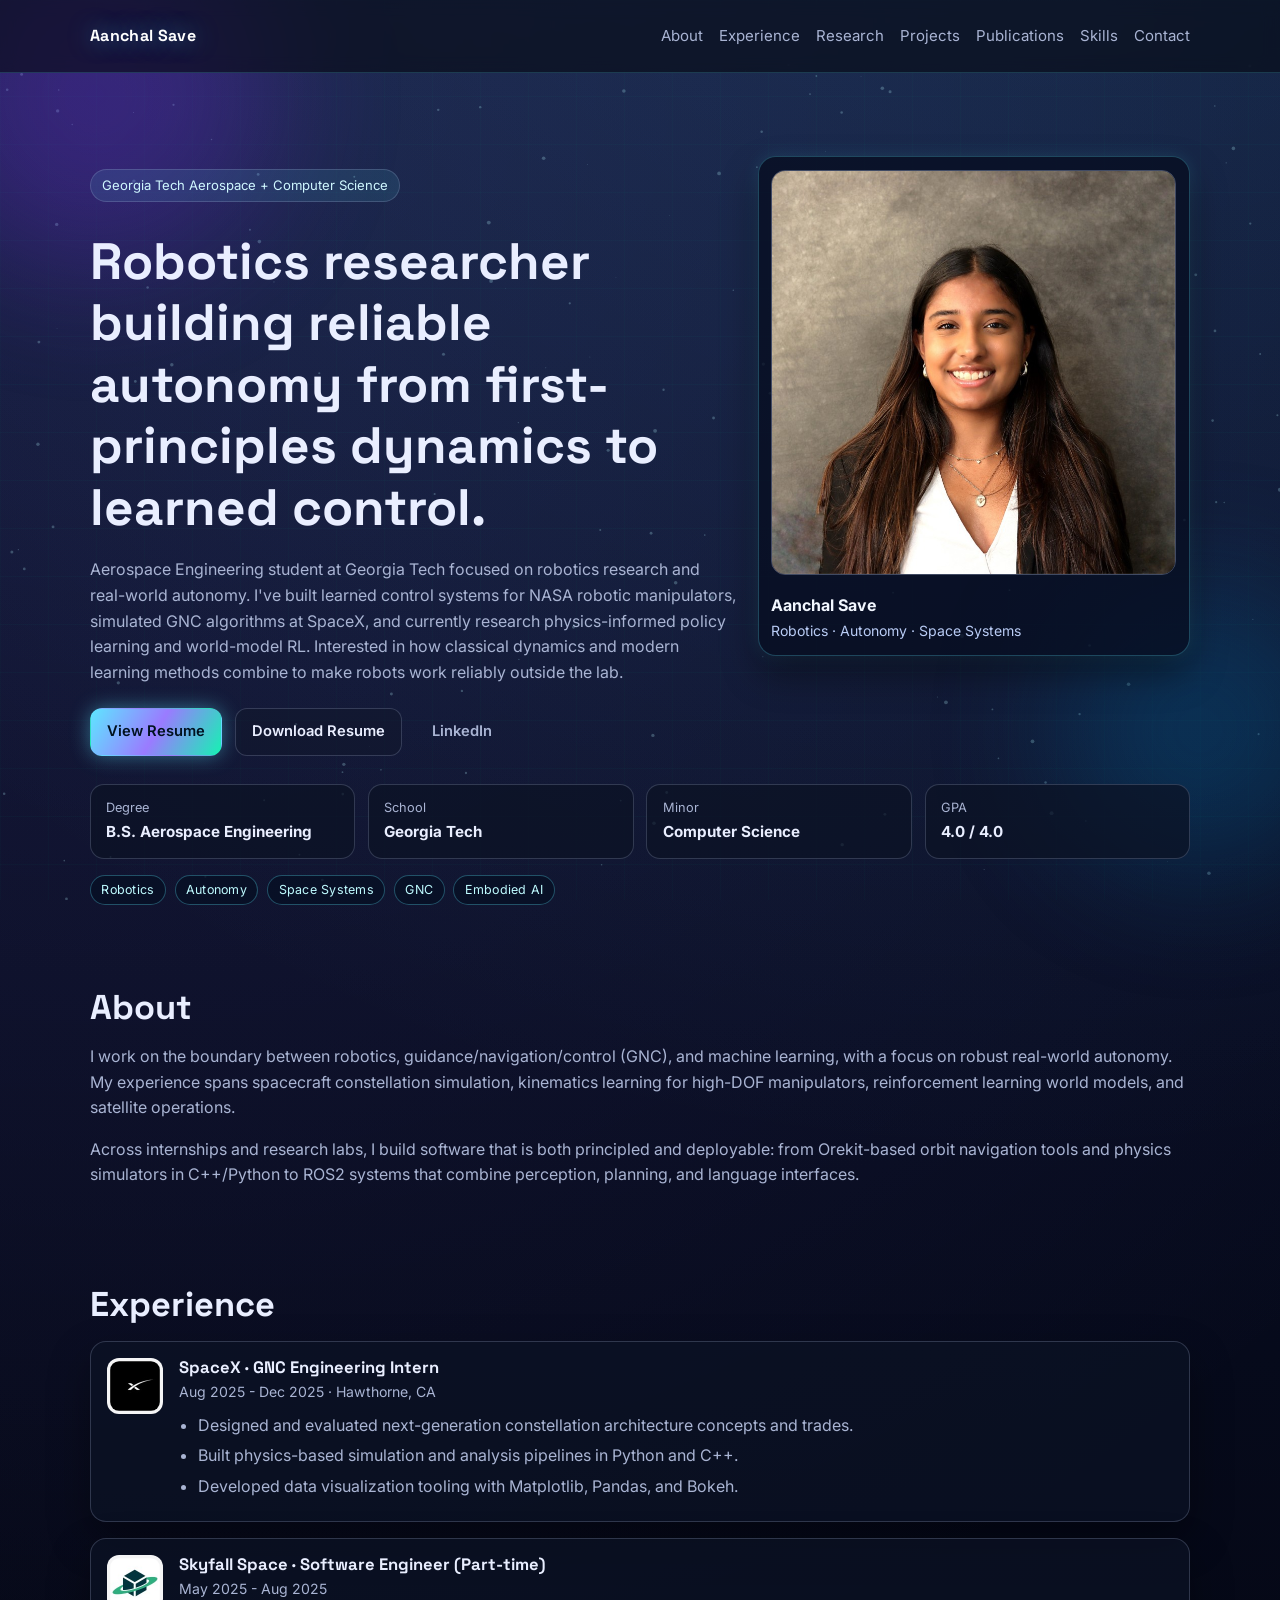
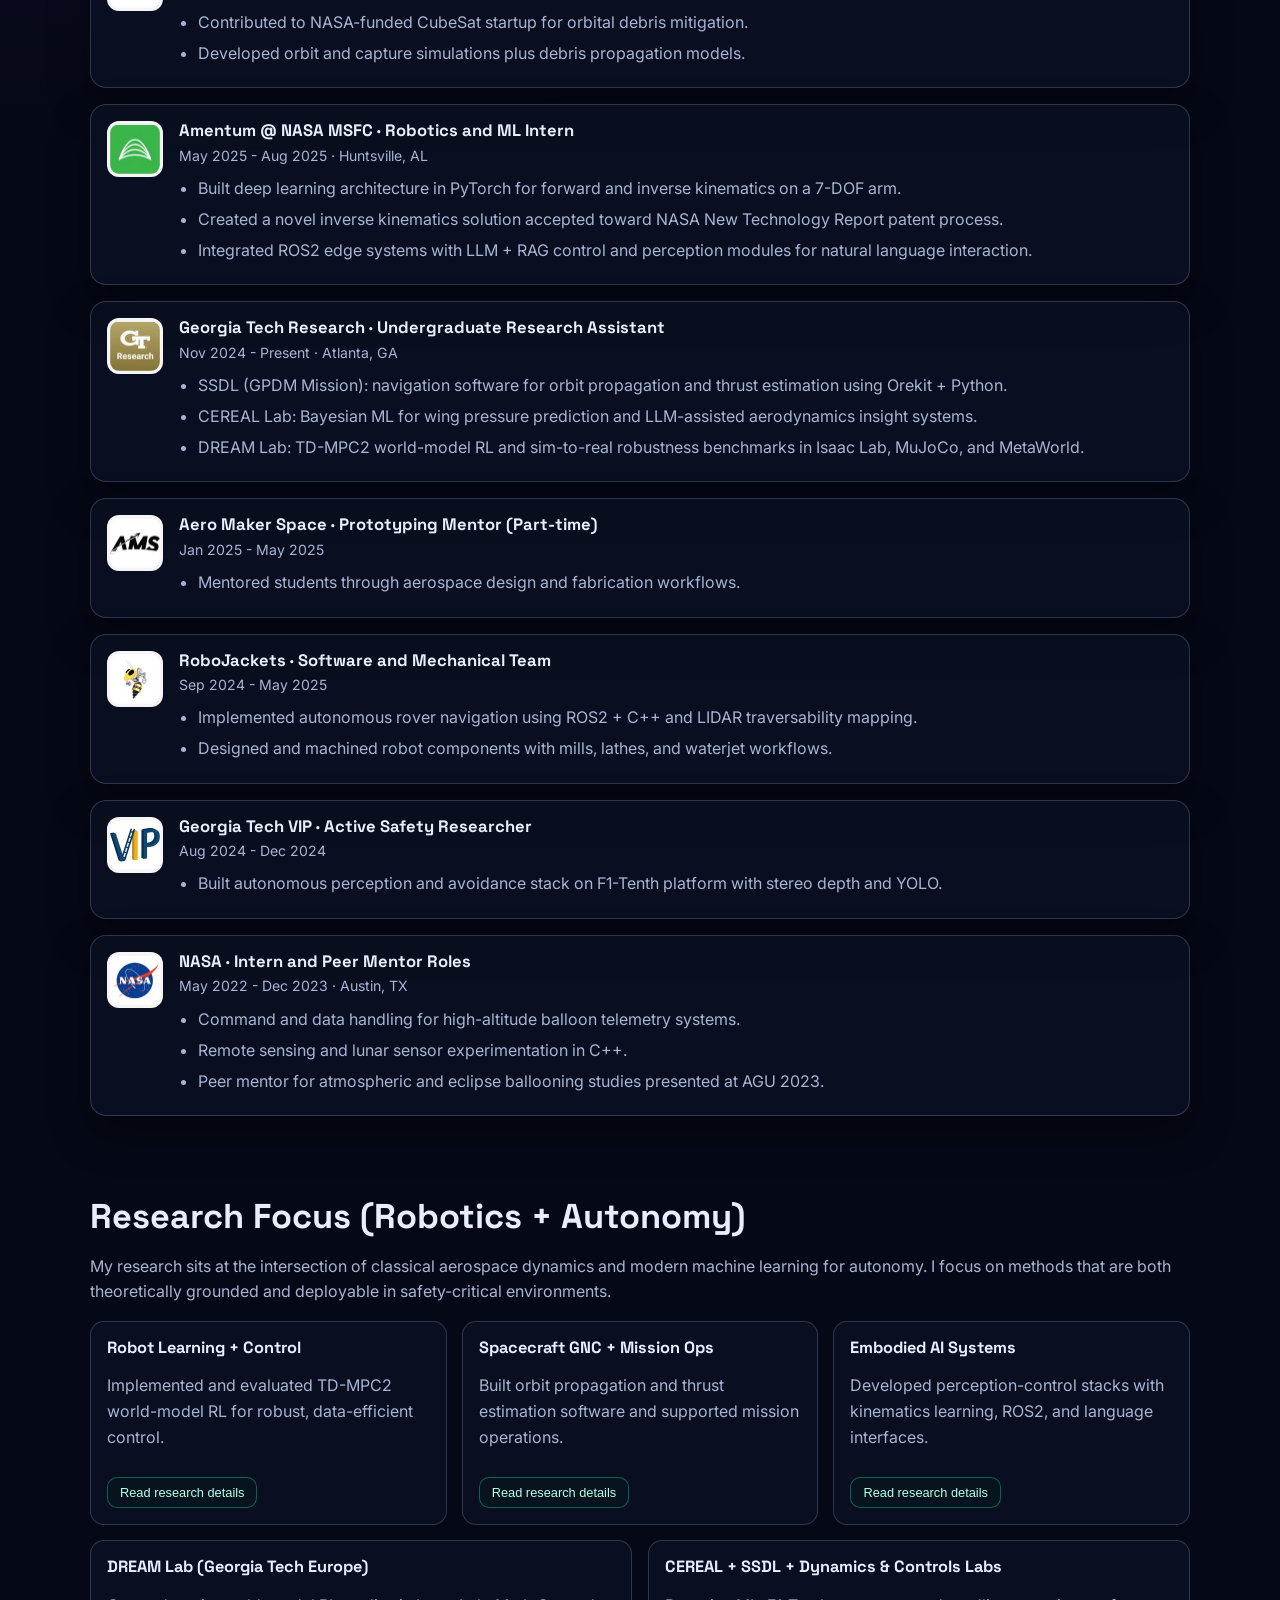
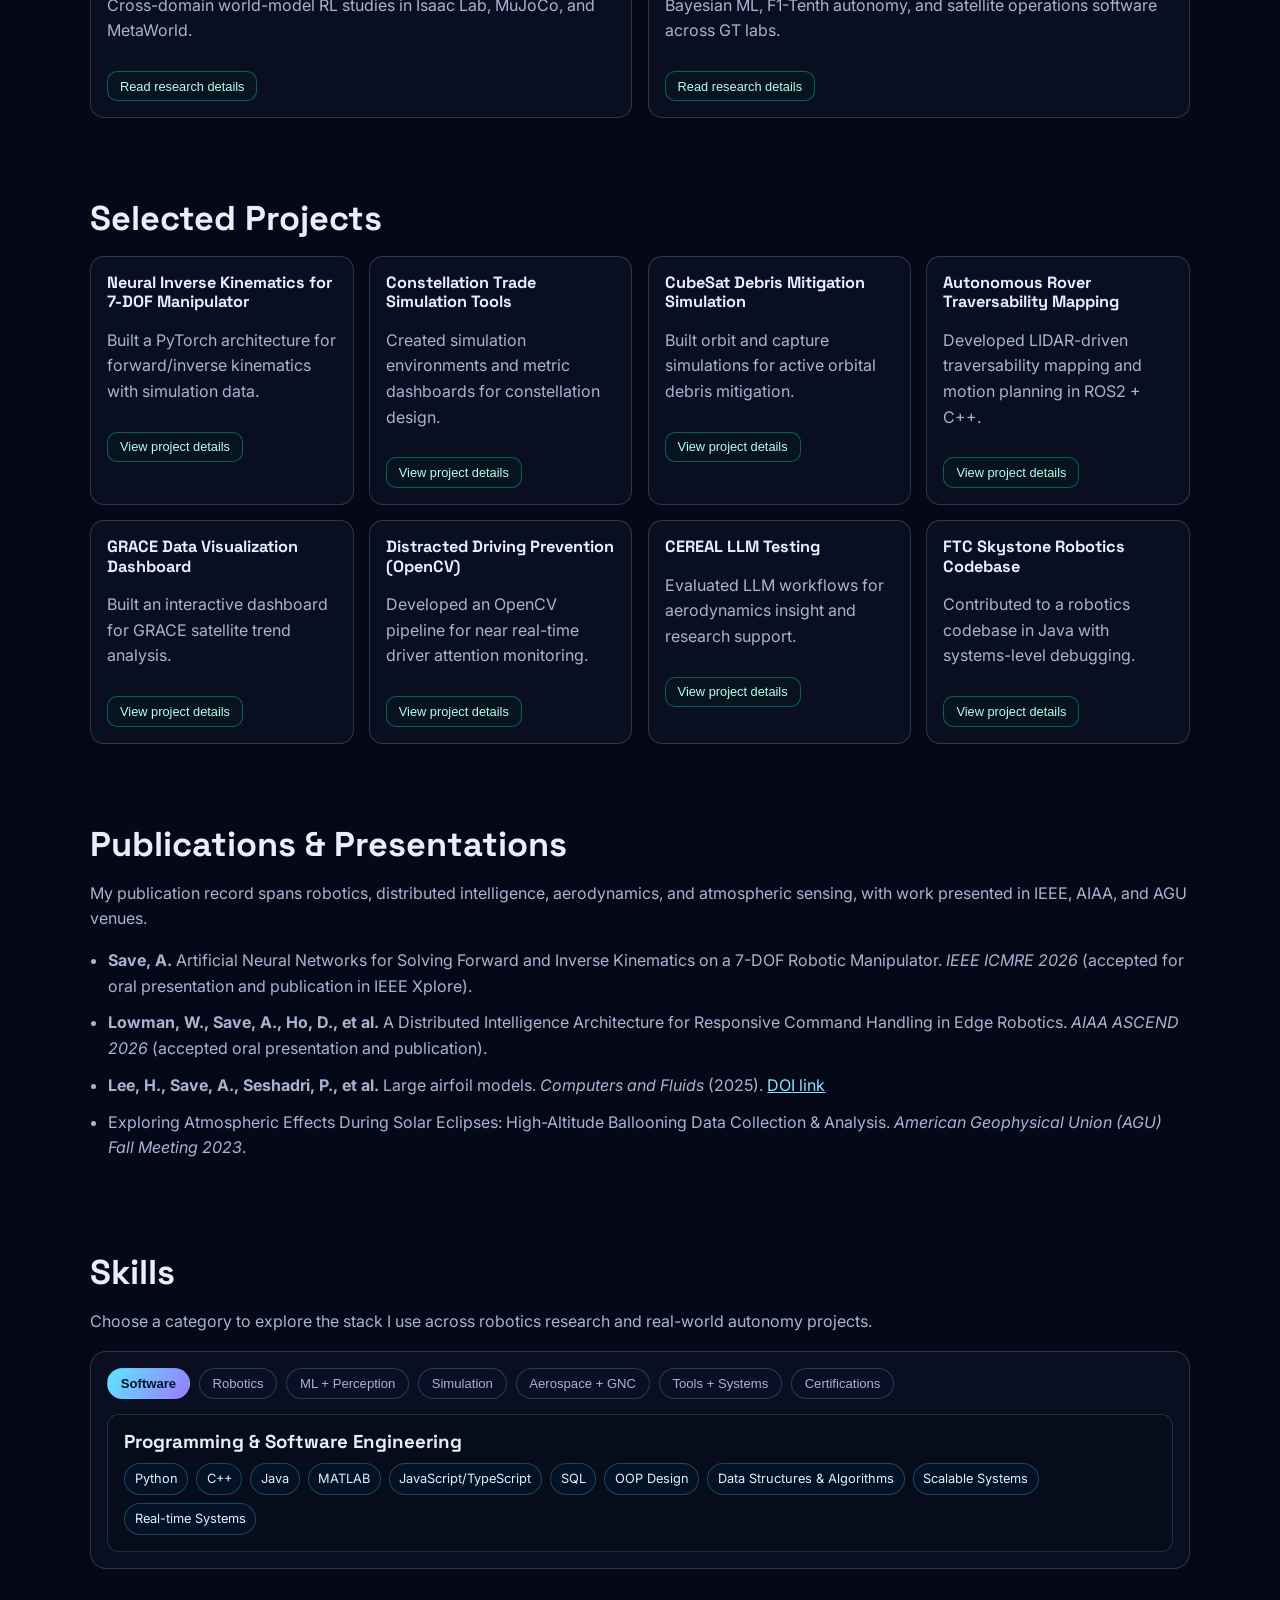
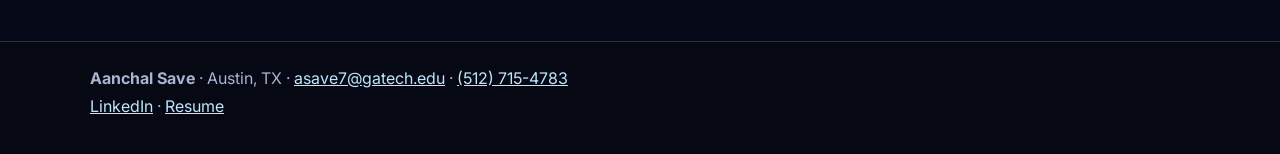
==== index.html @ 154793e7 "Add only Aanchal Website folder contents. Publish only portfolio website assets and source files.  M" ====
<!DOCTYPE html>
<html lang="en">
<head>
  <meta charset="UTF-8" />
  <meta name="viewport" content="width=device-width, initial-scale=1.0" />
  <title>Aanchal Save | Aerospace Engineering & Robot Learning</title>
  <meta
    name="description"
    content="Portfolio website for Aanchal Save, Aerospace Engineering student at Georgia Tech focused on robot learning, GNC, and real-world autonomy."
  />
  <link rel="preconnect" href="https://fonts.googleapis.com" />
  <link rel="preconnect" href="https://fonts.gstatic.com" crossorigin />
  <link
    href="https://fonts.googleapis.com/css2?family=Inter:wght@400;500;600;700;800&family=Space+Grotesk:wght@500;600;700&display=swap"
    rel="stylesheet"
  />
  <link rel="stylesheet" href="styles.css" />
</head>
<body>
  <canvas id="starfield" aria-hidden="true"></canvas>
  <div class="bg-glow bg-glow-1"></div>
  <div class="bg-glow bg-glow-2"></div>

  <header class="site-header" id="top">
    <div class="container nav-wrap">
      <a class="brand" href="#top">Aanchal Save</a>
      <button class="menu-toggle" aria-label="Toggle navigation" aria-expanded="false">Menu</button>
      <nav class="site-nav">
        <a href="#about">About</a>
        <a href="#experience">Experience</a>
        <a href="#research">Research</a>
        <a href="#projects">Projects</a>
        <a href="#publications">Publications</a>
        <a href="#skills">Skills</a>
        <a href="#contact">Contact</a>
      </nav>
    </div>
  </header>

  <main>
    <section class="hero container">
      <div class="hero-layout">
        <div>
          <p class="eyebrow">Georgia Tech Aerospace + Computer Science</p>
          <h1>Robotics researcher building reliable autonomy from first-principles dynamics to learned control.</h1>
          <p class="hero-copy">
            Aerospace Engineering student at Georgia Tech focused on robotics research and real-world autonomy.
            I've built learned control systems for NASA robotic manipulators, simulated
            GNC algorithms at SpaceX, and currently research physics-informed policy learning and world-model RL.
            Interested in how classical dynamics and modern learning methods combine to make robots work reliably outside the lab.
          </p>
          <div class="hero-actions">
            <a class="btn btn-primary" href="./AanchalSaveResume2026.pdf" target="_blank" rel="noopener noreferrer">View Resume</a>
            <a class="btn btn-secondary" href="./AanchalSaveResume2026.pdf" download>Download Resume</a>
            <a class="btn btn-ghost" href="https://www.linkedin.com/in/aanchal-save" target="_blank" rel="noopener noreferrer">LinkedIn</a>
          </div>
        </div>
        <aside class="profile-card">
          <img src="./Profile Photo.jpg" alt="Portrait of Aanchal Save" class="profile-photo" />
          <p class="profile-caption">Aanchal Save</p>
          <p class="profile-sub">Robotics · Autonomy · Space Systems</p>
        </aside>
      </div>
      <div class="quick-facts">
        <article><span>Degree</span><strong>B.S. Aerospace Engineering</strong></article>
        <article><span>School</span><strong>Georgia Tech</strong></article>
        <article><span>Minor</span><strong>Computer Science</strong></article>
        <article><span>GPA</span><strong>4.0 / 4.0</strong></article>
      </div>
      <div class="theme-tags">
        <span>Robotics</span>
        <span>Autonomy</span>
        <span>Space Systems</span>
        <span>GNC</span>
        <span>Embodied AI</span>
      </div>
    </section>

    <section id="about" class="section container">
      <h2>About</h2>
      <p>
        I work on the boundary between robotics, guidance/navigation/control (GNC), and machine learning,
        with a focus on robust real-world autonomy. My experience spans spacecraft constellation simulation,
        kinematics learning for high-DOF manipulators, reinforcement learning world models, and satellite operations.
      </p>
      <p>
        Across internships and research labs, I build software that is both principled and deployable:
        from Orekit-based orbit navigation tools and physics simulators in C++/Python to ROS2 systems that combine
        perception, planning, and language interfaces.
      </p>
    </section>

    <section id="experience" class="section container">
      <h2>Experience</h2>
      <div class="timeline">
        <article class="card">
          <img src="./spacex_logo.jpg" alt="SpaceX logo" />
          <div>
            <h3>SpaceX · GNC Engineering Intern</h3>
            <p class="meta">Aug 2025 - Dec 2025 · Hawthorne, CA</p>
            <ul>
              <li>Designed and evaluated next-generation constellation architecture concepts and trades.</li>
              <li>Built physics-based simulation and analysis pipelines in Python and C++.</li>
              <li>Developed data visualization tooling with Matplotlib, Pandas, and Bokeh.</li>
            </ul>
          </div>
        </article>

        <article class="card">
          <img src="./skyfallspace_logo.jpg" alt="Skyfall Space logo" />
          <div>
            <h3>Skyfall Space · Software Engineer (Part-time)</h3>
            <p class="meta">May 2025 - Aug 2025</p>
            <ul>
              <li>Contributed to NASA-funded CubeSat startup for orbital debris mitigation.</li>
              <li>Developed orbit and capture simulations plus debris propagation models.</li>
            </ul>
          </div>
        </article>

        <article class="card">
          <img src="./amentumcorp_logo.jpg" alt="Amentum logo" />
          <div>
            <h3>Amentum @ NASA MSFC · Robotics and ML Intern</h3>
            <p class="meta">May 2025 - Aug 2025 · Huntsville, AL</p>
            <ul>
              <li>Built deep learning architecture in PyTorch for forward and inverse kinematics on a 7-DOF arm.</li>
              <li>Created a novel inverse kinematics solution accepted toward NASA New Technology Report patent process.</li>
              <li>Integrated ROS2 edge systems with LLM + RAG control and perception modules for natural language interaction.</li>
            </ul>
          </div>
        </article>

        <article class="card">
          <img src="./research_at_georgia_tech_logo.jpg" alt="Georgia Tech Research logo" />
          <div>
            <h3>Georgia Tech Research · Undergraduate Research Assistant</h3>
            <p class="meta">Nov 2024 - Present · Atlanta, GA</p>
            <ul>
              <li>SSDL (GPDM Mission): navigation software for orbit propagation and thrust estimation using Orekit + Python.</li>
              <li>CEREAL Lab: Bayesian ML for wing pressure prediction and LLM-assisted aerodynamics insight systems.</li>
              <li>DREAM Lab: TD-MPC2 world-model RL and sim-to-real robustness benchmarks in Isaac Lab, MuJoCo, and MetaWorld.</li>
            </ul>
          </div>
        </article>

        <article class="card">
          <img src="./aero_maker_space_logo.jpg" alt="Aero Maker Space logo" />
          <div>
            <h3>Aero Maker Space · Prototyping Mentor (Part-time)</h3>
            <p class="meta">Jan 2025 - May 2025</p>
            <ul>
              <li>Mentored students through aerospace design and fabrication workflows.</li>
            </ul>
          </div>
        </article>

        <article class="card">
          <img src="./georgia_tech_robojackets_logo.jpg" alt="RoboJackets logo" />
          <div>
            <h3>RoboJackets · Software and Mechanical Team</h3>
            <p class="meta">Sep 2024 - May 2025</p>
            <ul>
              <li>Implemented autonomous rover navigation using ROS2 + C++ and LIDAR traversability mapping.</li>
              <li>Designed and machined robot components with mills, lathes, and waterjet workflows.</li>
            </ul>
          </div>
        </article>

        <article class="card">
          <img src="./VIP.jpg" alt="Georgia Tech VIP logo" />
          <div>
            <h3>Georgia Tech VIP · Active Safety Researcher</h3>
            <p class="meta">Aug 2024 - Dec 2024</p>
            <ul>
              <li>Built autonomous perception and avoidance stack on F1-Tenth platform with stereo depth and YOLO.</li>
            </ul>
          </div>
        </article>

        <article class="card">
          <img src="./nasa_logo.jpg" alt="NASA logo" />
          <div>
            <h3>NASA · Intern and Peer Mentor Roles</h3>
            <p class="meta">May 2022 - Dec 2023 · Austin, TX</p>
            <ul>
              <li>Command and data handling for high-altitude balloon telemetry systems.</li>
              <li>Remote sensing and lunar sensor experimentation in C++.</li>
              <li>Peer mentor for atmospheric and eclipse ballooning studies presented at AGU 2023.</li>
            </ul>
          </div>
        </article>
      </div>
    </section>

    <section id="research" class="section container">
      <h2>Research Focus (Robotics + Autonomy)</h2>
      <p>
        My research sits at the intersection of classical aerospace dynamics and modern machine learning for autonomy.
        I focus on methods that are both theoretically grounded and deployable in safety-critical environments.
      </p>
      <div class="grid-3">
        <article class="mini-card">
          <h3>Robot Learning + Control</h3>
          <p>
            Implemented and evaluated TD-MPC2 world-model RL for robust, data-efficient control.
          </p>
          <button class="detail-trigger" type="button" data-title="Robot Learning + Control" data-detail="Implemented and evaluated TD-MPC2 world-model reinforcement learning, combining learned latent dynamics with online planning for robust, data-efficient control. Benchmarked performance against PPO and PID-style baselines with focus on stability and sample efficiency.">Read research details</button>
        </article>
        <article class="mini-card">
          <h3>Spacecraft GNC + Mission Ops</h3>
          <p>
            Built orbit propagation and thrust estimation software and supported mission operations.
          </p>
          <button class="detail-trigger" type="button" data-title="Spacecraft GNC + Mission Ops" data-detail="Built navigation software for orbit propagation and thrust estimation using Orekit + Python, and contributed to mission integration, cleanroom testing, and post-launch operations planning with NASA collaboration workflows.">Read research details</button>
        </article>
        <article class="mini-card">
          <h3>Embodied AI Systems</h3>
          <p>
            Developed perception-control stacks with kinematics learning, ROS2, and language interfaces.
          </p>
          <button class="detail-trigger" type="button" data-title="Embodied AI Systems" data-detail="Developed perception + control pipelines spanning kinematics learning, YOLO-based perception, ROS2 integration, and language-enabled robotic interfaces for both manipulation and autonomous navigation tasks.">Read research details</button>
        </article>
      </div>
      <div class="grid-2" style="margin-top: 0.95rem;">
        <article class="mini-card">
          <h3>DREAM Lab (Georgia Tech Europe)</h3>
          <p>
            Cross-domain world-model RL studies in Isaac Lab, MuJoCo, and MetaWorld.
          </p>
          <button class="detail-trigger" type="button" data-title="DREAM Lab (Georgia Tech Europe)" data-detail="Led cross-domain world-model RL experiments in Nvidia Isaac Lab, MuJoCo, and MetaWorld to evaluate scaling behavior and sim-to-real robustness for next-generation model-based autonomy in robotics navigation benchmarks.">Read research details</button>
        </article>
        <article class="mini-card">
          <h3>CEREAL + SSDL + Dynamics & Controls Labs</h3>
          <p>
            Bayesian ML, F1-Tenth autonomy, and satellite operations software across GT labs.
          </p>
          <button class="detail-trigger" type="button" data-title="CEREAL + SSDL + Dynamics & Controls Labs" data-detail="Developed Bayesian ML frameworks for airfoil pressure prediction, LLM/RAG-assisted aerodynamics insight tools, F1-Tenth autonomous perception and avoidance with ROS2 + vision, and satellite operations software for GPDM mission workflows.">Read research details</button>
        </article>
      </div>
    </section>

    <section id="projects" class="section container">
      <h2>Selected Projects</h2>
      <div class="grid-2">
        <article class="mini-card">
          <h3>Neural Inverse Kinematics for 7-DOF Manipulator</h3>
          <p>Built a PyTorch architecture for forward/inverse kinematics with simulation data.</p>
          <button class="detail-trigger" type="button" data-title="Neural Inverse Kinematics for 7-DOF Manipulator" data-detail="Developed a first-of-its-kind PyTorch architecture for forward and inverse kinematics using Gazebo + Simulink simulation data, enabling a more efficient replacement for traditional inverse kinematics approaches in robotic arm control.">View project details</button>
        </article>
        <article class="mini-card">
          <h3>Constellation Trade Simulation Tools</h3>
          <p>Created simulation environments and metric dashboards for constellation design.</p>
          <button class="detail-trigger" type="button" data-title="Constellation Trade Simulation Tools" data-detail="Built C++ and Python simulation environments and metric dashboards to evaluate architecture trades and support constellation design decisions for GNC workflows.">View project details</button>
        </article>
        <article class="mini-card">
          <h3>CubeSat Debris Mitigation Simulation</h3>
          <p>Built orbit and capture simulations for active orbital debris mitigation.</p>
          <button class="detail-trigger" type="button" data-title="CubeSat Debris Mitigation Simulation" data-detail="Developed orbit and capture simulations and debris propagation modeling for a NASA-funded CubeSat startup focused on orbital debris elimination.">View project details</button>
        </article>
        <article class="mini-card">
          <h3>Autonomous Rover Traversability Mapping</h3>
          <p>Developed LIDAR-driven traversability mapping and motion planning in ROS2 + C++.</p>
          <button class="detail-trigger" type="button" data-title="Autonomous Rover Traversability Mapping" data-detail="Implemented autonomous rover navigation using ROS2 + C++, generating traversability maps from LIDAR data for real-time motion planning in competition environments.">View project details</button>
        </article>
        <article class="mini-card">
          <h3>GRACE Data Visualization Dashboard</h3>
          <p>
            Built an interactive dashboard for GRACE satellite trend analysis.
          </p>
          <button class="detail-trigger" type="button" data-title="GRACE Data Visualization Dashboard" data-detail="Built an interactive dashboard to visualize GRACE satellite data and trends, improving exploratory analysis and making geophysical signal interpretation faster and more intuitive.">View project details</button>
        </article>
        <article class="mini-card">
          <h3>Distracted Driving Prevention (OpenCV)</h3>
          <p>Developed an OpenCV pipeline for near real-time driver attention monitoring.</p>
          <button class="detail-trigger" type="button" data-title="Distracted Driving Prevention (OpenCV)" data-detail="Developed a computer-vision-driven application for monitoring driver attention and identifying distraction indicators in near real-time using OpenCV-based perception methods.">View project details</button>
        </article>
        <article class="mini-card">
          <h3>CEREAL LLM Testing</h3>
          <p>Evaluated LLM workflows for aerodynamics insight and research support.</p>
          <button class="detail-trigger" type="button" data-title="CEREAL LLM Testing" data-detail="Prototyped and evaluated LLM-based workflows for aerodynamics and research support tasks, focusing on reliability, technical insight extraction, and domain-grounded responses.">View project details</button>
        </article>
        <article class="mini-card">
          <h3>FTC Skystone Robotics Codebase</h3>
          <p>Contributed to a robotics codebase in Java with systems-level debugging.</p>
          <button class="detail-trigger" type="button" data-title="FTC Skystone Robotics Codebase" data-detail="Contributed to a competitive robotics software stack in Java, applying practical control logic, systems integration, and hardware-software debugging in competition contexts.">View project details</button>
        </article>
      </div>
    </section>

    <section id="publications" class="section container">
      <h2>Publications & Presentations</h2>
      <p>
        My publication record spans robotics, distributed intelligence, aerodynamics, and atmospheric sensing, with work presented
        in IEEE, AIAA, and AGU venues.
      </p>
      <ul class="pub-list">
        <li>
          <strong>Save, A.</strong> Artificial Neural Networks for Solving Forward and Inverse Kinematics on a 7-DOF Robotic Manipulator.
          <em>IEEE ICMRE 2026</em> (accepted for oral presentation and publication in IEEE Xplore).
        </li>
        <li>
          <strong>Lowman, W., Save, A., Ho, D., et al.</strong> A Distributed Intelligence Architecture for Responsive Command Handling in Edge Robotics.
          <em>AIAA ASCEND 2026</em> (accepted oral presentation and publication).
        </li>
        <li>
          <strong>Lee, H., Save, A., Seshadri, P., et al.</strong> Large airfoil models.
          <em>Computers and Fluids</em> (2025). <a href="https://doi.org/10.1016/j.compfluid.2025.106662" target="_blank" rel="noopener noreferrer">DOI link</a>
        </li>
        <li>
          Exploring Atmospheric Effects During Solar Eclipses: High-Altitude Ballooning Data Collection & Analysis.
          <em>American Geophysical Union (AGU) Fall Meeting 2023</em>.
        </li>
      </ul>
    </section>

    <section id="skills" class="section container">
      <h2>Skills</h2>
      <p>Choose a category to explore the stack I use across robotics research and real-world autonomy projects.</p>
      <div class="skills-explorer">
        <div class="skills-tabs" role="tablist" aria-label="Skill categories">
          <button class="skill-tab active" type="button" role="tab" aria-selected="true" data-skill-tab="software">Software</button>
          <button class="skill-tab" type="button" role="tab" aria-selected="false" data-skill-tab="robotics">Robotics</button>
          <button class="skill-tab" type="button" role="tab" aria-selected="false" data-skill-tab="ml">ML + Perception</button>
          <button class="skill-tab" type="button" role="tab" aria-selected="false" data-skill-tab="simulation">Simulation</button>
          <button class="skill-tab" type="button" role="tab" aria-selected="false" data-skill-tab="gnc">Aerospace + GNC</button>
          <button class="skill-tab" type="button" role="tab" aria-selected="false" data-skill-tab="systems">Tools + Systems</button>
          <button class="skill-tab" type="button" role="tab" aria-selected="false" data-skill-tab="certs">Certifications</button>
        </div>

        <article class="skill-panel active" role="tabpanel" data-skill-panel="software">
          <h3>Programming & Software Engineering</h3>
          <div class="chip-wrap">
            <span class="chip">Python</span><span class="chip">C++</span><span class="chip">Java</span>
            <span class="chip">MATLAB</span><span class="chip">JavaScript/TypeScript</span><span class="chip">SQL</span>
            <span class="chip">OOP Design</span><span class="chip">Data Structures & Algorithms</span>
            <span class="chip">Scalable Systems</span><span class="chip">Real-time Systems</span>
          </div>
        </article>

        <article class="skill-panel" role="tabpanel" data-skill-panel="robotics" hidden>
          <h3>Robotics, Autonomy & Control</h3>
          <div class="chip-wrap">
            <span class="chip">System Modeling</span><span class="chip">Dynamics & Kinematics</span><span class="chip">PID</span>
            <span class="chip">MPC</span><span class="chip">MPPI</span><span class="chip">Kalman Filter</span>
            <span class="chip">EKF</span><span class="chip">Path Planning</span><span class="chip">Autonomous Systems</span>
          </div>
        </article>

        <article class="skill-panel" role="tabpanel" data-skill-panel="ml" hidden>
          <h3>Machine Learning, AI & Perception</h3>
          <div class="chip-wrap">
            <span class="chip">Neural Networks</span><span class="chip">Supervised Learning</span><span class="chip">Reinforcement Learning</span>
            <span class="chip">Computer Vision</span><span class="chip">Sensor Fusion</span>
            <span class="chip">Learning-based Modeling</span><span class="chip">Decision-making</span>
          </div>
        </article>

        <article class="skill-panel" role="tabpanel" data-skill-panel="simulation" hidden>
          <h3>Simulation & Robotics Platforms</h3>
          <div class="chip-wrap">
            <span class="chip">Gazebo</span><span class="chip">Simulink</span><span class="chip">MuJoCo</span>
            <span class="chip">Isaac Sim</span><span class="chip">Isaac Lab</span><span class="chip">OpenCV</span><span class="chip">PCL</span>
          </div>
        </article>

        <article class="skill-panel" role="tabpanel" data-skill-panel="gnc" hidden>
          <h3>Aerospace & GNC</h3>
          <div class="chip-wrap">
            <span class="chip">Attitude Determination & Control</span><span class="chip">Orbital Mechanics</span>
            <span class="chip">Spacecraft Systems</span><span class="chip">Trajectory Modeling</span>
          </div>
        </article>

        <article class="skill-panel" role="tabpanel" data-skill-panel="systems" hidden>
          <h3>Tools & Systems</h3>
          <div class="chip-wrap">
            <span class="chip">ROS2</span><span class="chip">Git</span><span class="chip">Linux/Unix</span>
            <span class="chip">Data Pipelines</span><span class="chip">System Integration</span>
          </div>
        </article>

        <article class="skill-panel" role="tabpanel" data-skill-panel="certs" hidden>
          <h3>Certifications</h3>
          <div class="chip-wrap">
            <span class="chip">Certified SolidWorks Associate</span><span class="chip">Java IT Specialist</span>
            <span class="chip">Autodesk Inventor</span><span class="chip">Microsoft Office Specialist</span>
          </div>
        </article>
      </div>
    </section>
  </main>

  <footer id="contact" class="site-footer">
    <div class="container footer-wrap">
      <p>
        <strong>Aanchal Save</strong> · Austin, TX ·
        <a href="mailto:asave7@gatech.edu">asave7@gatech.edu</a> ·
        <a href="tel:+15127154783">(512) 715-4783</a>
      </p>
      <p>
        <a href="https://www.linkedin.com/in/aanchal-save" target="_blank" rel="noopener noreferrer">LinkedIn</a>
        ·
        <a href="./AanchalSaveResume2026.pdf" target="_blank" rel="noopener noreferrer">Resume</a>
      </p>
    </div>
  </footer>

  <div class="detail-modal" id="detailModal" hidden>
    <div class="detail-overlay" data-close-modal></div>
    <article class="detail-dialog" role="dialog" aria-modal="true" aria-labelledby="detailTitle">
      <button class="detail-close" type="button" data-close-modal aria-label="Close detail popup">Close</button>
      <h3 id="detailTitle"></h3>
      <p id="detailBody"></p>
    </article>
  </div>

  <script src="script.js"></script>
</body>
</html>
---- styles.css ----
:root {
  --bg: #050816;
  --bg-soft: #10172a;
  --card: rgba(12, 19, 36, 0.72);
  --text: #e9eeff;
  --muted: #a9b4d3;
  --brand: #5ee6ff;
  --brand-2: #9a7bff;
  --brand-3: #16f2b3;
  --line: rgba(169, 180, 211, 0.24);
  --shadow: 0 18px 40px rgba(0, 0, 0, 0.35);
}

* {
  box-sizing: border-box;
}

html {
  scroll-behavior: smooth;
}

body {
  margin: 0;
  font-family: Inter, system-ui, -apple-system, Segoe UI, Roboto, sans-serif;
  color: var(--text);
  background:
    radial-gradient(circle at 80% -10%, rgba(94, 230, 255, 0.13), transparent 30%),
    radial-gradient(circle at 10% 0%, rgba(154, 123, 255, 0.12), transparent 35%),
    linear-gradient(180deg, #0a1230 0%, var(--bg) 34%);
  line-height: 1.6;
  overflow-x: hidden;
}

body::before {
  content: "";
  position: fixed;
  inset: 0;
  pointer-events: none;
  z-index: -1;
  opacity: 0.14;
  background-image:
    linear-gradient(rgba(22, 242, 179, 0.2) 1px, transparent 1px),
    linear-gradient(90deg, rgba(22, 242, 179, 0.15) 1px, transparent 1px);
  background-size: 48px 48px;
}

.container {
  width: min(1100px, 92vw);
  margin: 0 auto;
}

#starfield {
  position: fixed;
  inset: 0;
  z-index: -2;
  width: 100%;
  height: 100%;
  opacity: 0.28;
}

.bg-glow {
  position: fixed;
  pointer-events: none;
  border-radius: 999px;
  filter: blur(70px);
  opacity: 0.32;
  z-index: -1;
}

.bg-glow-1 {
  width: 350px;
  height: 350px;
  background: #6d28d9;
  top: -80px;
  left: -80px;
}

.bg-glow-2 {
  width: 280px;
  height: 280px;
  background: #0369a1;
  bottom: 30px;
  right: -60px;
}

.site-header {
  position: sticky;
  top: 0;
  z-index: 20;
  backdrop-filter: blur(8px);
  background: rgba(8, 11, 20, 0.62);
  border-bottom: 1px solid rgba(94, 230, 255, 0.18);
}

.nav-wrap {
  display: flex;
  justify-content: space-between;
  align-items: center;
  min-height: 72px;
  gap: 1rem;
}

.brand {
  color: #fff;
  text-decoration: none;
  font-family: "Space Grotesk", Inter, sans-serif;
  font-weight: 700;
  letter-spacing: 0.02em;
  text-shadow: 0 0 22px rgba(94, 230, 255, 0.5);
}

.site-nav {
  display: flex;
  gap: 1rem;
  flex-wrap: wrap;
}

.site-nav a {
  color: var(--muted);
  text-decoration: none;
  font-size: 0.94rem;
}

.site-nav a:hover {
  color: #fff;
  text-shadow: 0 0 12px rgba(94, 230, 255, 0.7);
}

.menu-toggle {
  display: none;
  background: transparent;
  border: 1px solid var(--line);
  color: var(--text);
  border-radius: 10px;
  padding: 0.45rem 0.75rem;
}

.hero {
  padding: 5.2rem 0 2.6rem;
}

.hero-layout {
  display: grid;
  grid-template-columns: 1.2fr 0.8fr;
  gap: 1.2rem;
  align-items: start;
}

.eyebrow {
  display: inline-flex;
  border: 1px solid var(--line);
  background: rgba(94, 230, 255, 0.1);
  color: #d0f8ff;
  padding: 0.3rem 0.7rem;
  border-radius: 999px;
  font-size: 0.82rem;
}

h1, h2, h3 {
  font-family: "Space Grotesk", Inter, sans-serif;
  line-height: 1.2;
  margin: 0;
}

h1 {
  font-size: clamp(2rem, 4vw, 3.2rem);
  margin-top: 1rem;
  max-width: 18ch;
}

.hero-copy {
  margin-top: 1.2rem;
  max-width: 72ch;
  color: var(--muted);
}

.profile-card {
  background: rgba(7, 14, 33, 0.78);
  border: 1px solid rgba(94, 230, 255, 0.25);
  border-radius: 18px;
  padding: 0.8rem;
  box-shadow: 0 18px 36px rgba(0, 0, 0, 0.4), 0 0 18px rgba(94, 230, 255, 0.14);
}

.profile-photo {
  width: 100%;
  aspect-ratio: 1 / 1;
  object-fit: cover;
  border-radius: 14px;
  border: 1px solid rgba(169, 180, 211, 0.35);
}

.profile-caption {
  margin: 0.65rem 0 0.1rem;
  font-weight: 700;
  color: #f2f7ff;
}

.profile-sub {
  margin: 0;
  font-size: 0.88rem;
  color: #b9ccf5;
}

.hero-actions {
  margin-top: 1.4rem;
  display: flex;
  gap: 0.8rem;
  flex-wrap: wrap;
}

.btn {
  text-decoration: none;
  border-radius: 12px;
  padding: 0.72rem 1rem;
  font-weight: 600;
  font-size: 0.92rem;
  border: 1px solid transparent;
}

.btn-primary {
  background: linear-gradient(120deg, var(--brand), var(--brand-2), var(--brand-3));
  color: #001220;
  box-shadow: 0 0 20px rgba(94, 230, 255, 0.42);
}

.btn-secondary {
  border-color: var(--line);
  color: var(--text);
  background: rgba(16, 23, 42, 0.5);
}

.btn-ghost {
  color: var(--muted);
  border-color: transparent;
}

.btn:hover {
  transform: translateY(-2px);
  transition: transform 180ms ease;
}

.quick-facts {
  margin-top: 1.7rem;
  display: grid;
  gap: 0.8rem;
  grid-template-columns: repeat(auto-fit, minmax(170px, 1fr));
}

.quick-facts article {
  background: var(--card);
  border: 1px solid var(--line);
  border-radius: 14px;
  padding: 0.85rem 0.95rem;
}

.theme-tags {
  margin-top: 1rem;
  display: flex;
  flex-wrap: wrap;
  gap: 0.55rem;
}

.theme-tags span {
  display: inline-flex;
  border: 1px solid rgba(94, 230, 255, 0.3);
  background: rgba(6, 16, 36, 0.74);
  color: #bffbff;
  border-radius: 999px;
  padding: 0.26rem 0.65rem;
  font-size: 0.78rem;
  letter-spacing: 0.02em;
}

.quick-facts span {
  font-size: 0.8rem;
  color: var(--muted);
  display: block;
}

.quick-facts strong {
  font-size: 0.95rem;
}

.section {
  padding: 2.5rem 0;
}

.section h2 {
  margin-bottom: 1rem;
  font-size: clamp(1.55rem, 3vw, 2.15rem);
}

.section p {
  color: var(--muted);
}

.timeline {
  display: grid;
  gap: 1rem;
}

.card {
  display: grid;
  gap: 1rem;
  grid-template-columns: 56px 1fr;
  background: var(--card);
  border: 1px solid var(--line);
  border-radius: 16px;
  padding: 1rem;
  box-shadow: var(--shadow);
  transform-style: preserve-3d;
  transition: transform 220ms ease, border-color 220ms ease, box-shadow 220ms ease;
}

.card img {
  width: 56px;
  height: 56px;
  object-fit: contain;
  border-radius: 12px;
  background: rgba(255, 255, 255, 0.96);
  padding: 0.2rem;
}

.card h3 {
  font-size: 1.04rem;
}

.card:hover,
.mini-card:hover,
.skills-wrap article:hover,
.skills-explorer:hover {
  border-color: rgba(94, 230, 255, 0.5);
  box-shadow: 0 16px 34px rgba(6, 17, 36, 0.8), 0 0 20px rgba(94, 230, 255, 0.14);
}

.meta {
  margin: 0.2rem 0 0.55rem;
  color: #c1cae5;
  font-size: 0.88rem;
}

.card ul {
  margin: 0;
  padding-left: 1.2rem;
}

.card li {
  color: var(--muted);
  margin-bottom: 0.33rem;
}

.grid-2,
.grid-3,
.skills-wrap {
  display: grid;
  gap: 0.95rem;
}

.grid-2 {
  grid-template-columns: repeat(auto-fit, minmax(260px, 1fr));
}

.grid-3 {
  grid-template-columns: repeat(auto-fit, minmax(220px, 1fr));
}

.skills-wrap {
  grid-template-columns: repeat(auto-fit, minmax(210px, 1fr));
}

.skills-explorer {
  margin-top: 1rem;
  background: var(--card);
  border: 1px solid var(--line);
  border-radius: 16px;
  padding: 1rem;
}

.skills-tabs {
  display: flex;
  gap: 0.55rem;
  flex-wrap: wrap;
}

.skill-tab {
  background: rgba(10, 18, 42, 0.85);
  color: var(--muted);
  border: 1px solid var(--line);
  border-radius: 999px;
  padding: 0.45rem 0.8rem;
  font-size: 0.82rem;
  cursor: pointer;
}

.skill-tab:hover {
  color: #e9f8ff;
  border-color: rgba(94, 230, 255, 0.42);
}

.skill-tab.active {
  color: #051526;
  background: linear-gradient(120deg, var(--brand), var(--brand-2));
  border-color: transparent;
  font-weight: 700;
}

.skill-panel {
  margin-top: 0.9rem;
  background: rgba(8, 14, 28, 0.7);
  border: 1px solid rgba(169, 180, 211, 0.2);
  border-radius: 12px;
  padding: 1rem;
}

.chip-wrap {
  display: flex;
  flex-wrap: wrap;
  gap: 0.5rem;
  margin-top: 0.65rem;
}

.chip {
  display: inline-flex;
  align-items: center;
  border-radius: 999px;
  border: 1px solid rgba(94, 230, 255, 0.25);
  color: #d3f6ff;
  background: rgba(6, 22, 45, 0.65);
  padding: 0.3rem 0.6rem;
  font-size: 0.8rem;
}

.detail-trigger {
  margin-top: 0.7rem;
  border: 1px solid rgba(22, 242, 179, 0.35);
  background: rgba(7, 27, 31, 0.5);
  color: #b7ffe8;
  border-radius: 10px;
  padding: 0.42rem 0.75rem;
  font-size: 0.8rem;
  cursor: pointer;
}

.detail-trigger:hover {
  background: rgba(22, 242, 179, 0.18);
}

.detail-modal[hidden] {
  display: none;
}

.detail-modal {
  position: fixed;
  inset: 0;
  z-index: 60;
}

.detail-overlay {
  position: absolute;
  inset: 0;
  background: rgba(2, 8, 19, 0.7);
  backdrop-filter: blur(2px);
}

.detail-dialog {
  position: relative;
  width: min(700px, 92vw);
  margin: 10vh auto 0;
  background: #0c152c;
  border: 1px solid rgba(94, 230, 255, 0.35);
  border-radius: 16px;
  padding: 1.1rem;
  box-shadow: 0 22px 40px rgba(0, 0, 0, 0.5), 0 0 18px rgba(22, 242, 179, 0.2);
}

.detail-close {
  float: right;
  border: 1px solid rgba(169, 180, 211, 0.35);
  background: rgba(16, 23, 42, 0.8);
  color: #d2defa;
  border-radius: 8px;
  padding: 0.33rem 0.6rem;
  cursor: pointer;
}

#detailBody {
  color: var(--muted);
  margin-top: 0.65rem;
}

.mini-card,
.skills-wrap article {
  background: var(--card);
  border: 1px solid var(--line);
  border-radius: 14px;
  padding: 1rem;
  transition: transform 220ms ease, border-color 220ms ease, box-shadow 220ms ease;
}

.mini-card h3,
.skills-wrap h3 {
  font-size: 1.02rem;
  margin-bottom: 0.45rem;
}

.pub-list {
  margin: 0;
  padding-left: 1.15rem;
}

.pub-list li {
  margin-bottom: 0.7rem;
  color: var(--muted);
}

.pub-list a {
  color: #8be5ff;
}

.site-footer {
  margin-top: 2rem;
  border-top: 1px solid var(--line);
  background: rgba(8, 11, 20, 0.7);
}

.footer-wrap {
  padding: 1.25rem 0 1.9rem;
}

.footer-wrap p {
  margin: 0.2rem 0;
  color: var(--muted);
}

.footer-wrap a {
  color: #bde7ff;
}

.reveal {
  opacity: 0;
  transform: translateY(18px);
  transition: opacity 520ms ease, transform 520ms ease;
}

.visible {
  opacity: 1;
  transform: translateY(0);
}

@media (max-width: 800px) {
  .menu-toggle {
    display: inline-flex;
  }

  .site-nav {
    display: none;
    width: 100%;
    padding-bottom: 0.8rem;
  }

  .site-nav.open {
    display: flex;
  }

  .nav-wrap {
    flex-wrap: wrap;
    padding-top: 0.6rem;
  }

  .card {
    grid-template-columns: 1fr;
  }

  .hero-layout {
    grid-template-columns: 1fr;
  }
}
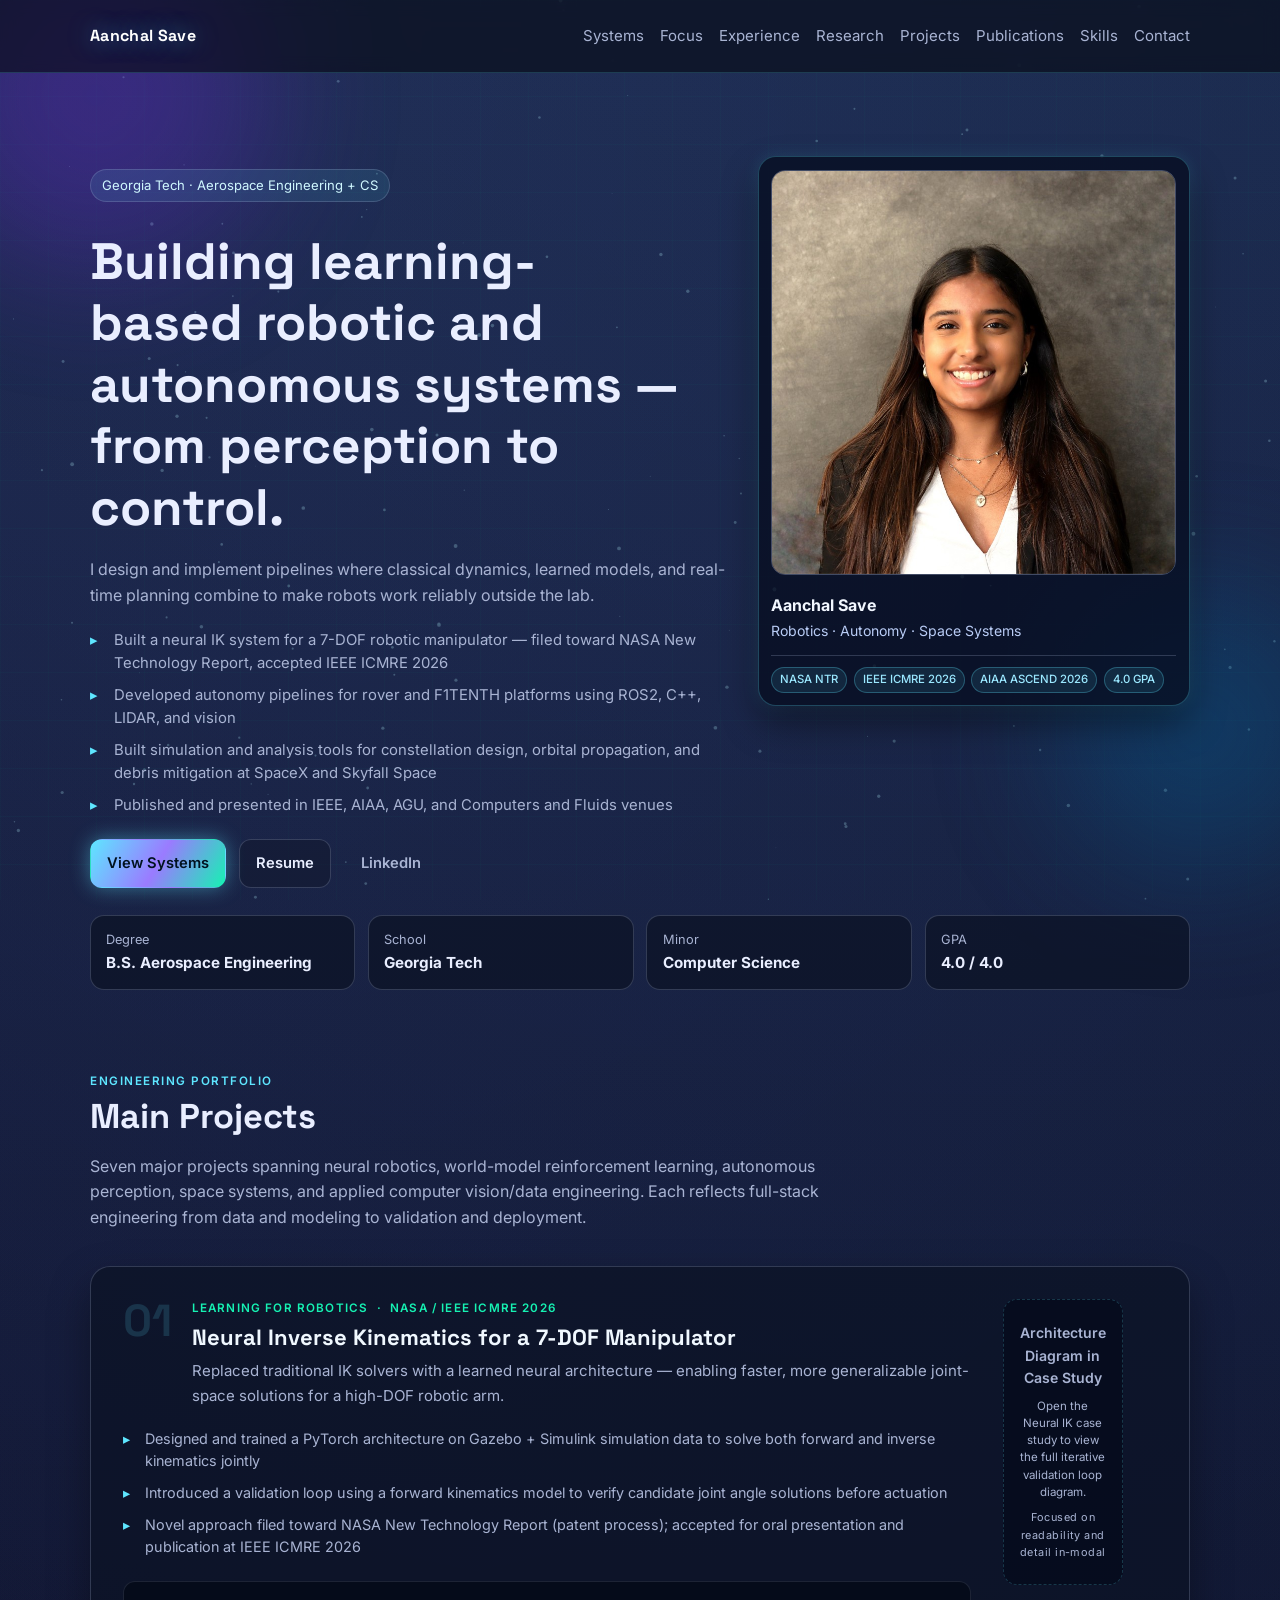
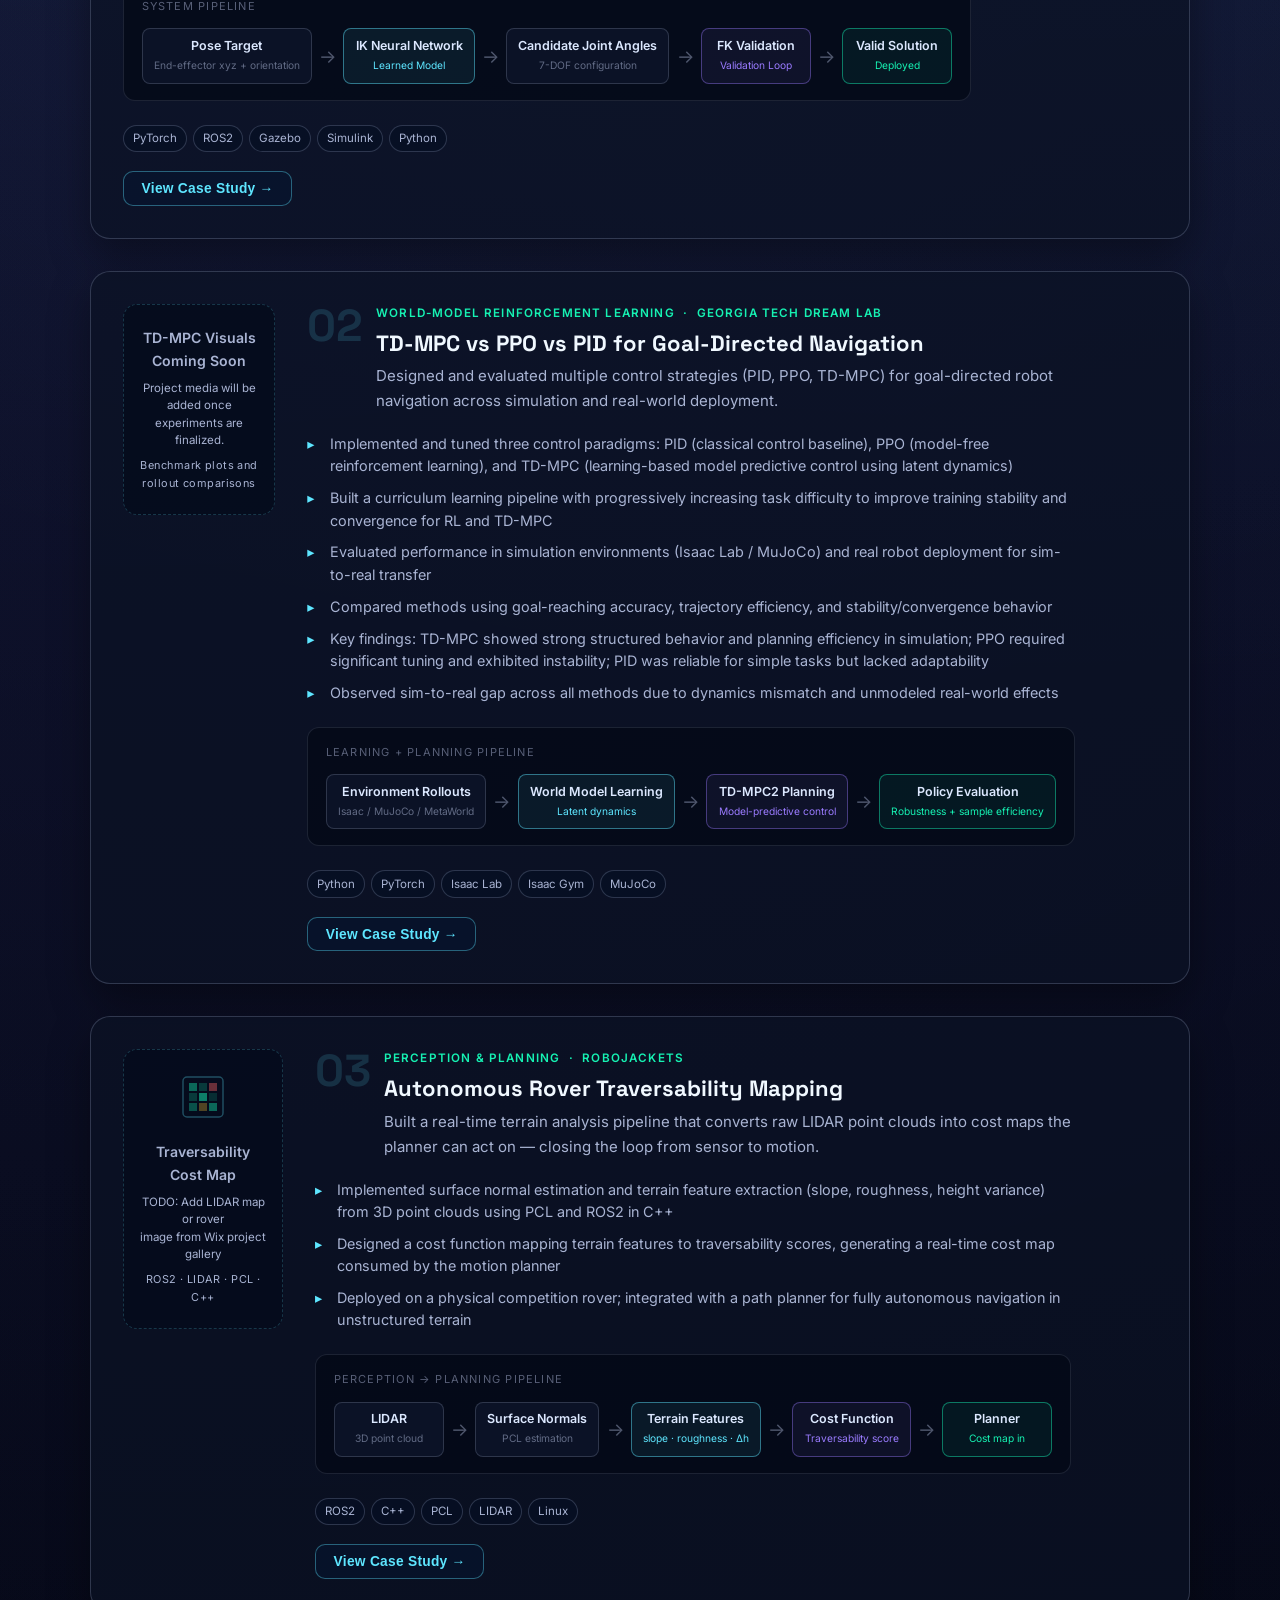
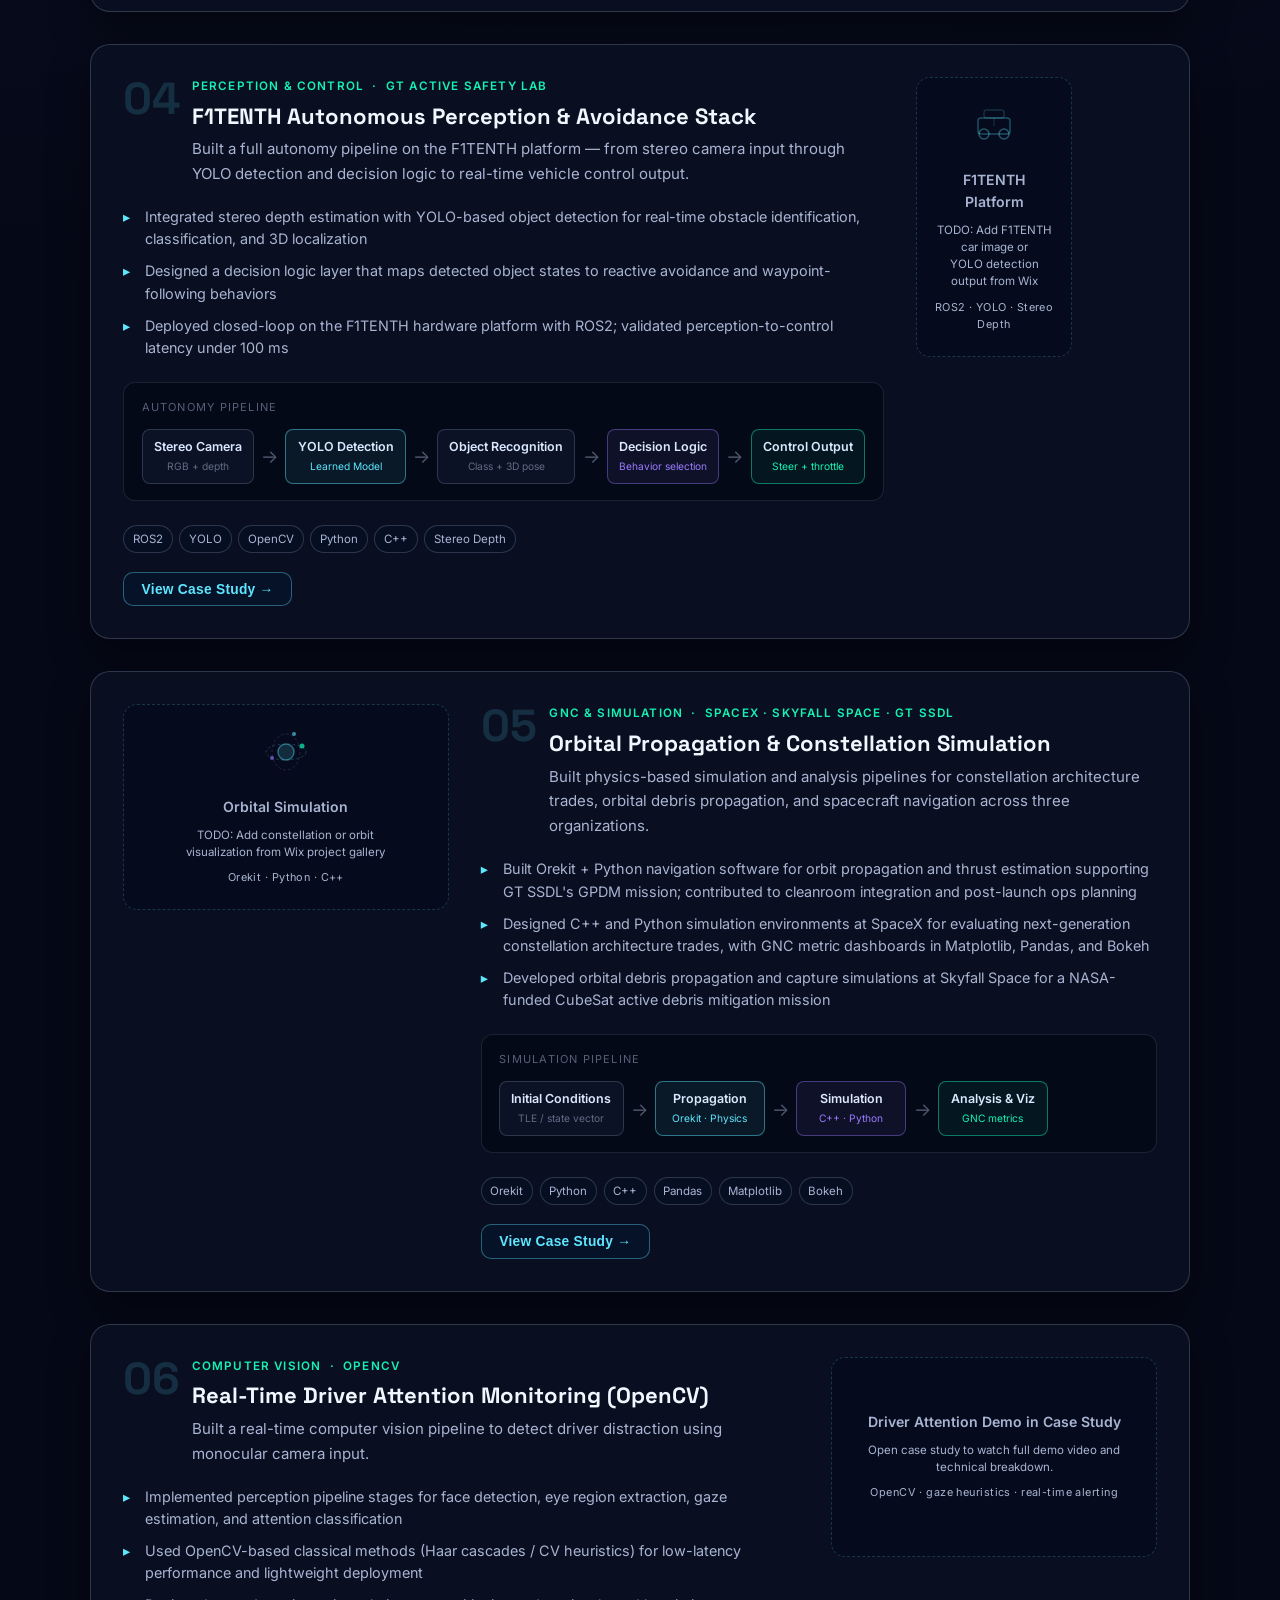
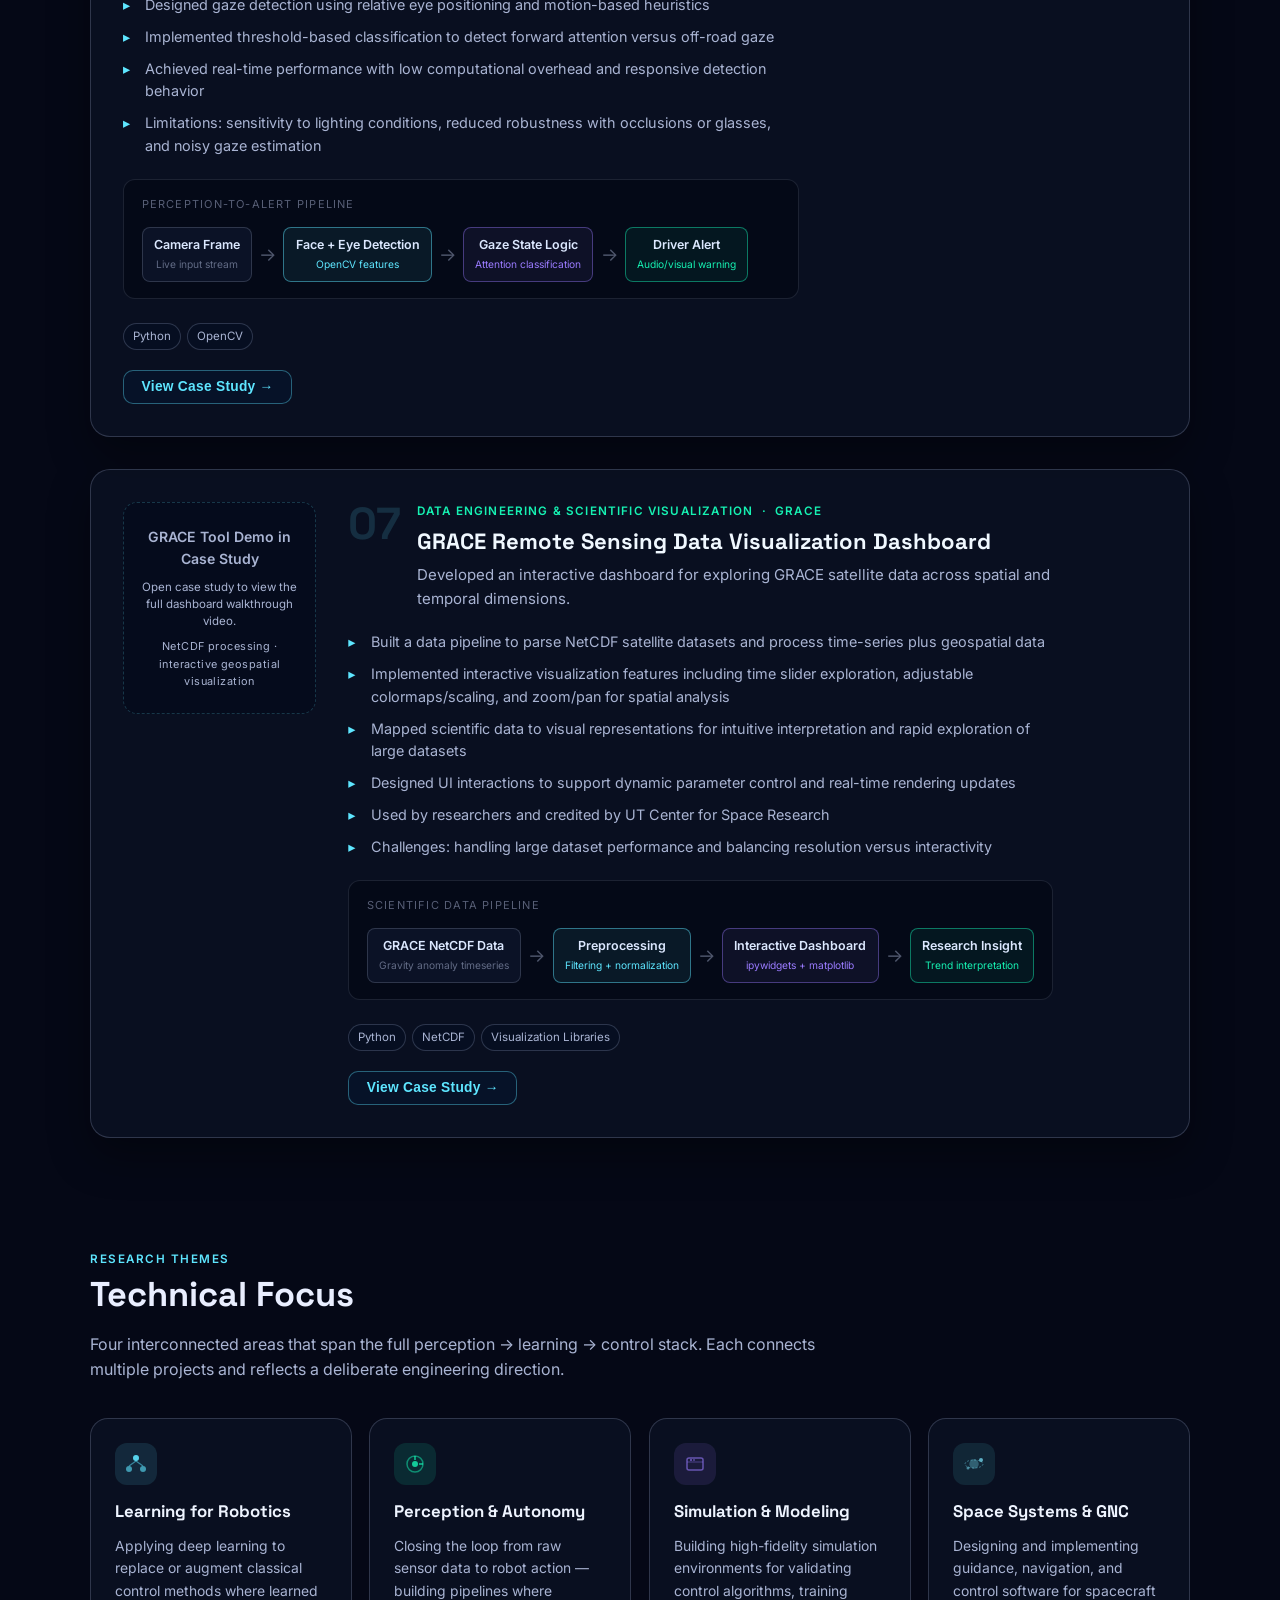
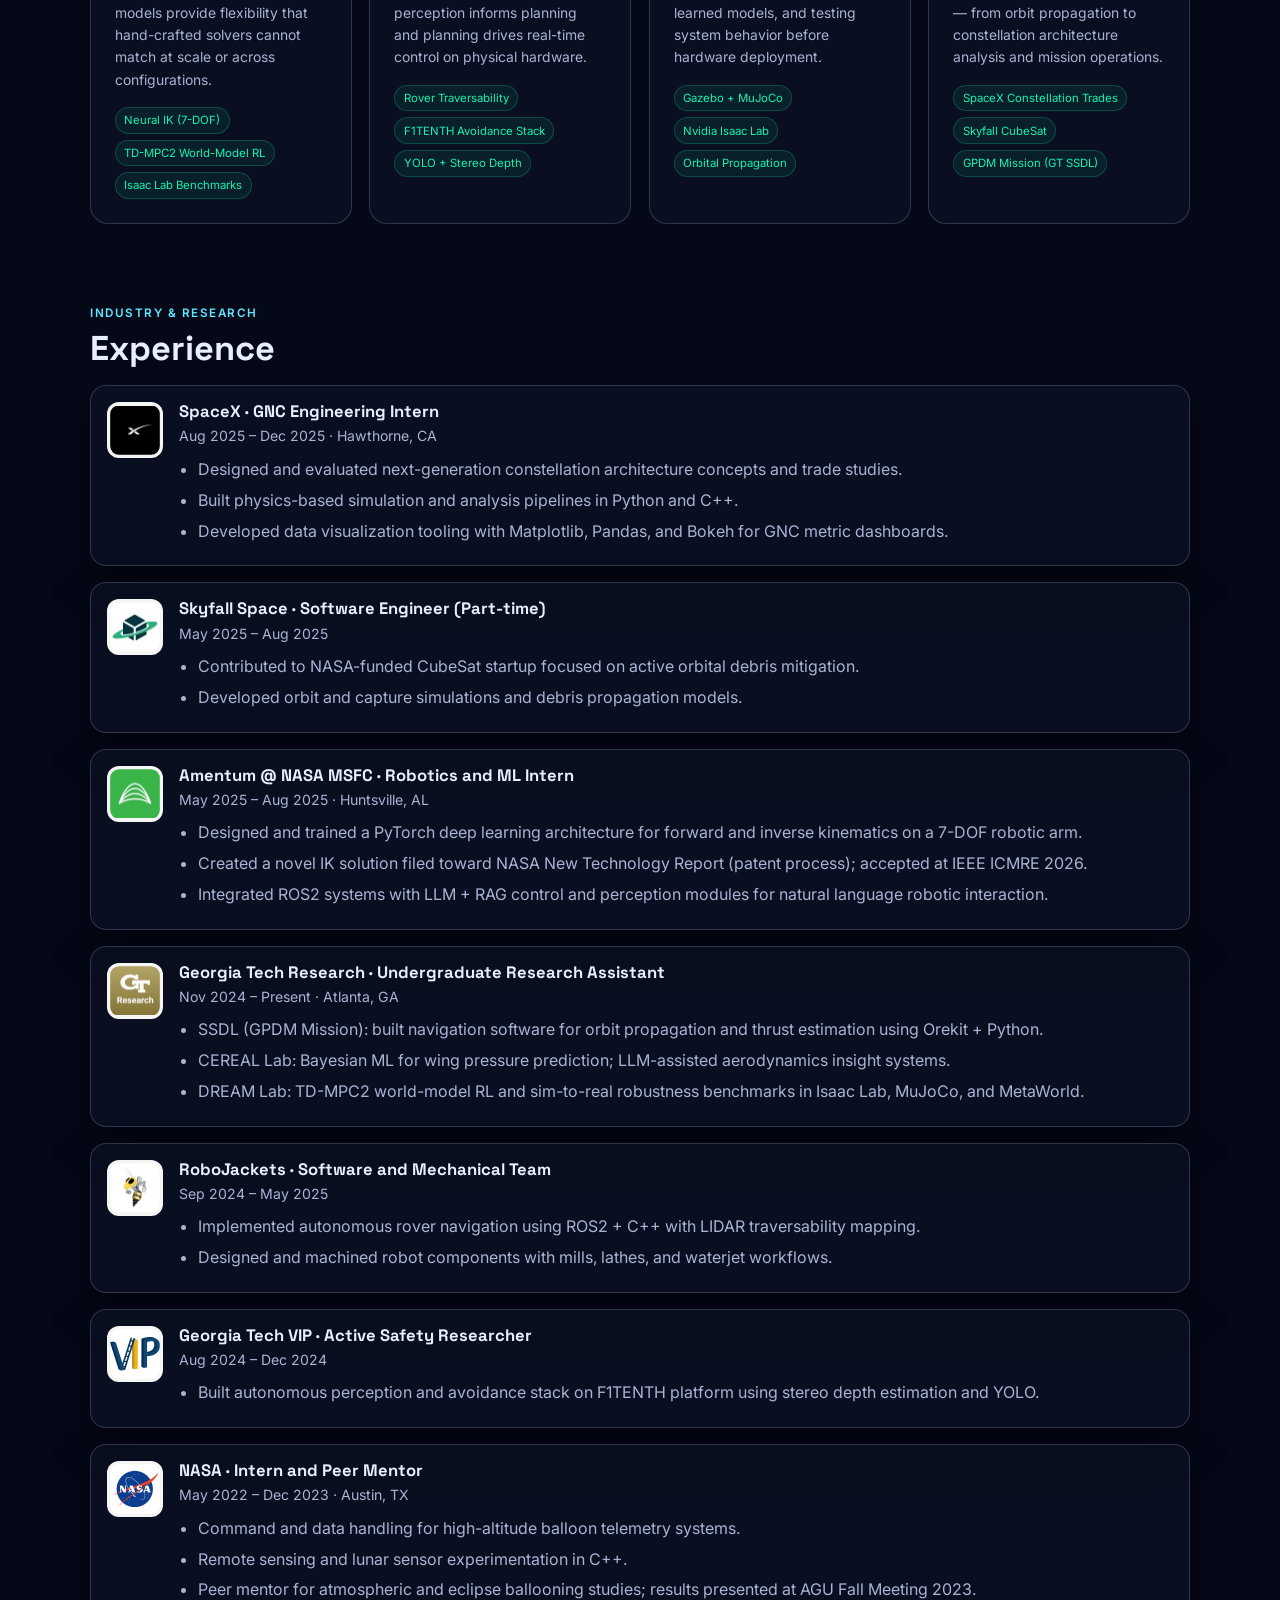
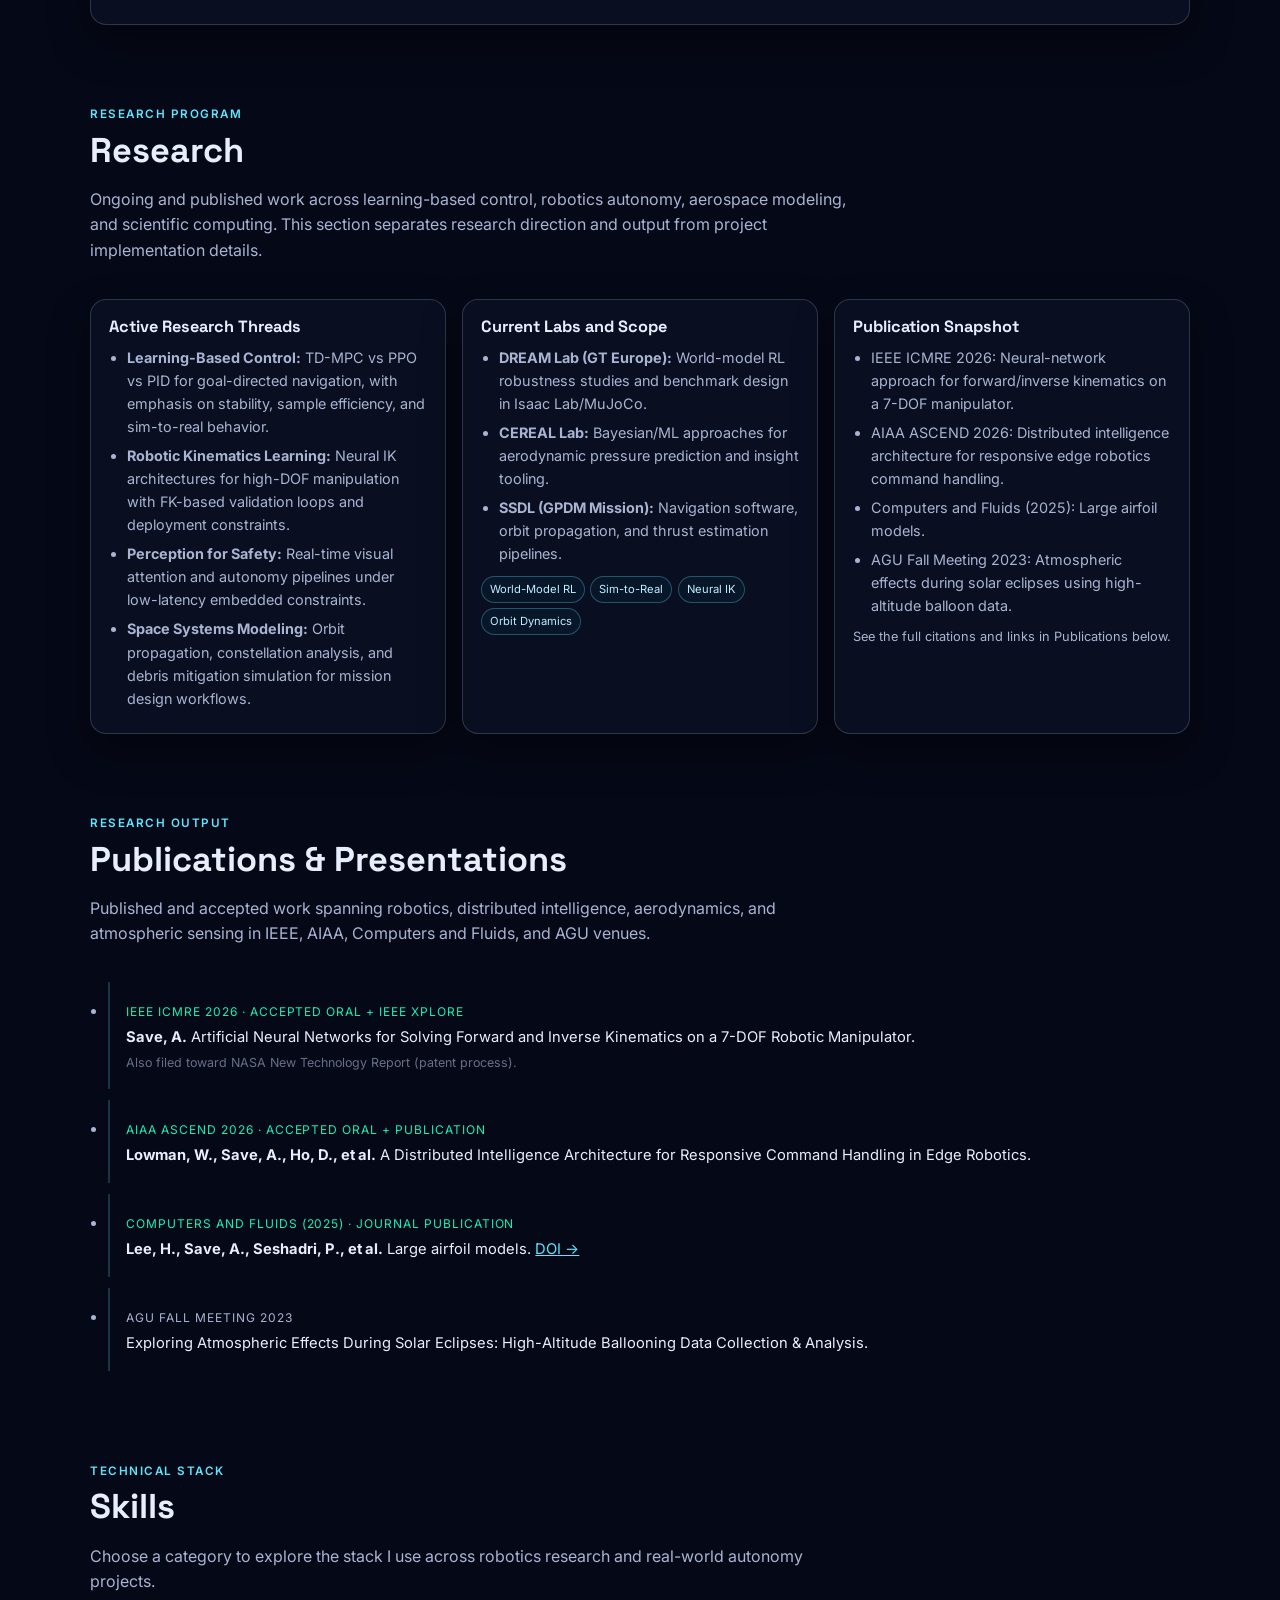
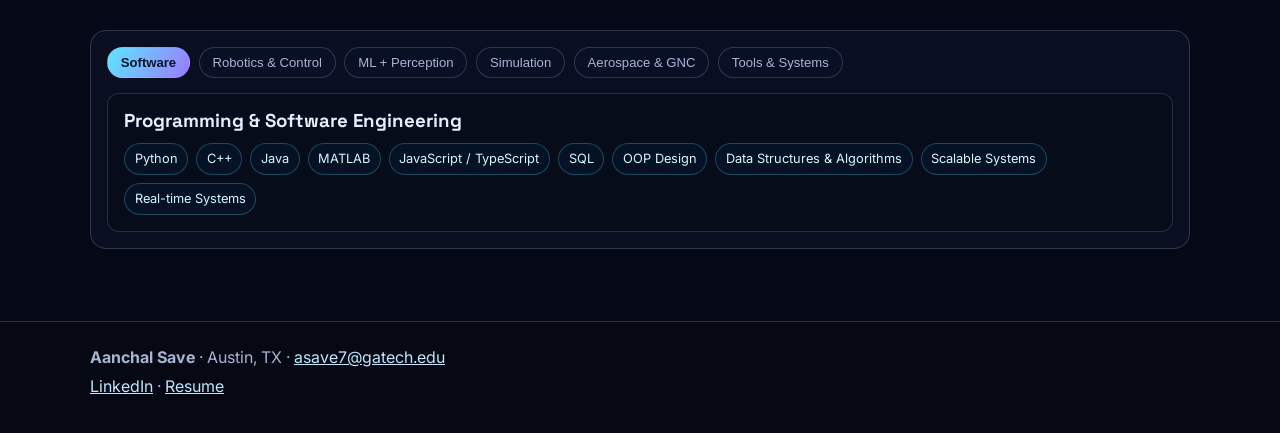
==== commit 5c5dcb12: "new site edits and video additions" ====
--- a/index.html
+++ b/index.html
@@ -3,10 +3,10 @@
 <head>
   <meta charset="UTF-8" />
   <meta name="viewport" content="width=device-width, initial-scale=1.0" />
-  <title>Aanchal Save | Aerospace Engineering & Robot Learning</title>
+  <title>Aanchal Save | Robotics &amp; Autonomous Systems Engineer</title>
   <meta
     name="description"
-    content="Portfolio website for Aanchal Save, Aerospace Engineering student at Georgia Tech focused on robot learning, GNC, and real-world autonomy."
+    content="Aanchal Save — building learning-based robotic and autonomous systems from perception to control. Neural IK, rover autonomy, F1TENTH, orbital simulation. NASA, SpaceX, Georgia Tech."
   />
   <link rel="preconnect" href="https://fonts.googleapis.com" />
   <link rel="preconnect" href="https://fonts.gstatic.com" crossorigin />
@@ -21,15 +21,17 @@
   <div class="bg-glow bg-glow-1"></div>
   <div class="bg-glow bg-glow-2"></div>
 
+  <!-- NAVIGATION -->
   <header class="site-header" id="top">
     <div class="container nav-wrap">
       <a class="brand" href="#top">Aanchal Save</a>
       <button class="menu-toggle" aria-label="Toggle navigation" aria-expanded="false">Menu</button>
       <nav class="site-nav">
-        <a href="#about">About</a>
+        <a href="#systems">Systems</a>
+        <a href="#focus">Focus</a>
         <a href="#experience">Experience</a>
         <a href="#research">Research</a>
-        <a href="#projects">Projects</a>
+        <a href="#systems">Projects</a>
         <a href="#publications">Publications</a>
         <a href="#skills">Skills</a>
         <a href="#contact">Contact</a>
@@ -38,27 +40,39 @@
   </header>
 
   <main>
+
+    <!-- ===================== 1. HERO ===================== -->
     <section class="hero container">
       <div class="hero-layout">
         <div>
-          <p class="eyebrow">Georgia Tech Aerospace + Computer Science</p>
-          <h1>Robotics researcher building reliable autonomy from first-principles dynamics to learned control.</h1>
+          <p class="eyebrow">Georgia Tech &middot; Aerospace Engineering + CS</p>
+          <h1>Building learning-based robotic and autonomous systems &mdash; from perception to control.</h1>
           <p class="hero-copy">
-            Aerospace Engineering student at Georgia Tech focused on robotics research and real-world autonomy.
-            I've built learned control systems for NASA robotic manipulators, simulated
-            GNC algorithms at SpaceX, and currently research physics-informed policy learning and world-model RL.
-            Interested in how classical dynamics and modern learning methods combine to make robots work reliably outside the lab.
+            I design and implement pipelines where classical dynamics, learned models, and real-time planning
+            combine to make robots work reliably outside the lab.
           </p>
+          <ul class="hero-bullets">
+            <li>Built a neural IK system for a 7-DOF robotic manipulator &mdash; filed toward NASA New Technology Report, accepted IEEE ICMRE 2026</li>
+            <li>Developed autonomy pipelines for rover and F1TENTH platforms using ROS2, C++, LIDAR, and vision</li>
+            <li>Built simulation and analysis tools for constellation design, orbital propagation, and debris mitigation at SpaceX and Skyfall Space</li>
+            <li>Published and presented in IEEE, AIAA, AGU, and Computers and Fluids venues</li>
+          </ul>
           <div class="hero-actions">
-            <a class="btn btn-primary" href="./AanchalSaveResume2026.pdf" target="_blank" rel="noopener noreferrer">View Resume</a>
-            <a class="btn btn-secondary" href="./AanchalSaveResume2026.pdf" download>Download Resume</a>
+            <a class="btn btn-primary" href="#systems">View Systems</a>
+            <a class="btn btn-secondary" href="./AanchalSaveResume2026.pdf" target="_blank" rel="noopener noreferrer">Resume</a>
             <a class="btn btn-ghost" href="https://www.linkedin.com/in/aanchal-save" target="_blank" rel="noopener noreferrer">LinkedIn</a>
           </div>
         </div>
         <aside class="profile-card">
           <img src="./Profile Photo.jpg" alt="Portrait of Aanchal Save" class="profile-photo" />
           <p class="profile-caption">Aanchal Save</p>
-          <p class="profile-sub">Robotics · Autonomy · Space Systems</p>
+          <p class="profile-sub">Robotics &middot; Autonomy &middot; Space Systems</p>
+          <div class="profile-badges">
+            <span>NASA NTR</span>
+            <span>IEEE ICMRE 2026</span>
+            <span>AIAA ASCEND 2026</span>
+            <span>4.0 GPA</span>
+          </div>
         </aside>
       </div>
       <div class="quick-facts">
@@ -67,41 +81,549 @@
         <article><span>Minor</span><strong>Computer Science</strong></article>
         <article><span>GPA</span><strong>4.0 / 4.0</strong></article>
       </div>
-      <div class="theme-tags">
-        <span>Robotics</span>
-        <span>Autonomy</span>
-        <span>Space Systems</span>
-        <span>GNC</span>
-        <span>Embodied AI</span>
-      </div>
     </section>
 
-    <section id="about" class="section container">
-      <h2>About</h2>
-      <p>
-        I work on the boundary between robotics, guidance/navigation/control (GNC), and machine learning,
-        with a focus on robust real-world autonomy. My experience spans spacecraft constellation simulation,
-        kinematics learning for high-DOF manipulators, reinforcement learning world models, and satellite operations.
+    <!-- ===================== 2. FEATURED SYSTEMS ===================== -->
+    <section id="systems" class="section container">
+      <div class="section-label">Engineering Portfolio</div>
+      <h2>Main Projects</h2>
+      <p class="section-intro">
+        Seven major projects spanning neural robotics, world-model reinforcement learning, autonomous perception, space systems,
+        and applied computer vision/data engineering. Each reflects full-stack engineering from data and modeling to validation and deployment.
       </p>
-      <p>
-        Across internships and research labs, I build software that is both principled and deployable:
-        from Orekit-based orbit navigation tools and physics simulators in C++/Python to ROS2 systems that combine
-        perception, planning, and language interfaces.
+
+      <!-- SYSTEM 1: Neural IK -->
+      <div class="system-card" id="system-neural-ik">
+        <div class="system-card-body">
+          <div class="system-card-header">
+            <div class="system-number">01</div>
+            <div>
+              <div class="system-tag">Learning for Robotics &nbsp;&middot;&nbsp; NASA / IEEE ICMRE 2026</div>
+              <h3>Neural Inverse Kinematics for a 7-DOF Manipulator</h3>
+              <p class="system-hook">
+                Replaced traditional IK solvers with a learned neural architecture &mdash; enabling faster,
+                more generalizable joint-space solutions for a high-DOF robotic arm.
+              </p>
+            </div>
+          </div>
+          <ul class="system-bullets">
+            <li>Designed and trained a PyTorch architecture on Gazebo + Simulink simulation data to solve both forward and inverse kinematics jointly</li>
+            <li>Introduced a validation loop using a forward kinematics model to verify candidate joint angle solutions before actuation</li>
+            <li>Novel approach filed toward NASA New Technology Report (patent process); accepted for oral presentation and publication at IEEE ICMRE 2026</li>
+          </ul>
+          <div class="pipeline-wrap">
+            <div class="pipeline-label">System Pipeline</div>
+            <div class="pipeline-diagram">
+              <div class="pipeline-step">
+                <span class="step-main">Pose Target</span>
+                <span class="step-sub">End-effector xyz + orientation</span>
+              </div>
+              <div class="pipeline-arrow">&rarr;</div>
+              <div class="pipeline-step highlight">
+                <span class="step-main">IK Neural Network</span>
+                <span class="step-sub step-tag-brand">Learned Model</span>
+              </div>
+              <div class="pipeline-arrow">&rarr;</div>
+              <div class="pipeline-step">
+                <span class="step-main">Candidate Joint Angles</span>
+                <span class="step-sub">7-DOF configuration</span>
+              </div>
+              <div class="pipeline-arrow">&rarr;</div>
+              <div class="pipeline-step secondary">
+                <span class="step-main">FK Validation</span>
+                <span class="step-sub step-tag-purple">Validation Loop</span>
+              </div>
+              <div class="pipeline-arrow">&rarr;</div>
+              <div class="pipeline-step success">
+                <span class="step-main">Valid Solution</span>
+                <span class="step-sub step-tag-green">Deployed</span>
+              </div>
+            </div>
+          </div>
+          <div class="system-stack">
+            <span>PyTorch</span><span>ROS2</span><span>Gazebo</span><span>Simulink</span><span>Python</span>
+          </div>
+          <button class="case-trigger" type="button" data-case-id="case-neural-ik">View Case Study &rarr;</button>
+        </div>
+        <div class="system-card-visual">
+          <div class="img-placeholder">
+            <p class="placeholder-title">Architecture Diagram in Case Study</p>
+            <p class="placeholder-note">Open the Neural IK case study to view the full iterative validation loop diagram.</p>
+            <p class="placeholder-meta">Focused on readability and detail in-modal</p>
+          </div>
+        </div>
+      </div>
+
+      <!-- SYSTEM 2: TD-MPC2 -->
+      <div class="system-card system-card-flip" id="system-tdmpc2">
+        <div class="system-card-visual">
+          <div class="img-placeholder">
+            <p class="placeholder-title">TD-MPC Visuals Coming Soon</p>
+            <p class="placeholder-note">Project media will be added once experiments are finalized.</p>
+            <p class="placeholder-meta">Benchmark plots and rollout comparisons</p>
+          </div>
+        </div>
+        <div class="system-card-body">
+          <div class="system-card-header">
+            <div class="system-number">02</div>
+            <div>
+              <div class="system-tag">World-Model Reinforcement Learning &nbsp;&middot;&nbsp; Georgia Tech DREAM Lab</div>
+              <h3>TD-MPC vs PPO vs PID for Goal-Directed Navigation</h3>
+              <p class="system-hook">
+                Designed and evaluated multiple control strategies (PID, PPO, TD-MPC) for goal-directed robot navigation across simulation and real-world deployment.
+              </p>
+            </div>
+          </div>
+          <ul class="system-bullets">
+            <li>Implemented and tuned three control paradigms: PID (classical control baseline), PPO (model-free reinforcement learning), and TD-MPC (learning-based model predictive control using latent dynamics)</li>
+            <li>Built a curriculum learning pipeline with progressively increasing task difficulty to improve training stability and convergence for RL and TD-MPC</li>
+            <li>Evaluated performance in simulation environments (Isaac Lab / MuJoCo) and real robot deployment for sim-to-real transfer</li>
+            <li>Compared methods using goal-reaching accuracy, trajectory efficiency, and stability/convergence behavior</li>
+            <li>Key findings: TD-MPC showed strong structured behavior and planning efficiency in simulation; PPO required significant tuning and exhibited instability; PID was reliable for simple tasks but lacked adaptability</li>
+            <li>Observed sim-to-real gap across all methods due to dynamics mismatch and unmodeled real-world effects</li>
+          </ul>
+          <div class="pipeline-wrap">
+            <div class="pipeline-label">Learning + Planning Pipeline</div>
+            <div class="pipeline-diagram">
+              <div class="pipeline-step">
+                <span class="step-main">Environment Rollouts</span>
+                <span class="step-sub">Isaac / MuJoCo / MetaWorld</span>
+              </div>
+              <div class="pipeline-arrow">&rarr;</div>
+              <div class="pipeline-step highlight">
+                <span class="step-main">World Model Learning</span>
+                <span class="step-sub step-tag-brand">Latent dynamics</span>
+              </div>
+              <div class="pipeline-arrow">&rarr;</div>
+              <div class="pipeline-step secondary">
+                <span class="step-main">TD-MPC2 Planning</span>
+                <span class="step-sub step-tag-purple">Model-predictive control</span>
+              </div>
+              <div class="pipeline-arrow">&rarr;</div>
+              <div class="pipeline-step success">
+                <span class="step-main">Policy Evaluation</span>
+                <span class="step-sub step-tag-green">Robustness + sample efficiency</span>
+              </div>
+            </div>
+          </div>
+          <div class="system-stack">
+            <span>Python</span><span>PyTorch</span><span>Isaac Lab</span><span>Isaac Gym</span><span>MuJoCo</span>
+          </div>
+          <button class="case-trigger" type="button" data-case-id="case-tdmpc">View Case Study &rarr;</button>
+        </div>
+      </div>
+
+      <!-- SYSTEM 3: Rover Traversability -->
+      <div class="system-card system-card-flip" id="system-rover">
+        <div class="system-card-visual">
+          <!-- TODO: Replace with rover traversability map visualization from Wix site -->
+          <div class="img-placeholder">
+            <div class="placeholder-icon">
+              <svg width="48" height="48" viewBox="0 0 48 48" fill="none" xmlns="http://www.w3.org/2000/svg">
+                <rect x="4" y="4" width="40" height="40" rx="4" stroke="rgba(94,230,255,0.3)" stroke-width="1.5"/>
+                <rect x="10" y="10" width="8" height="8" fill="rgba(22,242,179,0.4)"/>
+                <rect x="20" y="10" width="8" height="8" fill="rgba(22,242,179,0.2)"/>
+                <rect x="30" y="10" width="8" height="8" fill="rgba(255,100,100,0.4)"/>
+                <rect x="10" y="20" width="8" height="8" fill="rgba(22,242,179,0.2)"/>
+                <rect x="20" y="20" width="8" height="8" fill="rgba(22,242,179,0.5)"/>
+                <rect x="30" y="20" width="8" height="8" fill="rgba(22,242,179,0.15)"/>
+                <rect x="10" y="30" width="8" height="8" fill="rgba(22,242,179,0.3)"/>
+                <rect x="20" y="30" width="8" height="8" fill="rgba(255,200,50,0.3)"/>
+                <rect x="30" y="30" width="8" height="8" fill="rgba(22,242,179,0.4)"/>
+              </svg>
+            </div>
+            <p class="placeholder-title">Traversability Cost Map</p>
+            <p class="placeholder-note">TODO: Add LIDAR map or rover<br/>image from Wix project gallery</p>
+            <p class="placeholder-meta">ROS2 &middot; LIDAR &middot; PCL &middot; C++</p>
+          </div>
+        </div>
+        <div class="system-card-body">
+          <div class="system-card-header">
+            <div class="system-number">03</div>
+            <div>
+              <div class="system-tag">Perception &amp; Planning &nbsp;&middot;&nbsp; RoboJackets</div>
+              <h3>Autonomous Rover Traversability Mapping</h3>
+              <p class="system-hook">
+                Built a real-time terrain analysis pipeline that converts raw LIDAR point clouds into
+                cost maps the planner can act on &mdash; closing the loop from sensor to motion.
+              </p>
+            </div>
+          </div>
+          <ul class="system-bullets">
+            <li>Implemented surface normal estimation and terrain feature extraction (slope, roughness, height variance) from 3D point clouds using PCL and ROS2 in C++</li>
+            <li>Designed a cost function mapping terrain features to traversability scores, generating a real-time cost map consumed by the motion planner</li>
+            <li>Deployed on a physical competition rover; integrated with a path planner for fully autonomous navigation in unstructured terrain</li>
+          </ul>
+          <div class="pipeline-wrap">
+            <div class="pipeline-label">Perception &rarr; Planning Pipeline</div>
+            <div class="pipeline-diagram">
+              <div class="pipeline-step">
+                <span class="step-main">LIDAR</span>
+                <span class="step-sub">3D point cloud</span>
+              </div>
+              <div class="pipeline-arrow">&rarr;</div>
+              <div class="pipeline-step">
+                <span class="step-main">Surface Normals</span>
+                <span class="step-sub">PCL estimation</span>
+              </div>
+              <div class="pipeline-arrow">&rarr;</div>
+              <div class="pipeline-step highlight">
+                <span class="step-main">Terrain Features</span>
+                <span class="step-sub step-tag-brand">slope &middot; roughness &middot; &Delta;h</span>
+              </div>
+              <div class="pipeline-arrow">&rarr;</div>
+              <div class="pipeline-step secondary">
+                <span class="step-main">Cost Function</span>
+                <span class="step-sub step-tag-purple">Traversability score</span>
+              </div>
+              <div class="pipeline-arrow">&rarr;</div>
+              <div class="pipeline-step success">
+                <span class="step-main">Planner</span>
+                <span class="step-sub step-tag-green">Cost map in</span>
+              </div>
+            </div>
+          </div>
+          <div class="system-stack">
+            <span>ROS2</span><span>C++</span><span>PCL</span><span>LIDAR</span><span>Linux</span>
+          </div>
+          <button class="case-trigger" type="button" data-case-id="case-rover">View Case Study &rarr;</button>
+        </div>
+      </div>
+
+      <!-- SYSTEM 4: F1TENTH -->
+      <div class="system-card" id="system-f1tenth">
+        <div class="system-card-body">
+          <div class="system-card-header">
+            <div class="system-number">04</div>
+            <div>
+              <div class="system-tag">Perception &amp; Control &nbsp;&middot;&nbsp; GT Active Safety Lab</div>
+              <h3>F1TENTH Autonomous Perception &amp; Avoidance Stack</h3>
+              <p class="system-hook">
+                Built a full autonomy pipeline on the F1TENTH platform &mdash; from stereo camera input
+                through YOLO detection and decision logic to real-time vehicle control output.
+              </p>
+            </div>
+          </div>
+          <ul class="system-bullets">
+            <li>Integrated stereo depth estimation with YOLO-based object detection for real-time obstacle identification, classification, and 3D localization</li>
+            <li>Designed a decision logic layer that maps detected object states to reactive avoidance and waypoint-following behaviors</li>
+            <li>Deployed closed-loop on the F1TENTH hardware platform with ROS2; validated perception-to-control latency under 100 ms</li>
+          </ul>
+          <div class="pipeline-wrap">
+            <div class="pipeline-label">Autonomy Pipeline</div>
+            <div class="pipeline-diagram">
+              <div class="pipeline-step">
+                <span class="step-main">Stereo Camera</span>
+                <span class="step-sub">RGB + depth</span>
+              </div>
+              <div class="pipeline-arrow">&rarr;</div>
+              <div class="pipeline-step highlight">
+                <span class="step-main">YOLO Detection</span>
+                <span class="step-sub step-tag-brand">Learned Model</span>
+              </div>
+              <div class="pipeline-arrow">&rarr;</div>
+              <div class="pipeline-step">
+                <span class="step-main">Object Recognition</span>
+                <span class="step-sub">Class + 3D pose</span>
+              </div>
+              <div class="pipeline-arrow">&rarr;</div>
+              <div class="pipeline-step secondary">
+                <span class="step-main">Decision Logic</span>
+                <span class="step-sub step-tag-purple">Behavior selection</span>
+              </div>
+              <div class="pipeline-arrow">&rarr;</div>
+              <div class="pipeline-step success">
+                <span class="step-main">Control Output</span>
+                <span class="step-sub step-tag-green">Steer + throttle</span>
+              </div>
+            </div>
+          </div>
+          <div class="system-stack">
+            <span>ROS2</span><span>YOLO</span><span>OpenCV</span><span>Python</span><span>C++</span><span>Stereo Depth</span>
+          </div>
+          <button class="case-trigger" type="button" data-case-id="case-f1tenth">View Case Study &rarr;</button>
+        </div>
+        <div class="system-card-visual">
+          <!-- TODO: Replace with F1TENTH platform image or detection output screenshot from Wix site -->
+          <div class="img-placeholder">
+            <div class="placeholder-icon">
+              <svg width="48" height="48" viewBox="0 0 48 48" fill="none" xmlns="http://www.w3.org/2000/svg">
+                <rect x="8" y="18" width="32" height="16" rx="3" stroke="rgba(94,230,255,0.3)" stroke-width="1.5"/>
+                <circle cx="14" cy="34" r="5" stroke="rgba(94,230,255,0.35)" stroke-width="1.5"/>
+                <circle cx="34" cy="34" r="5" stroke="rgba(94,230,255,0.35)" stroke-width="1.5"/>
+                <rect x="14" y="10" width="20" height="8" rx="2" stroke="rgba(94,230,255,0.25)" stroke-width="1"/>
+                <line x1="24" y1="18" x2="24" y2="26" stroke="rgba(94,230,255,0.2)" stroke-width="1"/>
+              </svg>
+            </div>
+            <p class="placeholder-title">F1TENTH Platform</p>
+            <p class="placeholder-note">TODO: Add F1TENTH car image or<br/>YOLO detection output from Wix</p>
+            <p class="placeholder-meta">ROS2 &middot; YOLO &middot; Stereo Depth</p>
+          </div>
+        </div>
+      </div>
+
+      <!-- SYSTEM 5: Orbital -->
+      <div class="system-card system-card-flip" id="system-orbital">
+        <div class="system-card-visual">
+          <!-- TODO: Replace with orbital simulation or constellation visualization from Wix site -->
+          <div class="img-placeholder">
+            <div class="placeholder-icon">
+              <svg width="48" height="48" viewBox="0 0 48 48" fill="none" xmlns="http://www.w3.org/2000/svg">
+                <circle cx="24" cy="24" r="8" fill="rgba(94,230,255,0.15)" stroke="rgba(94,230,255,0.4)" stroke-width="1.5"/>
+                <ellipse cx="24" cy="24" rx="20" ry="8" stroke="rgba(94,230,255,0.2)" stroke-width="1" stroke-dasharray="3 2"/>
+                <ellipse cx="24" cy="24" rx="14" ry="18" stroke="rgba(154,123,255,0.2)" stroke-width="1" stroke-dasharray="3 2"/>
+                <circle cx="40" cy="18" r="2.5" fill="rgba(22,242,179,0.7)"/>
+                <circle cx="32" cy="6" r="2" fill="rgba(94,230,255,0.6)"/>
+                <circle cx="10" cy="30" r="2" fill="rgba(154,123,255,0.6)"/>
+              </svg>
+            </div>
+            <p class="placeholder-title">Orbital Simulation</p>
+            <p class="placeholder-note">TODO: Add constellation or orbit<br/>visualization from Wix project gallery</p>
+            <p class="placeholder-meta">Orekit &middot; Python &middot; C++</p>
+          </div>
+        </div>
+        <div class="system-card-body">
+          <div class="system-card-header">
+            <div class="system-number">05</div>
+            <div>
+              <div class="system-tag">GNC &amp; Simulation &nbsp;&middot;&nbsp; SpaceX &middot; Skyfall Space &middot; GT SSDL</div>
+              <h3>Orbital Propagation &amp; Constellation Simulation</h3>
+              <p class="system-hook">
+                Built physics-based simulation and analysis pipelines for constellation architecture trades,
+                orbital debris propagation, and spacecraft navigation across three organizations.
+              </p>
+            </div>
+          </div>
+          <ul class="system-bullets">
+            <li>Built Orekit + Python navigation software for orbit propagation and thrust estimation supporting GT SSDL's GPDM mission; contributed to cleanroom integration and post-launch ops planning</li>
+            <li>Designed C++ and Python simulation environments at SpaceX for evaluating next-generation constellation architecture trades, with GNC metric dashboards in Matplotlib, Pandas, and Bokeh</li>
+            <li>Developed orbital debris propagation and capture simulations at Skyfall Space for a NASA-funded CubeSat active debris mitigation mission</li>
+          </ul>
+          <div class="pipeline-wrap">
+            <div class="pipeline-label">Simulation Pipeline</div>
+            <div class="pipeline-diagram">
+              <div class="pipeline-step">
+                <span class="step-main">Initial Conditions</span>
+                <span class="step-sub">TLE / state vector</span>
+              </div>
+              <div class="pipeline-arrow">&rarr;</div>
+              <div class="pipeline-step highlight">
+                <span class="step-main">Propagation</span>
+                <span class="step-sub step-tag-brand">Orekit &middot; Physics</span>
+              </div>
+              <div class="pipeline-arrow">&rarr;</div>
+              <div class="pipeline-step secondary">
+                <span class="step-main">Simulation</span>
+                <span class="step-sub step-tag-purple">C++ &middot; Python</span>
+              </div>
+              <div class="pipeline-arrow">&rarr;</div>
+              <div class="pipeline-step success">
+                <span class="step-main">Analysis &amp; Viz</span>
+                <span class="step-sub step-tag-green">GNC metrics</span>
+              </div>
+            </div>
+          </div>
+          <div class="system-stack">
+            <span>Orekit</span><span>Python</span><span>C++</span><span>Pandas</span><span>Matplotlib</span><span>Bokeh</span>
+          </div>
+          <button class="case-trigger" type="button" data-case-id="case-orbital">View Case Study &rarr;</button>
+        </div>
+      </div>
+
+      <!-- SYSTEM 6: Eye Tracker -->
+      <div class="system-card" id="system-eye-tracker">
+        <div class="system-card-body">
+          <div class="system-card-header">
+            <div class="system-number">06</div>
+            <div>
+              <div class="system-tag">Computer Vision &nbsp;&middot;&nbsp; OpenCV</div>
+              <h3>Real-Time Driver Attention Monitoring (OpenCV)</h3>
+              <p class="system-hook">
+                Built a real-time computer vision pipeline to detect driver distraction using monocular camera input.
+              </p>
+            </div>
+          </div>
+          <ul class="system-bullets">
+            <li>Implemented perception pipeline stages for face detection, eye region extraction, gaze estimation, and attention classification</li>
+            <li>Used OpenCV-based classical methods (Haar cascades / CV heuristics) for low-latency performance and lightweight deployment</li>
+            <li>Designed gaze detection using relative eye positioning and motion-based heuristics</li>
+            <li>Implemented threshold-based classification to detect forward attention versus off-road gaze</li>
+            <li>Achieved real-time performance with low computational overhead and responsive detection behavior</li>
+            <li>Limitations: sensitivity to lighting conditions, reduced robustness with occlusions or glasses, and noisy gaze estimation</li>
+          </ul>
+          <div class="pipeline-wrap">
+            <div class="pipeline-label">Perception-to-Alert Pipeline</div>
+            <div class="pipeline-diagram">
+              <div class="pipeline-step">
+                <span class="step-main">Camera Frame</span>
+                <span class="step-sub">Live input stream</span>
+              </div>
+              <div class="pipeline-arrow">&rarr;</div>
+              <div class="pipeline-step highlight">
+                <span class="step-main">Face + Eye Detection</span>
+                <span class="step-sub step-tag-brand">OpenCV features</span>
+              </div>
+              <div class="pipeline-arrow">&rarr;</div>
+              <div class="pipeline-step secondary">
+                <span class="step-main">Gaze State Logic</span>
+                <span class="step-sub step-tag-purple">Attention classification</span>
+              </div>
+              <div class="pipeline-arrow">&rarr;</div>
+              <div class="pipeline-step success">
+                <span class="step-main">Driver Alert</span>
+                <span class="step-sub step-tag-green">Audio/visual warning</span>
+              </div>
+            </div>
+          </div>
+          <div class="system-stack">
+            <span>Python</span><span>OpenCV</span>
+          </div>
+          <button class="case-trigger" type="button" data-case-id="case-eye-tracker">View Case Study &rarr;</button>
+        </div>
+        <div class="system-card-visual">
+          <div class="img-placeholder">
+            <p class="placeholder-title">Driver Attention Demo in Case Study</p>
+            <p class="placeholder-note">Open case study to watch full demo video and technical breakdown.</p>
+            <p class="placeholder-meta">OpenCV &middot; gaze heuristics &middot; real-time alerting</p>
+          </div>
+        </div>
+      </div>
+
+      <!-- SYSTEM 7: GRACE -->
+      <div class="system-card system-card-flip" id="system-grace">
+        <div class="system-card-visual">
+          <div class="img-placeholder">
+            <p class="placeholder-title">GRACE Tool Demo in Case Study</p>
+            <p class="placeholder-note">Open case study to view the full dashboard walkthrough video.</p>
+            <p class="placeholder-meta">NetCDF processing &middot; interactive geospatial visualization</p>
+          </div>
+        </div>
+        <div class="system-card-body">
+          <div class="system-card-header">
+            <div class="system-number">07</div>
+            <div>
+              <div class="system-tag">Data Engineering &amp; Scientific Visualization &nbsp;&middot;&nbsp; GRACE</div>
+              <h3>GRACE Remote Sensing Data Visualization Dashboard</h3>
+              <p class="system-hook">
+                Developed an interactive dashboard for exploring GRACE satellite data across spatial and temporal dimensions.
+              </p>
+            </div>
+          </div>
+          <ul class="system-bullets">
+            <li>Built a data pipeline to parse NetCDF satellite datasets and process time-series plus geospatial data</li>
+            <li>Implemented interactive visualization features including time slider exploration, adjustable colormaps/scaling, and zoom/pan for spatial analysis</li>
+            <li>Mapped scientific data to visual representations for intuitive interpretation and rapid exploration of large datasets</li>
+            <li>Designed UI interactions to support dynamic parameter control and real-time rendering updates</li>
+            <li>Used by researchers and credited by UT Center for Space Research</li>
+            <li>Challenges: handling large dataset performance and balancing resolution versus interactivity</li>
+          </ul>
+          <div class="pipeline-wrap">
+            <div class="pipeline-label">Scientific Data Pipeline</div>
+            <div class="pipeline-diagram">
+              <div class="pipeline-step">
+                <span class="step-main">GRACE NetCDF Data</span>
+                <span class="step-sub">Gravity anomaly timeseries</span>
+              </div>
+              <div class="pipeline-arrow">&rarr;</div>
+              <div class="pipeline-step highlight">
+                <span class="step-main">Preprocessing</span>
+                <span class="step-sub step-tag-brand">Filtering + normalization</span>
+              </div>
+              <div class="pipeline-arrow">&rarr;</div>
+              <div class="pipeline-step secondary">
+                <span class="step-main">Interactive Dashboard</span>
+                <span class="step-sub step-tag-purple">ipywidgets + matplotlib</span>
+              </div>
+              <div class="pipeline-arrow">&rarr;</div>
+              <div class="pipeline-step success">
+                <span class="step-main">Research Insight</span>
+                <span class="step-sub step-tag-green">Trend interpretation</span>
+              </div>
+            </div>
+          </div>
+          <div class="system-stack">
+            <span>Python</span><span>NetCDF</span><span>Visualization Libraries</span>
+          </div>
+          <button class="case-trigger" type="button" data-case-id="case-grace">View Case Study &rarr;</button>
+        </div>
+      </div>
+    </section>
+
+    <!-- ===================== 3. TECHNICAL FOCUS ===================== -->
+    <section id="focus" class="section container">
+      <div class="section-label">Research Themes</div>
+      <h2>Technical Focus</h2>
+      <p class="section-intro">
+        Four interconnected areas that span the full perception &rarr; learning &rarr; control stack.
+        Each connects multiple projects and reflects a deliberate engineering direction.
       </p>
+      <div class="focus-grid">
+        <div class="focus-card">
+          <div class="focus-icon-wrap focus-icon-blue">
+            <svg width="22" height="22" viewBox="0 0 22 22" fill="none"><circle cx="11" cy="5" r="3" fill="currentColor" opacity="0.9"/><circle cx="4" cy="16" r="3" fill="currentColor" opacity="0.6"/><circle cx="18" cy="16" r="3" fill="currentColor" opacity="0.6"/><line x1="11" y1="8" x2="4" y2="13" stroke="currentColor" stroke-width="1.2" opacity="0.5"/><line x1="11" y1="8" x2="18" y2="13" stroke="currentColor" stroke-width="1.2" opacity="0.5"/></svg>
+          </div>
+          <h3>Learning for Robotics</h3>
+          <p>Applying deep learning to replace or augment classical control methods where learned models provide flexibility that hand-crafted solvers cannot match at scale or across configurations.</p>
+          <div class="focus-projects">
+            <span>Neural IK (7-DOF)</span>
+            <span>TD-MPC2 World-Model RL</span>
+            <span>Isaac Lab Benchmarks</span>
+          </div>
+        </div>
+        <div class="focus-card">
+          <div class="focus-icon-wrap focus-icon-green">
+            <svg width="22" height="22" viewBox="0 0 22 22" fill="none"><circle cx="11" cy="11" r="8" stroke="currentColor" stroke-width="1.5" opacity="0.5"/><circle cx="11" cy="11" r="3" fill="currentColor" opacity="0.8"/><line x1="11" y1="3" x2="11" y2="7" stroke="currentColor" stroke-width="1.2"/><line x1="19" y1="11" x2="15" y2="11" stroke="currentColor" stroke-width="1.2"/></svg>
+          </div>
+          <h3>Perception &amp; Autonomy</h3>
+          <p>Closing the loop from raw sensor data to robot action &mdash; building pipelines where perception informs planning and planning drives real-time control on physical hardware.</p>
+          <div class="focus-projects">
+            <span>Rover Traversability</span>
+            <span>F1TENTH Avoidance Stack</span>
+            <span>YOLO + Stereo Depth</span>
+          </div>
+        </div>
+        <div class="focus-card">
+          <div class="focus-icon-wrap focus-icon-purple">
+            <svg width="22" height="22" viewBox="0 0 22 22" fill="none"><rect x="3" y="5" width="16" height="12" rx="2" stroke="currentColor" stroke-width="1.5" opacity="0.6"/><line x1="3" y1="9" x2="19" y2="9" stroke="currentColor" stroke-width="1" opacity="0.4"/><circle cx="7" cy="7" r="1" fill="currentColor" opacity="0.7"/><circle cx="10" cy="7" r="1" fill="currentColor" opacity="0.5"/></svg>
+          </div>
+          <h3>Simulation &amp; Modeling</h3>
+          <p>Building high-fidelity simulation environments for validating control algorithms, training learned models, and testing system behavior before hardware deployment.</p>
+          <div class="focus-projects">
+            <span>Gazebo + MuJoCo</span>
+            <span>Nvidia Isaac Lab</span>
+            <span>Orbital Propagation</span>
+          </div>
+        </div>
+        <div class="focus-card">
+          <div class="focus-icon-wrap focus-icon-cyan">
+            <svg width="22" height="22" viewBox="0 0 22 22" fill="none"><circle cx="11" cy="11" r="4" fill="currentColor" opacity="0.3" stroke="currentColor" stroke-width="1.5"/><ellipse cx="11" cy="11" rx="9" ry="4" stroke="currentColor" stroke-width="1" opacity="0.4" stroke-dasharray="2 1.5"/><circle cx="18" cy="7" r="2" fill="currentColor" opacity="0.7"/><circle cx="5" cy="15" r="1.5" fill="currentColor" opacity="0.5"/></svg>
+          </div>
+          <h3>Space Systems &amp; GNC</h3>
+          <p>Designing and implementing guidance, navigation, and control software for spacecraft &mdash; from orbit propagation to constellation architecture analysis and mission operations.</p>
+          <div class="focus-projects">
+            <span>SpaceX Constellation Trades</span>
+            <span>Skyfall CubeSat</span>
+            <span>GPDM Mission (GT SSDL)</span>
+          </div>
+        </div>
+      </div>
     </section>
 
+    <!-- ===================== EXPERIENCE ===================== -->
     <section id="experience" class="section container">
+      <div class="section-label">Industry &amp; Research</div>
       <h2>Experience</h2>
       <div class="timeline">
+
         <article class="card">
           <img src="./spacex_logo.jpg" alt="SpaceX logo" />
           <div>
-            <h3>SpaceX · GNC Engineering Intern</h3>
-            <p class="meta">Aug 2025 - Dec 2025 · Hawthorne, CA</p>
+            <h3>SpaceX &middot; GNC Engineering Intern</h3>
+            <p class="meta">Aug 2025 &ndash; Dec 2025 &middot; Hawthorne, CA</p>
             <ul>
-              <li>Designed and evaluated next-generation constellation architecture concepts and trades.</li>
+              <li>Designed and evaluated next-generation constellation architecture concepts and trade studies.</li>
               <li>Built physics-based simulation and analysis pipelines in Python and C++.</li>
-              <li>Developed data visualization tooling with Matplotlib, Pandas, and Bokeh.</li>
+              <li>Developed data visualization tooling with Matplotlib, Pandas, and Bokeh for GNC metric dashboards.</li>
             </ul>
           </div>
         </article>
@@ -109,11 +631,11 @@
         <article class="card">
           <img src="./skyfallspace_logo.jpg" alt="Skyfall Space logo" />
           <div>
-            <h3>Skyfall Space · Software Engineer (Part-time)</h3>
-            <p class="meta">May 2025 - Aug 2025</p>
+            <h3>Skyfall Space &middot; Software Engineer (Part-time)</h3>
+            <p class="meta">May 2025 &ndash; Aug 2025</p>
             <ul>
-              <li>Contributed to NASA-funded CubeSat startup for orbital debris mitigation.</li>
-              <li>Developed orbit and capture simulations plus debris propagation models.</li>
+              <li>Contributed to NASA-funded CubeSat startup focused on active orbital debris mitigation.</li>
+              <li>Developed orbit and capture simulations and debris propagation models.</li>
             </ul>
           </div>
         </article>
@@ -121,12 +643,12 @@
         <article class="card">
           <img src="./amentumcorp_logo.jpg" alt="Amentum logo" />
           <div>
-            <h3>Amentum @ NASA MSFC · Robotics and ML Intern</h3>
-            <p class="meta">May 2025 - Aug 2025 · Huntsville, AL</p>
+            <h3>Amentum @ NASA MSFC &middot; Robotics and ML Intern</h3>
+            <p class="meta">May 2025 &ndash; Aug 2025 &middot; Huntsville, AL</p>
             <ul>
-              <li>Built deep learning architecture in PyTorch for forward and inverse kinematics on a 7-DOF arm.</li>
-              <li>Created a novel inverse kinematics solution accepted toward NASA New Technology Report patent process.</li>
-              <li>Integrated ROS2 edge systems with LLM + RAG control and perception modules for natural language interaction.</li>
+              <li>Designed and trained a PyTorch deep learning architecture for forward and inverse kinematics on a 7-DOF robotic arm.</li>
+              <li>Created a novel IK solution filed toward NASA New Technology Report (patent process); accepted at IEEE ICMRE 2026.</li>
+              <li>Integrated ROS2 systems with LLM + RAG control and perception modules for natural language robotic interaction.</li>
             </ul>
           </div>
         </article>
@@ -134,23 +656,12 @@
         <article class="card">
           <img src="./research_at_georgia_tech_logo.jpg" alt="Georgia Tech Research logo" />
           <div>
-            <h3>Georgia Tech Research · Undergraduate Research Assistant</h3>
-            <p class="meta">Nov 2024 - Present · Atlanta, GA</p>
+            <h3>Georgia Tech Research &middot; Undergraduate Research Assistant</h3>
+            <p class="meta">Nov 2024 &ndash; Present &middot; Atlanta, GA</p>
             <ul>
-              <li>SSDL (GPDM Mission): navigation software for orbit propagation and thrust estimation using Orekit + Python.</li>
-              <li>CEREAL Lab: Bayesian ML for wing pressure prediction and LLM-assisted aerodynamics insight systems.</li>
+              <li>SSDL (GPDM Mission): built navigation software for orbit propagation and thrust estimation using Orekit + Python.</li>
+              <li>CEREAL Lab: Bayesian ML for wing pressure prediction; LLM-assisted aerodynamics insight systems.</li>
               <li>DREAM Lab: TD-MPC2 world-model RL and sim-to-real robustness benchmarks in Isaac Lab, MuJoCo, and MetaWorld.</li>
-            </ul>
-          </div>
-        </article>
-
-        <article class="card">
-          <img src="./aero_maker_space_logo.jpg" alt="Aero Maker Space logo" />
-          <div>
-            <h3>Aero Maker Space · Prototyping Mentor (Part-time)</h3>
-            <p class="meta">Jan 2025 - May 2025</p>
-            <ul>
-              <li>Mentored students through aerospace design and fabrication workflows.</li>
             </ul>
           </div>
         </article>
@@ -158,10 +669,10 @@
         <article class="card">
           <img src="./georgia_tech_robojackets_logo.jpg" alt="RoboJackets logo" />
           <div>
-            <h3>RoboJackets · Software and Mechanical Team</h3>
-            <p class="meta">Sep 2024 - May 2025</p>
+            <h3>RoboJackets &middot; Software and Mechanical Team</h3>
+            <p class="meta">Sep 2024 &ndash; May 2025</p>
             <ul>
-              <li>Implemented autonomous rover navigation using ROS2 + C++ and LIDAR traversability mapping.</li>
+              <li>Implemented autonomous rover navigation using ROS2 + C++ with LIDAR traversability mapping.</li>
               <li>Designed and machined robot components with mills, lathes, and waterjet workflows.</li>
             </ul>
           </div>
@@ -170,10 +681,10 @@
         <article class="card">
           <img src="./VIP.jpg" alt="Georgia Tech VIP logo" />
           <div>
-            <h3>Georgia Tech VIP · Active Safety Researcher</h3>
-            <p class="meta">Aug 2024 - Dec 2024</p>
+            <h3>Georgia Tech VIP &middot; Active Safety Researcher</h3>
+            <p class="meta">Aug 2024 &ndash; Dec 2024</p>
             <ul>
-              <li>Built autonomous perception and avoidance stack on F1-Tenth platform with stereo depth and YOLO.</li>
+              <li>Built autonomous perception and avoidance stack on F1TENTH platform using stereo depth estimation and YOLO.</li>
             </ul>
           </div>
         </article>
@@ -181,238 +692,577 @@
         <article class="card">
           <img src="./nasa_logo.jpg" alt="NASA logo" />
           <div>
-            <h3>NASA · Intern and Peer Mentor Roles</h3>
-            <p class="meta">May 2022 - Dec 2023 · Austin, TX</p>
+            <h3>NASA &middot; Intern and Peer Mentor</h3>
+            <p class="meta">May 2022 &ndash; Dec 2023 &middot; Austin, TX</p>
             <ul>
               <li>Command and data handling for high-altitude balloon telemetry systems.</li>
               <li>Remote sensing and lunar sensor experimentation in C++.</li>
-              <li>Peer mentor for atmospheric and eclipse ballooning studies presented at AGU 2023.</li>
+              <li>Peer mentor for atmospheric and eclipse ballooning studies; results presented at AGU Fall Meeting 2023.</li>
             </ul>
           </div>
         </article>
+
       </div>
     </section>
 
+    <!-- ===================== RESEARCH ===================== -->
     <section id="research" class="section container">
-      <h2>Research Focus (Robotics + Autonomy)</h2>
-      <p>
-        My research sits at the intersection of classical aerospace dynamics and modern machine learning for autonomy.
-        I focus on methods that are both theoretically grounded and deployable in safety-critical environments.
+      <div class="section-label">Research Program</div>
+      <h2>Research</h2>
+      <p class="section-intro">
+        Ongoing and published work across learning-based control, robotics autonomy, aerospace modeling, and scientific computing.
+        This section separates research direction and output from project implementation details.
       </p>
-      <div class="grid-3">
-        <article class="mini-card">
-          <h3>Robot Learning + Control</h3>
-          <p>
-            Implemented and evaluated TD-MPC2 world-model RL for robust, data-efficient control.
-          </p>
-          <button class="detail-trigger" type="button" data-title="Robot Learning + Control" data-detail="Implemented and evaluated TD-MPC2 world-model reinforcement learning, combining learned latent dynamics with online planning for robust, data-efficient control. Benchmarked performance against PPO and PID-style baselines with focus on stability and sample efficiency.">Read research details</button>
-        </article>
-        <article class="mini-card">
-          <h3>Spacecraft GNC + Mission Ops</h3>
-          <p>
-            Built orbit propagation and thrust estimation software and supported mission operations.
-          </p>
-          <button class="detail-trigger" type="button" data-title="Spacecraft GNC + Mission Ops" data-detail="Built navigation software for orbit propagation and thrust estimation using Orekit + Python, and contributed to mission integration, cleanroom testing, and post-launch operations planning with NASA collaboration workflows.">Read research details</button>
-        </article>
-        <article class="mini-card">
-          <h3>Embodied AI Systems</h3>
-          <p>
-            Developed perception-control stacks with kinematics learning, ROS2, and language interfaces.
-          </p>
-          <button class="detail-trigger" type="button" data-title="Embodied AI Systems" data-detail="Developed perception + control pipelines spanning kinematics learning, YOLO-based perception, ROS2 integration, and language-enabled robotic interfaces for both manipulation and autonomous navigation tasks.">Read research details</button>
-        </article>
-      </div>
-      <div class="grid-2" style="margin-top: 0.95rem;">
-        <article class="mini-card">
-          <h3>DREAM Lab (Georgia Tech Europe)</h3>
-          <p>
-            Cross-domain world-model RL studies in Isaac Lab, MuJoCo, and MetaWorld.
-          </p>
-          <button class="detail-trigger" type="button" data-title="DREAM Lab (Georgia Tech Europe)" data-detail="Led cross-domain world-model RL experiments in Nvidia Isaac Lab, MuJoCo, and MetaWorld to evaluate scaling behavior and sim-to-real robustness for next-generation model-based autonomy in robotics navigation benchmarks.">Read research details</button>
-        </article>
-        <article class="mini-card">
-          <h3>CEREAL + SSDL + Dynamics & Controls Labs</h3>
-          <p>
-            Bayesian ML, F1-Tenth autonomy, and satellite operations software across GT labs.
-          </p>
-          <button class="detail-trigger" type="button" data-title="CEREAL + SSDL + Dynamics & Controls Labs" data-detail="Developed Bayesian ML frameworks for airfoil pressure prediction, LLM/RAG-assisted aerodynamics insight tools, F1-Tenth autonomous perception and avoidance with ROS2 + vision, and satellite operations software for GPDM mission workflows.">Read research details</button>
+
+      <div class="research-grid">
+        <article class="research-card">
+          <h3>Active Research Threads</h3>
+          <ul>
+            <li><strong>Learning-Based Control:</strong> TD-MPC vs PPO vs PID for goal-directed navigation, with emphasis on stability, sample efficiency, and sim-to-real behavior.</li>
+            <li><strong>Robotic Kinematics Learning:</strong> Neural IK architectures for high-DOF manipulation with FK-based validation loops and deployment constraints.</li>
+            <li><strong>Perception for Safety:</strong> Real-time visual attention and autonomy pipelines under low-latency embedded constraints.</li>
+            <li><strong>Space Systems Modeling:</strong> Orbit propagation, constellation analysis, and debris mitigation simulation for mission design workflows.</li>
+          </ul>
+        </article>
+
+        <article class="research-card">
+          <h3>Current Labs and Scope</h3>
+          <ul>
+            <li><strong>DREAM Lab (GT Europe):</strong> World-model RL robustness studies and benchmark design in Isaac Lab/MuJoCo.</li>
+            <li><strong>CEREAL Lab:</strong> Bayesian/ML approaches for aerodynamic pressure prediction and insight tooling.</li>
+            <li><strong>SSDL (GPDM Mission):</strong> Navigation software, orbit propagation, and thrust estimation pipelines.</li>
+          </ul>
+          <div class="research-tags">
+            <span>World-Model RL</span><span>Sim-to-Real</span><span>Neural IK</span><span>Orbit Dynamics</span>
+          </div>
+        </article>
+
+        <article class="research-card">
+          <h3>Publication Snapshot</h3>
+          <ul>
+            <li>IEEE ICMRE 2026: Neural-network approach for forward/inverse kinematics on a 7-DOF manipulator.</li>
+            <li>AIAA ASCEND 2026: Distributed intelligence architecture for responsive edge robotics command handling.</li>
+            <li>Computers and Fluids (2025): Large airfoil models.</li>
+            <li>AGU Fall Meeting 2023: Atmospheric effects during solar eclipses using high-altitude balloon data.</li>
+          </ul>
+          <p class="research-note">See the full citations and links in Publications below.</p>
         </article>
       </div>
     </section>
 
-    <section id="projects" class="section container">
-      <h2>Selected Projects</h2>
-      <div class="grid-2">
-        <article class="mini-card">
-          <h3>Neural Inverse Kinematics for 7-DOF Manipulator</h3>
-          <p>Built a PyTorch architecture for forward/inverse kinematics with simulation data.</p>
-          <button class="detail-trigger" type="button" data-title="Neural Inverse Kinematics for 7-DOF Manipulator" data-detail="Developed a first-of-its-kind PyTorch architecture for forward and inverse kinematics using Gazebo + Simulink simulation data, enabling a more efficient replacement for traditional inverse kinematics approaches in robotic arm control.">View project details</button>
-        </article>
-        <article class="mini-card">
-          <h3>Constellation Trade Simulation Tools</h3>
-          <p>Created simulation environments and metric dashboards for constellation design.</p>
-          <button class="detail-trigger" type="button" data-title="Constellation Trade Simulation Tools" data-detail="Built C++ and Python simulation environments and metric dashboards to evaluate architecture trades and support constellation design decisions for GNC workflows.">View project details</button>
-        </article>
-        <article class="mini-card">
-          <h3>CubeSat Debris Mitigation Simulation</h3>
-          <p>Built orbit and capture simulations for active orbital debris mitigation.</p>
-          <button class="detail-trigger" type="button" data-title="CubeSat Debris Mitigation Simulation" data-detail="Developed orbit and capture simulations and debris propagation modeling for a NASA-funded CubeSat startup focused on orbital debris elimination.">View project details</button>
-        </article>
-        <article class="mini-card">
-          <h3>Autonomous Rover Traversability Mapping</h3>
-          <p>Developed LIDAR-driven traversability mapping and motion planning in ROS2 + C++.</p>
-          <button class="detail-trigger" type="button" data-title="Autonomous Rover Traversability Mapping" data-detail="Implemented autonomous rover navigation using ROS2 + C++, generating traversability maps from LIDAR data for real-time motion planning in competition environments.">View project details</button>
-        </article>
-        <article class="mini-card">
-          <h3>GRACE Data Visualization Dashboard</h3>
-          <p>
-            Built an interactive dashboard for GRACE satellite trend analysis.
-          </p>
-          <button class="detail-trigger" type="button" data-title="GRACE Data Visualization Dashboard" data-detail="Built an interactive dashboard to visualize GRACE satellite data and trends, improving exploratory analysis and making geophysical signal interpretation faster and more intuitive.">View project details</button>
-        </article>
-        <article class="mini-card">
-          <h3>Distracted Driving Prevention (OpenCV)</h3>
-          <p>Developed an OpenCV pipeline for near real-time driver attention monitoring.</p>
-          <button class="detail-trigger" type="button" data-title="Distracted Driving Prevention (OpenCV)" data-detail="Developed a computer-vision-driven application for monitoring driver attention and identifying distraction indicators in near real-time using OpenCV-based perception methods.">View project details</button>
-        </article>
-        <article class="mini-card">
-          <h3>CEREAL LLM Testing</h3>
-          <p>Evaluated LLM workflows for aerodynamics insight and research support.</p>
-          <button class="detail-trigger" type="button" data-title="CEREAL LLM Testing" data-detail="Prototyped and evaluated LLM-based workflows for aerodynamics and research support tasks, focusing on reliability, technical insight extraction, and domain-grounded responses.">View project details</button>
-        </article>
-        <article class="mini-card">
-          <h3>FTC Skystone Robotics Codebase</h3>
-          <p>Contributed to a robotics codebase in Java with systems-level debugging.</p>
-          <button class="detail-trigger" type="button" data-title="FTC Skystone Robotics Codebase" data-detail="Contributed to a competitive robotics software stack in Java, applying practical control logic, systems integration, and hardware-software debugging in competition contexts.">View project details</button>
-        </article>
-      </div>
-    </section>
-
+    <!-- ===================== 5. PUBLICATIONS ===================== -->
     <section id="publications" class="section container">
-      <h2>Publications & Presentations</h2>
-      <p>
-        My publication record spans robotics, distributed intelligence, aerodynamics, and atmospheric sensing, with work presented
-        in IEEE, AIAA, and AGU venues.
+      <div class="section-label">Research Output</div>
+      <h2>Publications &amp; Presentations</h2>
+      <p class="section-intro">
+        Published and accepted work spanning robotics, distributed intelligence, aerodynamics, and atmospheric sensing
+        in IEEE, AIAA, Computers and Fluids, and AGU venues.
       </p>
       <ul class="pub-list">
-        <li>
-          <strong>Save, A.</strong> Artificial Neural Networks for Solving Forward and Inverse Kinematics on a 7-DOF Robotic Manipulator.
-          <em>IEEE ICMRE 2026</em> (accepted for oral presentation and publication in IEEE Xplore).
+        <li class="pub-item">
+          <div class="pub-venue pub-venue-primary">IEEE ICMRE 2026 &middot; Accepted Oral + IEEE Xplore</div>
+          <div class="pub-title"><strong>Save, A.</strong> Artificial Neural Networks for Solving Forward and Inverse Kinematics on a 7-DOF Robotic Manipulator.</div>
+          <div class="pub-note">Also filed toward NASA New Technology Report (patent process).</div>
         </li>
-        <li>
-          <strong>Lowman, W., Save, A., Ho, D., et al.</strong> A Distributed Intelligence Architecture for Responsive Command Handling in Edge Robotics.
-          <em>AIAA ASCEND 2026</em> (accepted oral presentation and publication).
+        <li class="pub-item">
+          <div class="pub-venue pub-venue-primary">AIAA ASCEND 2026 &middot; Accepted Oral + Publication</div>
+          <div class="pub-title"><strong>Lowman, W., Save, A., Ho, D., et al.</strong> A Distributed Intelligence Architecture for Responsive Command Handling in Edge Robotics.</div>
         </li>
-        <li>
-          <strong>Lee, H., Save, A., Seshadri, P., et al.</strong> Large airfoil models.
-          <em>Computers and Fluids</em> (2025). <a href="https://doi.org/10.1016/j.compfluid.2025.106662" target="_blank" rel="noopener noreferrer">DOI link</a>
+        <li class="pub-item">
+          <div class="pub-venue pub-venue-primary">Computers and Fluids (2025) &middot; Journal Publication</div>
+          <div class="pub-title"><strong>Lee, H., Save, A., Seshadri, P., et al.</strong> Large airfoil models. <a href="https://doi.org/10.1016/j.compfluid.2025.106662" target="_blank" rel="noopener noreferrer">DOI &rarr;</a></div>
         </li>
-        <li>
-          Exploring Atmospheric Effects During Solar Eclipses: High-Altitude Ballooning Data Collection & Analysis.
-          <em>American Geophysical Union (AGU) Fall Meeting 2023</em>.
+        <li class="pub-item">
+          <div class="pub-venue">AGU Fall Meeting 2023</div>
+          <div class="pub-title">Exploring Atmospheric Effects During Solar Eclipses: High-Altitude Ballooning Data Collection &amp; Analysis.</div>
         </li>
       </ul>
     </section>
 
+    <!-- ===================== 6. SKILLS ===================== -->
     <section id="skills" class="section container">
+      <div class="section-label">Technical Stack</div>
       <h2>Skills</h2>
-      <p>Choose a category to explore the stack I use across robotics research and real-world autonomy projects.</p>
+      <p class="section-intro">Choose a category to explore the stack I use across robotics research and real-world autonomy projects.</p>
       <div class="skills-explorer">
         <div class="skills-tabs" role="tablist" aria-label="Skill categories">
           <button class="skill-tab active" type="button" role="tab" aria-selected="true" data-skill-tab="software">Software</button>
-          <button class="skill-tab" type="button" role="tab" aria-selected="false" data-skill-tab="robotics">Robotics</button>
+          <button class="skill-tab" type="button" role="tab" aria-selected="false" data-skill-tab="robotics">Robotics &amp; Control</button>
           <button class="skill-tab" type="button" role="tab" aria-selected="false" data-skill-tab="ml">ML + Perception</button>
           <button class="skill-tab" type="button" role="tab" aria-selected="false" data-skill-tab="simulation">Simulation</button>
-          <button class="skill-tab" type="button" role="tab" aria-selected="false" data-skill-tab="gnc">Aerospace + GNC</button>
-          <button class="skill-tab" type="button" role="tab" aria-selected="false" data-skill-tab="systems">Tools + Systems</button>
-          <button class="skill-tab" type="button" role="tab" aria-selected="false" data-skill-tab="certs">Certifications</button>
+          <button class="skill-tab" type="button" role="tab" aria-selected="false" data-skill-tab="gnc">Aerospace &amp; GNC</button>
+          <button class="skill-tab" type="button" role="tab" aria-selected="false" data-skill-tab="systems">Tools &amp; Systems</button>
         </div>
 
         <article class="skill-panel active" role="tabpanel" data-skill-panel="software">
-          <h3>Programming & Software Engineering</h3>
+          <h3>Programming &amp; Software Engineering</h3>
           <div class="chip-wrap">
             <span class="chip">Python</span><span class="chip">C++</span><span class="chip">Java</span>
-            <span class="chip">MATLAB</span><span class="chip">JavaScript/TypeScript</span><span class="chip">SQL</span>
-            <span class="chip">OOP Design</span><span class="chip">Data Structures & Algorithms</span>
+            <span class="chip">MATLAB</span><span class="chip">JavaScript / TypeScript</span><span class="chip">SQL</span>
+            <span class="chip">OOP Design</span><span class="chip">Data Structures &amp; Algorithms</span>
             <span class="chip">Scalable Systems</span><span class="chip">Real-time Systems</span>
           </div>
         </article>
 
         <article class="skill-panel" role="tabpanel" data-skill-panel="robotics" hidden>
-          <h3>Robotics, Autonomy & Control</h3>
+          <h3>Robotics, Autonomy &amp; Control</h3>
           <div class="chip-wrap">
-            <span class="chip">System Modeling</span><span class="chip">Dynamics & Kinematics</span><span class="chip">PID</span>
-            <span class="chip">MPC</span><span class="chip">MPPI</span><span class="chip">Kalman Filter</span>
-            <span class="chip">EKF</span><span class="chip">Path Planning</span><span class="chip">Autonomous Systems</span>
+            <span class="chip">System Modeling</span><span class="chip">Dynamics &amp; Kinematics</span>
+            <span class="chip">PID</span><span class="chip">MPC</span><span class="chip">MPPI</span>
+            <span class="chip">Kalman Filter</span><span class="chip">EKF</span>
+            <span class="chip">Path Planning</span><span class="chip">Traversability Mapping</span>
           </div>
         </article>
 
         <article class="skill-panel" role="tabpanel" data-skill-panel="ml" hidden>
-          <h3>Machine Learning, AI & Perception</h3>
+          <h3>Machine Learning, AI &amp; Perception</h3>
           <div class="chip-wrap">
-            <span class="chip">Neural Networks</span><span class="chip">Supervised Learning</span><span class="chip">Reinforcement Learning</span>
-            <span class="chip">Computer Vision</span><span class="chip">Sensor Fusion</span>
-            <span class="chip">Learning-based Modeling</span><span class="chip">Decision-making</span>
+            <span class="chip">Neural Networks (PyTorch)</span><span class="chip">Supervised Learning</span>
+            <span class="chip">Reinforcement Learning</span><span class="chip">World-Model RL (TD-MPC2)</span>
+            <span class="chip">Computer Vision</span><span class="chip">YOLO</span>
+            <span class="chip">Sensor Fusion</span><span class="chip">Bayesian ML</span>
           </div>
         </article>
 
         <article class="skill-panel" role="tabpanel" data-skill-panel="simulation" hidden>
-          <h3>Simulation & Robotics Platforms</h3>
+          <h3>Simulation &amp; Robotics Platforms</h3>
           <div class="chip-wrap">
             <span class="chip">Gazebo</span><span class="chip">Simulink</span><span class="chip">MuJoCo</span>
-            <span class="chip">Isaac Sim</span><span class="chip">Isaac Lab</span><span class="chip">OpenCV</span><span class="chip">PCL</span>
+            <span class="chip">Isaac Sim</span><span class="chip">Isaac Lab</span>
+            <span class="chip">OpenCV</span><span class="chip">PCL</span><span class="chip">Orekit</span>
           </div>
         </article>
 
         <article class="skill-panel" role="tabpanel" data-skill-panel="gnc" hidden>
-          <h3>Aerospace & GNC</h3>
+          <h3>Aerospace &amp; GNC</h3>
           <div class="chip-wrap">
-            <span class="chip">Attitude Determination & Control</span><span class="chip">Orbital Mechanics</span>
+            <span class="chip">Attitude Determination &amp; Control</span><span class="chip">Orbital Mechanics</span>
             <span class="chip">Spacecraft Systems</span><span class="chip">Trajectory Modeling</span>
+            <span class="chip">Constellation Design</span><span class="chip">Debris Propagation</span>
           </div>
         </article>
 
         <article class="skill-panel" role="tabpanel" data-skill-panel="systems" hidden>
-          <h3>Tools & Systems</h3>
+          <h3>Tools &amp; Systems</h3>
           <div class="chip-wrap">
-            <span class="chip">ROS2</span><span class="chip">Git</span><span class="chip">Linux/Unix</span>
+            <span class="chip">ROS2</span><span class="chip">Git</span><span class="chip">Linux / Unix</span>
             <span class="chip">Data Pipelines</span><span class="chip">System Integration</span>
-          </div>
-        </article>
-
-        <article class="skill-panel" role="tabpanel" data-skill-panel="certs" hidden>
-          <h3>Certifications</h3>
-          <div class="chip-wrap">
-            <span class="chip">Certified SolidWorks Associate</span><span class="chip">Java IT Specialist</span>
-            <span class="chip">Autodesk Inventor</span><span class="chip">Microsoft Office Specialist</span>
-          </div>
-        </article>
+            <span class="chip">Pandas</span><span class="chip">Matplotlib</span><span class="chip">Bokeh</span>
+          </div>
+        </article>
+
       </div>
     </section>
+
   </main>
 
+  <!-- ===================== CONTACT / FOOTER ===================== -->
   <footer id="contact" class="site-footer">
     <div class="container footer-wrap">
       <p>
-        <strong>Aanchal Save</strong> · Austin, TX ·
-        <a href="mailto:asave7@gatech.edu">asave7@gatech.edu</a> ·
-        <a href="tel:+15127154783">(512) 715-4783</a>
+        <strong>Aanchal Save</strong> &middot; Austin, TX &middot;
+        <a href="mailto:asave7@gatech.edu">asave7@gatech.edu</a>
       </p>
       <p>
         <a href="https://www.linkedin.com/in/aanchal-save" target="_blank" rel="noopener noreferrer">LinkedIn</a>
-        ·
+        &middot;
         <a href="./AanchalSaveResume2026.pdf" target="_blank" rel="noopener noreferrer">Resume</a>
       </p>
     </div>
   </footer>
 
+  <!-- ===================== MODALS ===================== -->
+
+  <!-- Generic detail modal -->
   <div class="detail-modal" id="detailModal" hidden>
     <div class="detail-overlay" data-close-modal></div>
     <article class="detail-dialog" role="dialog" aria-modal="true" aria-labelledby="detailTitle">
-      <button class="detail-close" type="button" data-close-modal aria-label="Close detail popup">Close</button>
+      <button class="detail-close" type="button" data-close-modal aria-label="Close">&#x2715;</button>
       <h3 id="detailTitle"></h3>
-      <p id="detailBody"></p>
+      <div id="detailBody"></div>
     </article>
+  </div>
+
+  <!-- ===================== CASE STUDY CONTENT ===================== -->
+
+  <!-- Neural IK Case Study -->
+  <div id="case-neural-ik" hidden data-title="Neural IK for 7-DOF Manipulator &mdash; Case Study">
+    <div class="case-study-content">
+      <div class="case-section">
+        <h4>Problem</h4>
+        <p>Solve inverse kinematics for a 7-DOF robotic manipulator faster and more generally than traditional Jacobian-based or optimization-based solvers, which are slow, susceptible to singularities, and require per-configuration tuning.</p>
+      </div>
+      <div class="case-section">
+        <h4>Why It Is Hard</h4>
+        <p>A 7-DOF arm is kinematically redundant &mdash; infinitely many joint configurations map to the same end-effector pose. Closed-form IK is intractable; iterative solvers diverge near singularities or get trapped in local minima. A learned approach must generalize across the full reachable workspace from finite simulation data.</p>
+      </div>
+      <div class="case-section">
+        <h4>System Overview</h4>
+        <p>A PyTorch network trained on (end-effector pose) &rarr; (joint angles) mappings generated in Gazebo + Simulink. A forward kinematics model serves as a validation layer before any solution is actuated, closing the correctness loop.</p>
+      </div>
+      <div class="case-section">
+        <h4>Architecture &amp; Pipeline</h4>
+        <img src="./wix_images/ik_iterative_arch.jpg" alt="Iterative validation loop for neural IK with FK verification before actuation" class="case-study-image" />
+        <div class="case-pipeline">
+          <span class="case-pipeline-step">Pose Target</span>
+          <span class="case-arrow">&rarr;</span>
+          <span class="case-pipeline-step highlight-step">IK Neural Net</span>
+          <span class="case-arrow">&rarr;</span>
+          <span class="case-pipeline-step">Candidate &theta;</span>
+          <span class="case-arrow">&rarr;</span>
+          <span class="case-pipeline-step secondary-step">FK Validation</span>
+          <span class="case-arrow">&rarr;</span>
+          <span class="case-pipeline-step success-step">Actuate</span>
+        </div>
+      </div>
+      <div class="case-section">
+        <h4>Technical Approach</h4>
+        <ul>
+          <li>Generated large-scale simulation dataset from Gazebo + Simulink covering the full joint workspace</li>
+          <li>Trained a multi-layer feedforward network (PyTorch) with custom loss weighting joint angle accuracy and workspace coverage</li>
+          <li>Introduced a FK validation loop: candidate joint angles are verified by passing through a forward kinematics model before deployment, rejecting invalid solutions</li>
+          <li>Integrated with ROS2 for real-time deployment on the manipulator</li>
+        </ul>
+      </div>
+      <div class="case-section">
+        <h4>Design Decisions</h4>
+        <ul>
+          <li>Chose a neural approach over optimization-based IK to avoid singularity issues and enable sub-millisecond inference</li>
+          <li>FK validation loop was added after observing that raw network outputs occasionally violated joint limits near workspace boundaries</li>
+          <li>Simulation data generation in Gazebo enabled diverse pose sampling without physical robot wear</li>
+        </ul>
+      </div>
+      <div class="case-section">
+        <h4>Results</h4>
+        <ul>
+          <li>Solution accepted for oral presentation and publication at IEEE ICMRE 2026 (IEEE Xplore)</li>
+          <li>Novel architecture filed toward NASA New Technology Report (patent process)</li>
+          <li>Demonstrated generalization across the full reachable workspace of the 7-DOF arm with FK validation rejection rate below 5% on the test set</li>
+        </ul>
+      </div>
+      <div class="case-section">
+        <h4>Failures &amp; Improvements</h4>
+        <ul>
+          <li>Early models failed near singular configurations; resolved by adding targeted training data near those regions</li>
+          <li>Future work: extend to dynamic configurations and integrate with a motion planner for full manipulation pipelines</li>
+        </ul>
+      </div>
+      <div class="case-section">
+        <h4>Tech Stack</h4>
+        <div class="case-tech-stack">
+          <span>PyTorch</span><span>ROS2</span><span>Gazebo</span><span>Simulink</span><span>Python</span><span>C++</span>
+        </div>
+      </div>
+    </div>
+  </div>
+
+  <!-- Rover Traversability Case Study -->
+  <div id="case-rover" hidden data-title="Rover Traversability Mapping &mdash; Case Study">
+    <div class="case-study-content">
+      <div class="case-section">
+        <h4>Problem</h4>
+        <p>Enable a physical rover to navigate autonomously through unstructured outdoor terrain by determining in real time which areas are safe to traverse &mdash; without relying on GPS or pre-built maps.</p>
+      </div>
+      <div class="case-section">
+        <h4>Why It Is Hard</h4>
+        <p>Raw LIDAR point clouds encode geometry but not traversability. The pipeline must extract meaningful terrain features (slope, roughness, height discontinuities) fast enough to feed a planner in real time, and the cost function must be tuned so conservative enough to avoid tipping without being so restrictive the rover gets stuck.</p>
+      </div>
+      <div class="case-section">
+        <h4>System Overview</h4>
+        <p>A ROS2 + C++ pipeline processes LIDAR scans into point clouds, estimates local surface normals, extracts terrain features per grid cell, evaluates a cost function, and publishes a cost map consumed by the motion planner &mdash; all in real time on the rover's onboard computer.</p>
+      </div>
+      <div class="case-section">
+        <h4>Architecture &amp; Pipeline</h4>
+        <div class="case-pipeline">
+          <span class="case-pipeline-step">LIDAR Scan</span>
+          <span class="case-arrow">&rarr;</span>
+          <span class="case-pipeline-step">Surface Normals</span>
+          <span class="case-arrow">&rarr;</span>
+          <span class="case-pipeline-step highlight-step">Terrain Features</span>
+          <span class="case-arrow">&rarr;</span>
+          <span class="case-pipeline-step secondary-step">Cost Function</span>
+          <span class="case-arrow">&rarr;</span>
+          <span class="case-pipeline-step success-step">Planner</span>
+        </div>
+      </div>
+      <div class="case-section">
+        <h4>Technical Approach</h4>
+        <ul>
+          <li>Used PCL (Point Cloud Library) in C++ for efficient surface normal estimation from 3D point clouds</li>
+          <li>Discretized the terrain into a 2D grid; computed slope angle, roughness (normal variance), and height discontinuities per cell</li>
+          <li>Designed a cost function that maps feature vectors to scalar traversability scores, with separate weights per feature class</li>
+          <li>Published the resulting cost map on a ROS2 topic consumed by the path planner at the planning frequency</li>
+        </ul>
+      </div>
+      <div class="case-section">
+        <h4>Design Decisions</h4>
+        <ul>
+          <li>Chose geometric feature extraction over learned traversability models to maintain interpretability and reduce compute on the onboard system</li>
+          <li>Grid resolution was tuned empirically to balance map resolution against update frequency constraints</li>
+          <li>Cost function weights were validated in simulation before hardware deployment</li>
+        </ul>
+      </div>
+      <div class="case-section">
+        <h4>Results</h4>
+        <ul>
+          <li>Deployed on a physical competition rover with successful autonomous navigation in unstructured outdoor terrain</li>
+          <li>Real-time cost map updates at planning frequency; rover avoided obstacles and steep grades in testing</li>
+        </ul>
+      </div>
+      <div class="case-section">
+        <h4>Failures &amp; Improvements</h4>
+        <ul>
+          <li>Sparse LIDAR returns in tall grass created false high-cost regions; addressed by height-based outlier filtering</li>
+          <li>Future work: integrate learned traversability estimation to handle semantically difficult terrain (mud, loose gravel)</li>
+        </ul>
+      </div>
+      <div class="case-section">
+        <h4>Tech Stack</h4>
+        <div class="case-tech-stack">
+          <span>ROS2</span><span>C++</span><span>PCL</span><span>LIDAR</span><span>Linux</span>
+        </div>
+      </div>
+    </div>
+  </div>
+
+  <!-- F1TENTH Case Study -->
+  <div id="case-f1tenth" hidden data-title="F1TENTH Autonomy Stack &mdash; Case Study">
+    <div class="case-study-content">
+      <div class="case-section">
+        <h4>Problem</h4>
+        <p>Build a full perception-to-control autonomy stack on the F1TENTH 1:10 scale car platform that detects obstacles, classifies them, and commands avoidance behaviors in real time &mdash; validating the pipeline on hardware.</p>
+      </div>
+      <div class="case-section">
+        <h4>Why It Is Hard</h4>
+        <p>The F1TENTH platform moves fast relative to its scale, leaving little time between perception and control. The pipeline must handle variable lighting, partial occlusion, and detection latency while remaining within the computational budget of the onboard computer. End-to-end latency from camera to actuator must be low enough that the car responds before reaching the obstacle.</p>
+      </div>
+      <div class="case-section">
+        <h4>System Overview</h4>
+        <p>A ROS2 pipeline integrates stereo camera depth estimation with YOLO-based object detection, fuses 2D detections with depth to get 3D object locations, passes object state to a decision module that selects avoidance or waypoint-following behaviors, and commands the vehicle controller.</p>
+      </div>
+      <div class="case-section">
+        <h4>Architecture &amp; Pipeline</h4>
+        <div class="case-pipeline">
+          <span class="case-pipeline-step">Stereo Camera</span>
+          <span class="case-arrow">&rarr;</span>
+          <span class="case-pipeline-step highlight-step">YOLO Detection</span>
+          <span class="case-arrow">&rarr;</span>
+          <span class="case-pipeline-step">3D Localization</span>
+          <span class="case-arrow">&rarr;</span>
+          <span class="case-pipeline-step secondary-step">Decision Logic</span>
+          <span class="case-arrow">&rarr;</span>
+          <span class="case-pipeline-step success-step">Control</span>
+        </div>
+      </div>
+      <div class="case-section">
+        <h4>Technical Approach</h4>
+        <ul>
+          <li>Ran YOLO on RGB frames for object detection; paired with stereo disparity map to estimate 3D distance to each detected object</li>
+          <li>Decision module evaluated object proximity, classification confidence, and relative velocity to select avoidance, slow-down, or continue behaviors</li>
+          <li>ROS2 node graph structured to minimize latency between perception outputs and control commands</li>
+          <li>Validated closed-loop on the F1TENTH platform in the Georgia Tech Active Safety Lab</li>
+        </ul>
+      </div>
+      <div class="case-section">
+        <h4>Design Decisions</h4>
+        <ul>
+          <li>Chose YOLO for detection (not a classical CV approach) to handle diverse object classes robustly under lab lighting variation</li>
+          <li>Stereo depth (not LIDAR) was the platform constraint; careful stereo calibration was essential for accurate 3D localization</li>
+          <li>Decision logic kept deliberately simple (threshold-based) to maintain predictability on hardware before complexity was added</li>
+        </ul>
+      </div>
+      <div class="case-section">
+        <h4>Results</h4>
+        <ul>
+          <li>Validated closed-loop perception-to-control latency under 100 ms on hardware</li>
+          <li>Successful obstacle detection and avoidance in lab environment across multiple test scenarios</li>
+        </ul>
+      </div>
+      <div class="case-section">
+        <h4>Failures &amp; Improvements</h4>
+        <ul>
+          <li>Stereo depth estimation degraded at close range due to disparity saturation; addressed with near-range fallback detection logic</li>
+          <li>Future work: replace threshold-based decision logic with an MPC layer for smoother, predictive avoidance trajectories</li>
+        </ul>
+      </div>
+      <div class="case-section">
+        <h4>Tech Stack</h4>
+        <div class="case-tech-stack">
+          <span>ROS2</span><span>YOLO</span><span>OpenCV</span><span>Python</span><span>C++</span><span>Stereo Depth</span>
+        </div>
+      </div>
+    </div>
+  </div>
+
+  <!-- Orbital Case Study -->
+  <div id="case-orbital" hidden data-title="Orbital Propagation &amp; Constellation Simulation &mdash; Case Study">
+    <div class="case-study-content">
+      <div class="case-section">
+        <h4>Problem</h4>
+        <p>Build simulation and analysis tools for three distinct spacecraft applications: (1) constellation architecture trade studies at SpaceX, (2) CubeSat debris capture mission planning at Skyfall Space, and (3) orbit navigation software for Georgia Tech's GPDM CubeSat mission.</p>
+      </div>
+      <div class="case-section">
+        <h4>Why It Is Hard</h4>
+        <p>High-fidelity orbital mechanics requires numerical integration of perturbed equations of motion; naive implementations accumulate significant error over time. Constellation trade studies involve a large design space where simulation throughput directly limits the quality of decisions. CubeSat missions with constrained power and propulsion make debris intercept planning a tightly constrained optimization problem.</p>
+      </div>
+      <div class="case-section">
+        <h4>System Overview</h4>
+        <p>Orekit (Java/Python) provides the propagation core; C++ and Python layers handle simulation logic, metric computation, and visualization. Three separate applications built on a shared simulation foundation: constellation trades (SpaceX), debris intercept planning (Skyfall), and mission navigation software (GT SSDL).</p>
+      </div>
+      <div class="case-section">
+        <h4>Architecture &amp; Pipeline</h4>
+        <div class="case-pipeline">
+          <span class="case-pipeline-step">Initial Conditions</span>
+          <span class="case-arrow">&rarr;</span>
+          <span class="case-pipeline-step highlight-step">Orekit Propagation</span>
+          <span class="case-arrow">&rarr;</span>
+          <span class="case-pipeline-step secondary-step">Sim Logic</span>
+          <span class="case-arrow">&rarr;</span>
+          <span class="case-pipeline-step success-step">Analysis &amp; Viz</span>
+        </div>
+      </div>
+      <div class="case-section">
+        <h4>Technical Approach</h4>
+        <ul>
+          <li><strong>SpaceX:</strong> Built C++ + Python simulation pipeline for constellation architecture trades; integrated GNC metrics dashboards with Matplotlib, Pandas, and Bokeh for interactive design-space exploration</li>
+          <li><strong>Skyfall Space:</strong> Developed debris propagation models and CubeSat intercept simulations; modeled capture probability as a function of relative state uncertainty and propulsion constraints</li>
+          <li><strong>GT SSDL:</strong> Built Orekit + Python navigation software for the GPDM mission, implementing orbit propagation, thrust estimation, and mission integration workflows; contributed to cleanroom testing and post-launch ops planning</li>
+        </ul>
+      </div>
+      <div class="case-section">
+        <h4>Design Decisions</h4>
+        <ul>
+          <li>Orekit chosen over custom propagators for high-fidelity force models (J2, drag, solar pressure) without reinventing the physics core</li>
+          <li>C++ used for computationally intensive simulation loops; Python used for analysis, dashboards, and rapid iteration</li>
+          <li>Bokeh enabled interactive dashboards for constellation trade exploration, allowing engineers to slice across design parameters without re-running simulations</li>
+        </ul>
+      </div>
+      <div class="case-section">
+        <h4>Results</h4>
+        <ul>
+          <li>Simulation tools deployed in active mission planning workflows at SpaceX and Skyfall Space</li>
+          <li>GT SSDL navigation software integrated into GPDM mission pipeline with cleanroom validation completed</li>
+          <li>Debris propagation models supported Skyfall's NASA funding proposal and mission design review</li>
+        </ul>
+      </div>
+      <div class="case-section">
+        <h4>Failures &amp; Improvements</h4>
+        <ul>
+          <li>Early Orekit integration had state vector frame-of-reference bugs that produced incorrect thrust estimates; resolved through systematic unit testing against known analytic solutions</li>
+          <li>Future work: extend debris intercept planner with a full trajectory optimization layer using differential dynamic programming</li>
+        </ul>
+      </div>
+      <div class="case-section">
+        <h4>Tech Stack</h4>
+        <div class="case-tech-stack">
+          <span>Orekit</span><span>Python</span><span>C++</span><span>Pandas</span><span>Matplotlib</span><span>Bokeh</span><span>Java</span>
+        </div>
+      </div>
+    </div>
+  </div>
+
+  <!-- TD-MPC Case Study -->
+  <div id="case-tdmpc" hidden data-title="TD-MPC vs PPO vs PID &mdash; Case Study">
+    <div class="case-study-content">
+      <div class="case-section">
+        <h4>Overview</h4>
+        <p>Designed and evaluated multiple control strategies (PID, PPO, TD-MPC) for goal-directed robot navigation across simulation and real-world deployment.</p>
+      </div>
+      <div class="case-section">
+        <h4>Technical Approach</h4>
+        <ul>
+          <li>Implemented and tuned three paradigms: PID baseline, PPO policy learning, and TD-MPC latent-dynamics model predictive control</li>
+          <li>Built curriculum learning progression with increasing task difficulty to improve training stability and convergence</li>
+          <li>Benchmarked across Isaac Lab / MuJoCo simulation and real robot sim-to-real deployment</li>
+          <li>Compared methods on goal-reaching accuracy, trajectory efficiency, and convergence/stability behavior</li>
+          <li>Documented sim-to-real gap sources including dynamics mismatch and unmodeled real-world effects</li>
+        </ul>
+      </div>
+      <div class="case-section">
+        <h4>Key Findings</h4>
+        <ul>
+          <li>TD-MPC delivered stronger structured behavior and planning efficiency in simulation</li>
+          <li>PPO required heavier tuning and exhibited higher instability</li>
+          <li>PID was reliable for simple tasks but less adaptable as complexity increased</li>
+        </ul>
+      </div>
+      <div class="case-section">
+        <h4>Tech Stack</h4>
+        <div class="case-tech-stack">
+          <span>Python</span><span>PyTorch</span><span>Isaac Lab</span><span>Isaac Gym</span><span>MuJoCo</span>
+        </div>
+      </div>
+    </div>
+  </div>
+
+  <!-- Eye Tracker Case Study -->
+  <div id="case-eye-tracker" hidden data-title="Real-Time Driver Attention Monitoring &mdash; Case Study">
+    <div class="case-study-content">
+      <div class="case-section">
+        <h4>Demo Video</h4>
+        <video class="project-video" controls preload="metadata" poster="./wix_images/prog4.jpg">
+          <source src="./Video_Recording_ToSubmit.mp4" type="video/mp4" />
+        </video>
+      </div>
+      <div class="case-section">
+        <h4>System Design</h4>
+        <ul>
+          <li>Implemented face detection, eye region extraction, gaze estimation, and attention classification in a real-time monocular pipeline</li>
+          <li>Used OpenCV classical CV methods (Haar cascades and lightweight heuristics) for low-latency deployment</li>
+          <li>Built threshold-based logic for forward-attention versus off-road gaze states</li>
+          <li>Optimized for responsive inference with low compute overhead</li>
+        </ul>
+      </div>
+      <div class="case-section">
+        <h4>Limitations</h4>
+        <ul>
+          <li>Lighting sensitivity can degrade gaze signal quality</li>
+          <li>Occlusions and glasses reduce robustness of eye feature extraction</li>
+          <li>Heuristic gaze estimation introduces noise in edge cases</li>
+        </ul>
+      </div>
+      <div class="case-section">
+        <h4>Tech Stack</h4>
+        <div class="case-tech-stack">
+          <span>Python</span><span>OpenCV</span>
+        </div>
+      </div>
+    </div>
+  </div>
+
+  <!-- GRACE Case Study -->
+  <div id="case-grace" hidden data-title="GRACE Satellite Data Visualization Dashboard &mdash; Case Study">
+    <div class="case-study-content">
+      <div class="case-section">
+        <h4>Demo Video</h4>
+        <video class="project-video" controls preload="metadata" poster="./wix_images/prog1.jpg">
+          <source src="./GRACEDataApp.mp4" type="video/mp4" />
+        </video>
+      </div>
+      <div class="case-section">
+        <h4>Data + Visualization Pipeline</h4>
+        <ul>
+          <li>Parsed NetCDF datasets and processed spatial + temporal slices for interactive querying</li>
+          <li>Implemented time slider controls, adjustable colormaps/scaling, and map zoom/pan interaction</li>
+          <li>Mapped high-dimensional satellite measurements into interpretable visual layers for rapid analysis</li>
+          <li>Built dynamic parameter controls with responsive rendering updates for exploratory workflows</li>
+        </ul>
+      </div>
+      <div class="case-section">
+        <h4>Impact + Constraints</h4>
+        <ul>
+          <li>Used by researchers and credited by UT Center for Space Research</li>
+          <li>Performance engineering required to handle large datasets while preserving interactivity</li>
+          <li>Tradeoffs managed between rendering resolution and runtime responsiveness</li>
+        </ul>
+      </div>
+      <div class="case-section">
+        <h4>Tech Stack</h4>
+        <div class="case-tech-stack">
+          <span>Python</span><span>NetCDF</span><span>Visualization Libraries</span>
+        </div>
+      </div>
+    </div>
   </div>
 
   <script src="script.js"></script>
--- a/styles.css
+++ b/styles.css
@@ -576,3 +576,706 @@
     grid-template-columns: 1fr;
   }
 }
+
+/* ============================================================
+   NEW SECTION COMPONENTS
+   ============================================================ */
+
+/* Section label (eyebrow above h2) */
+.section-label {
+  font-size: 0.73rem;
+  text-transform: uppercase;
+  letter-spacing: 0.13em;
+  color: var(--brand);
+  margin-bottom: 0.35rem;
+  font-weight: 600;
+}
+
+.section-intro {
+  max-width: 76ch;
+  margin-top: 0.3rem;
+  margin-bottom: 2.2rem;
+  color: var(--muted);
+}
+
+/* ---- Hero bullets ---- */
+.hero-bullets {
+  margin: 1.3rem 0 0;
+  padding-left: 0;
+  list-style: none;
+  display: flex;
+  flex-direction: column;
+  gap: 0.55rem;
+}
+
+.hero-bullets li {
+  padding-left: 1.5rem;
+  position: relative;
+  color: var(--muted);
+  font-size: 0.93rem;
+  line-height: 1.55;
+}
+
+.hero-bullets li::before {
+  content: "▸";
+  position: absolute;
+  left: 0;
+  color: var(--brand);
+}
+
+/* ---- Profile badges ---- */
+.profile-badges {
+  display: flex;
+  flex-wrap: wrap;
+  gap: 0.4rem;
+  margin-top: 0.8rem;
+  padding-top: 0.65rem;
+  border-top: 1px solid var(--line);
+}
+
+.profile-badges span {
+  font-size: 0.71rem;
+  padding: 0.18rem 0.5rem;
+  border-radius: 999px;
+  background: rgba(94, 230, 255, 0.1);
+  border: 1px solid rgba(94, 230, 255, 0.28);
+  color: #9be8ff;
+  font-weight: 500;
+}
+
+/* ============================================================
+   SYSTEM CARDS
+   ============================================================ */
+
+.system-card {
+  display: grid;
+  grid-template-columns: 1.35fr 0.65fr;
+  gap: 2rem;
+  align-items: start;
+  background: var(--card);
+  border: 1px solid var(--line);
+  border-radius: 20px;
+  padding: 2rem;
+  margin-bottom: 2rem;
+  box-shadow: var(--shadow);
+  transition: border-color 240ms ease, box-shadow 240ms ease;
+}
+
+.system-card:hover {
+  border-color: rgba(94, 230, 255, 0.38);
+  box-shadow: 0 24px 52px rgba(0, 0, 0, 0.42), 0 0 28px rgba(94, 230, 255, 0.1);
+}
+
+.system-card-flip {
+  grid-template-columns: 0.65fr 1.35fr;
+}
+
+.system-card-header {
+  display: flex;
+  gap: 1.1rem;
+  align-items: flex-start;
+  margin-bottom: 1.2rem;
+}
+
+.system-number {
+  font-family: "Space Grotesk", Inter, sans-serif;
+  font-size: 2.8rem;
+  font-weight: 700;
+  color: rgba(94, 230, 255, 0.15);
+  line-height: 1;
+  min-width: 3.2rem;
+  user-select: none;
+}
+
+.system-tag {
+  font-size: 0.73rem;
+  text-transform: uppercase;
+  letter-spacing: 0.1em;
+  color: var(--brand-3);
+  margin-bottom: 0.45rem;
+  font-weight: 600;
+}
+
+.system-card h3 {
+  font-size: 1.38rem;
+  margin-bottom: 0.5rem;
+  color: #f0f8ff;
+}
+
+.system-hook {
+  color: var(--muted);
+  font-size: 0.94rem;
+  line-height: 1.65;
+  margin: 0;
+}
+
+.system-bullets {
+  margin: 1.1rem 0 1.4rem;
+  padding-left: 0;
+  list-style: none;
+  display: flex;
+  flex-direction: column;
+  gap: 0.6rem;
+}
+
+.system-bullets li {
+  padding-left: 1.4rem;
+  position: relative;
+  color: var(--muted);
+  font-size: 0.9rem;
+  line-height: 1.55;
+}
+
+.system-bullets li::before {
+  content: "▸";
+  position: absolute;
+  left: 0;
+  color: var(--brand);
+}
+
+/* ---- Tech stack tags under system card ---- */
+.system-stack {
+  display: flex;
+  flex-wrap: wrap;
+  gap: 0.4rem;
+  margin-bottom: 1.2rem;
+}
+
+.system-stack span {
+  font-size: 0.72rem;
+  padding: 0.22rem 0.55rem;
+  border-radius: 999px;
+  background: rgba(6, 16, 36, 0.7);
+  border: 1px solid var(--line);
+  color: var(--muted);
+}
+
+/* ============================================================
+   PIPELINE DIAGRAMS
+   ============================================================ */
+
+.pipeline-wrap {
+  margin: 1.2rem 0 1.5rem;
+  background: rgba(4, 9, 22, 0.7);
+  border: 1px solid rgba(169, 180, 211, 0.14);
+  border-radius: 12px;
+  padding: 1rem 1.1rem;
+  overflow-x: auto;
+}
+
+.pipeline-label {
+  font-size: 0.69rem;
+  text-transform: uppercase;
+  letter-spacing: 0.11em;
+  color: rgba(169, 180, 211, 0.5);
+  margin-bottom: 0.8rem;
+}
+
+.pipeline-diagram {
+  display: flex;
+  align-items: center;
+  gap: 0.45rem;
+  min-width: max-content;
+}
+
+.pipeline-step {
+  background: rgba(12, 20, 40, 0.95);
+  border: 1px solid rgba(169, 180, 211, 0.22);
+  border-radius: 8px;
+  padding: 0.55rem 0.7rem;
+  text-align: center;
+  min-width: 110px;
+}
+
+.step-main {
+  font-size: 0.78rem;
+  color: #dce8ff;
+  display: block;
+  font-weight: 600;
+  line-height: 1.3;
+}
+
+.step-sub {
+  font-size: 0.64rem;
+  display: block;
+  margin-top: 0.18rem;
+  color: rgba(169, 180, 211, 0.55);
+}
+
+.step-tag-brand { color: var(--brand); }
+.step-tag-purple { color: var(--brand-2); }
+.step-tag-green  { color: var(--brand-3); }
+
+.pipeline-step.highlight {
+  border-color: rgba(94, 230, 255, 0.45);
+  background: rgba(94, 230, 255, 0.07);
+}
+
+.pipeline-step.secondary {
+  border-color: rgba(154, 123, 255, 0.4);
+  background: rgba(154, 123, 255, 0.07);
+}
+
+.pipeline-step.success {
+  border-color: rgba(22, 242, 179, 0.45);
+  background: rgba(22, 242, 179, 0.06);
+}
+
+.pipeline-arrow {
+  color: rgba(169, 180, 211, 0.45);
+  font-size: 1.15rem;
+  flex-shrink: 0;
+  line-height: 1;
+}
+
+/* ---- System card visual (image / placeholder) ---- */
+.system-card-visual {
+  display: flex;
+  align-items: stretch;
+  justify-content: stretch;
+}
+
+.system-img-gallery {
+  width: 100%;
+  display: flex;
+}
+
+.system-img {
+  display: block;
+  width: 100%;
+  max-width: 100%;
+  max-height: 360px;
+  object-fit: contain;
+  border-radius: 14px;
+  border: 1px solid rgba(94, 230, 255, 0.2);
+  background: rgba(6, 12, 28, 0.82);
+  padding: 0.45rem;
+}
+
+.project-visual-img {
+  display: block;
+  width: 100%;
+  max-width: 100%;
+  max-height: 360px;
+  object-fit: cover;
+  border-radius: 14px;
+  border: 1px solid rgba(94, 230, 255, 0.2);
+  background: rgba(6, 12, 28, 0.82);
+}
+
+.project-video {
+  width: 100%;
+  max-height: 360px;
+  border-radius: 14px;
+  border: 1px solid rgba(94, 230, 255, 0.24);
+  background: rgba(4, 10, 22, 0.9);
+}
+
+.img-placeholder {
+  width: 100%;
+  min-height: 200px;
+  background: rgba(6, 12, 28, 0.8);
+  border: 1px dashed rgba(94, 230, 255, 0.2);
+  border-radius: 14px;
+  display: flex;
+  flex-direction: column;
+  align-items: center;
+  justify-content: center;
+  padding: 1.4rem 1rem;
+  text-align: center;
+  gap: 0.5rem;
+}
+
+.placeholder-icon {
+  color: rgba(94, 230, 255, 0.5);
+  margin-bottom: 0.3rem;
+}
+
+.placeholder-title {
+  margin: 0;
+  font-size: 0.88rem;
+  font-weight: 600;
+  color: rgba(169, 180, 211, 0.7);
+}
+
+.placeholder-note {
+  margin: 0;
+  font-size: 0.72rem;
+  color: rgba(94, 230, 255, 0.4);
+  line-height: 1.5;
+}
+
+.placeholder-meta {
+  margin: 0;
+  font-size: 0.68rem;
+  color: rgba(169, 180, 211, 0.35);
+  letter-spacing: 0.04em;
+}
+
+/* ============================================================
+   TECHNICAL FOCUS SECTION
+   ============================================================ */
+
+.focus-grid {
+  display: grid;
+  grid-template-columns: repeat(auto-fit, minmax(240px, 1fr));
+  gap: 1.1rem;
+}
+
+.focus-card {
+  background: var(--card);
+  border: 1px solid var(--line);
+  border-radius: 18px;
+  padding: 1.5rem;
+  transition: border-color 240ms ease, box-shadow 240ms ease, transform 240ms ease;
+}
+
+.focus-card:hover {
+  border-color: rgba(94, 230, 255, 0.38);
+  box-shadow: 0 16px 36px rgba(6, 17, 36, 0.8), 0 0 20px rgba(94, 230, 255, 0.1);
+  transform: translateY(-2px);
+}
+
+.focus-icon-wrap {
+  width: 42px;
+  height: 42px;
+  border-radius: 12px;
+  display: flex;
+  align-items: center;
+  justify-content: center;
+  margin-bottom: 1rem;
+}
+
+.focus-icon-blue   { background: rgba(94, 230, 255, 0.12); color: var(--brand); }
+.focus-icon-green  { background: rgba(22, 242, 179, 0.12); color: var(--brand-3); }
+.focus-icon-purple { background: rgba(154, 123, 255, 0.12); color: var(--brand-2); }
+.focus-icon-cyan   { background: rgba(94, 230, 255, 0.1); color: #7de8ff; }
+
+.focus-card h3 {
+  font-size: 1.05rem;
+  margin-bottom: 0.6rem;
+  color: #eef4ff;
+}
+
+.focus-card p {
+  font-size: 0.87rem;
+  color: var(--muted);
+  margin-bottom: 1rem;
+  line-height: 1.6;
+}
+
+.focus-projects {
+  display: flex;
+  flex-wrap: wrap;
+  gap: 0.38rem;
+}
+
+.focus-projects span {
+  font-size: 0.71rem;
+  padding: 0.2rem 0.52rem;
+  border-radius: 999px;
+  background: rgba(22, 242, 179, 0.07);
+  border: 1px solid rgba(22, 242, 179, 0.22);
+  color: var(--brand-3);
+}
+
+/* ============================================================
+   MINI CARD TAG (additional projects)
+   ============================================================ */
+
+.mini-card-tag {
+  font-size: 0.69rem;
+  text-transform: uppercase;
+  letter-spacing: 0.1em;
+  color: var(--brand-3);
+  font-weight: 600;
+  margin-bottom: 0.5rem;
+}
+
+/* ============================================================
+   PUBLICATIONS
+   ============================================================ */
+
+.pub-item {
+  padding: 1rem 0 1rem 1rem;
+  border-left: 2px solid rgba(94, 230, 255, 0.2);
+  margin-bottom: 1rem;
+}
+
+.pub-venue {
+  font-size: 0.75rem;
+  text-transform: uppercase;
+  letter-spacing: 0.08em;
+  color: var(--muted);
+  margin-bottom: 0.3rem;
+}
+
+.pub-venue-primary {
+  color: var(--brand-3);
+}
+
+.pub-title {
+  font-size: 0.92rem;
+  color: var(--text);
+  line-height: 1.55;
+}
+
+.pub-title a {
+  color: var(--brand);
+}
+
+.pub-note {
+  font-size: 0.78rem;
+  color: rgba(169, 180, 211, 0.6);
+  margin-top: 0.25rem;
+}
+
+/* ============================================================
+   RESEARCH SECTION
+   ============================================================ */
+
+.research-grid {
+  display: grid;
+  gap: 1rem;
+  grid-template-columns: repeat(auto-fit, minmax(260px, 1fr));
+}
+
+.research-card {
+  background: var(--card);
+  border: 1px solid var(--line);
+  border-radius: 16px;
+  padding: 1.1rem;
+  box-shadow: var(--shadow);
+}
+
+.research-card h3 {
+  font-size: 1.02rem;
+  margin-bottom: 0.55rem;
+}
+
+.research-card ul {
+  margin: 0;
+  padding-left: 1.15rem;
+}
+
+.research-card li {
+  color: var(--muted);
+  margin-bottom: 0.38rem;
+  font-size: 0.9rem;
+}
+
+.research-tags {
+  margin-top: 0.7rem;
+  display: flex;
+  flex-wrap: wrap;
+  gap: 0.35rem;
+}
+
+.research-tags span {
+  font-size: 0.7rem;
+  padding: 0.2rem 0.5rem;
+  border-radius: 999px;
+  border: 1px solid rgba(94, 230, 255, 0.3);
+  color: #bdefff;
+  background: rgba(10, 30, 54, 0.55);
+}
+
+.research-note {
+  margin: 0.6rem 0 0;
+  font-size: 0.8rem;
+  color: rgba(169, 180, 211, 0.7);
+}
+
+/* ============================================================
+   CASE STUDY TRIGGER BUTTON
+   ============================================================ */
+
+.case-trigger {
+  border: 1px solid rgba(94, 230, 255, 0.38);
+  background: rgba(6, 22, 50, 0.55);
+  color: var(--brand);
+  border-radius: 10px;
+  padding: 0.55rem 1.1rem;
+  font-size: 0.86rem;
+  font-weight: 600;
+  cursor: pointer;
+  letter-spacing: 0.02em;
+  transition: background 180ms ease, border-color 180ms ease;
+}
+
+.case-trigger:hover {
+  background: rgba(94, 230, 255, 0.14);
+  border-color: rgba(94, 230, 255, 0.6);
+}
+
+/* ============================================================
+   CASE STUDY MODAL CONTENT
+   ============================================================ */
+
+/* Expand modal for case studies */
+.detail-dialog {
+  max-height: 82vh;
+  overflow-y: auto;
+  width: min(840px, 94vw);
+  scrollbar-width: thin;
+  scrollbar-color: rgba(94, 230, 255, 0.2) transparent;
+}
+
+.case-study-content {
+  display: flex;
+  flex-direction: column;
+  gap: 1.3rem;
+  margin-top: 0.8rem;
+}
+
+.case-section {
+  border-left: 2px solid rgba(94, 230, 255, 0.25);
+  padding-left: 0.95rem;
+}
+
+.case-section h4 {
+  font-family: "Space Grotesk", Inter, sans-serif;
+  font-size: 0.73rem;
+  text-transform: uppercase;
+  letter-spacing: 0.1em;
+  color: var(--brand);
+  margin: 0 0 0.45rem;
+  font-weight: 700;
+}
+
+.case-section p {
+  font-size: 0.88rem;
+  color: var(--muted);
+  margin: 0;
+  line-height: 1.6;
+}
+
+.case-study-image {
+  width: 100%;
+  display: block;
+  margin: 0.35rem 0 0.75rem;
+  border-radius: 10px;
+  border: 1px solid rgba(94, 230, 255, 0.22);
+  background: rgba(5, 11, 24, 0.8);
+}
+
+.case-section ul {
+  margin: 0;
+  padding-left: 1.15rem;
+}
+
+.case-section li {
+  font-size: 0.88rem;
+  color: var(--muted);
+  margin-bottom: 0.35rem;
+  line-height: 1.55;
+}
+
+.case-section strong {
+  color: var(--text);
+}
+
+/* Inline pipeline in modal */
+.case-pipeline {
+  display: flex;
+  flex-wrap: wrap;
+  align-items: center;
+  gap: 0.4rem;
+  margin-top: 0.55rem;
+}
+
+.case-pipeline-step {
+  background: rgba(12, 20, 40, 0.9);
+  border: 1px solid rgba(169, 180, 211, 0.2);
+  border-radius: 6px;
+  padding: 0.28rem 0.6rem;
+  font-size: 0.76rem;
+  color: var(--text);
+}
+
+.case-pipeline-step.highlight-step {
+  border-color: rgba(94, 230, 255, 0.4);
+  color: var(--brand);
+}
+
+.case-pipeline-step.secondary-step {
+  border-color: rgba(154, 123, 255, 0.4);
+  color: var(--brand-2);
+}
+
+.case-pipeline-step.success-step {
+  border-color: rgba(22, 242, 179, 0.4);
+  color: var(--brand-3);
+}
+
+.case-arrow {
+  color: rgba(169, 180, 211, 0.4);
+  font-size: 0.9rem;
+}
+
+/* Tech stack chips in modal */
+.case-tech-stack {
+  display: flex;
+  flex-wrap: wrap;
+  gap: 0.4rem;
+  margin-top: 0.5rem;
+}
+
+.case-tech-stack span {
+  font-size: 0.75rem;
+  padding: 0.22rem 0.55rem;
+  border-radius: 999px;
+  background: rgba(94, 230, 255, 0.08);
+  border: 1px solid rgba(94, 230, 255, 0.22);
+  color: var(--brand);
+}
+
+/* ============================================================
+   RESPONSIVE
+   ============================================================ */
+
+@media (max-width: 900px) {
+  .system-card,
+  .system-card-flip {
+    grid-template-columns: 1fr;
+  }
+
+  .system-card-flip .system-card-visual {
+    order: -1;
+  }
+
+  .system-card-visual {
+    max-height: 220px;
+  }
+
+  .system-img {
+    max-height: 220px;
+  }
+
+  .project-visual-img,
+  .project-video {
+    max-height: 220px;
+  }
+
+  .img-placeholder {
+    min-height: 160px;
+  }
+
+  .focus-grid {
+    grid-template-columns: 1fr 1fr;
+  }
+}
+
+@media (max-width: 600px) {
+  .focus-grid {
+    grid-template-columns: 1fr;
+  }
+
+  .system-card {
+    padding: 1.3rem;
+  }
+
+  .system-number {
+    display: none;
+  }
+}
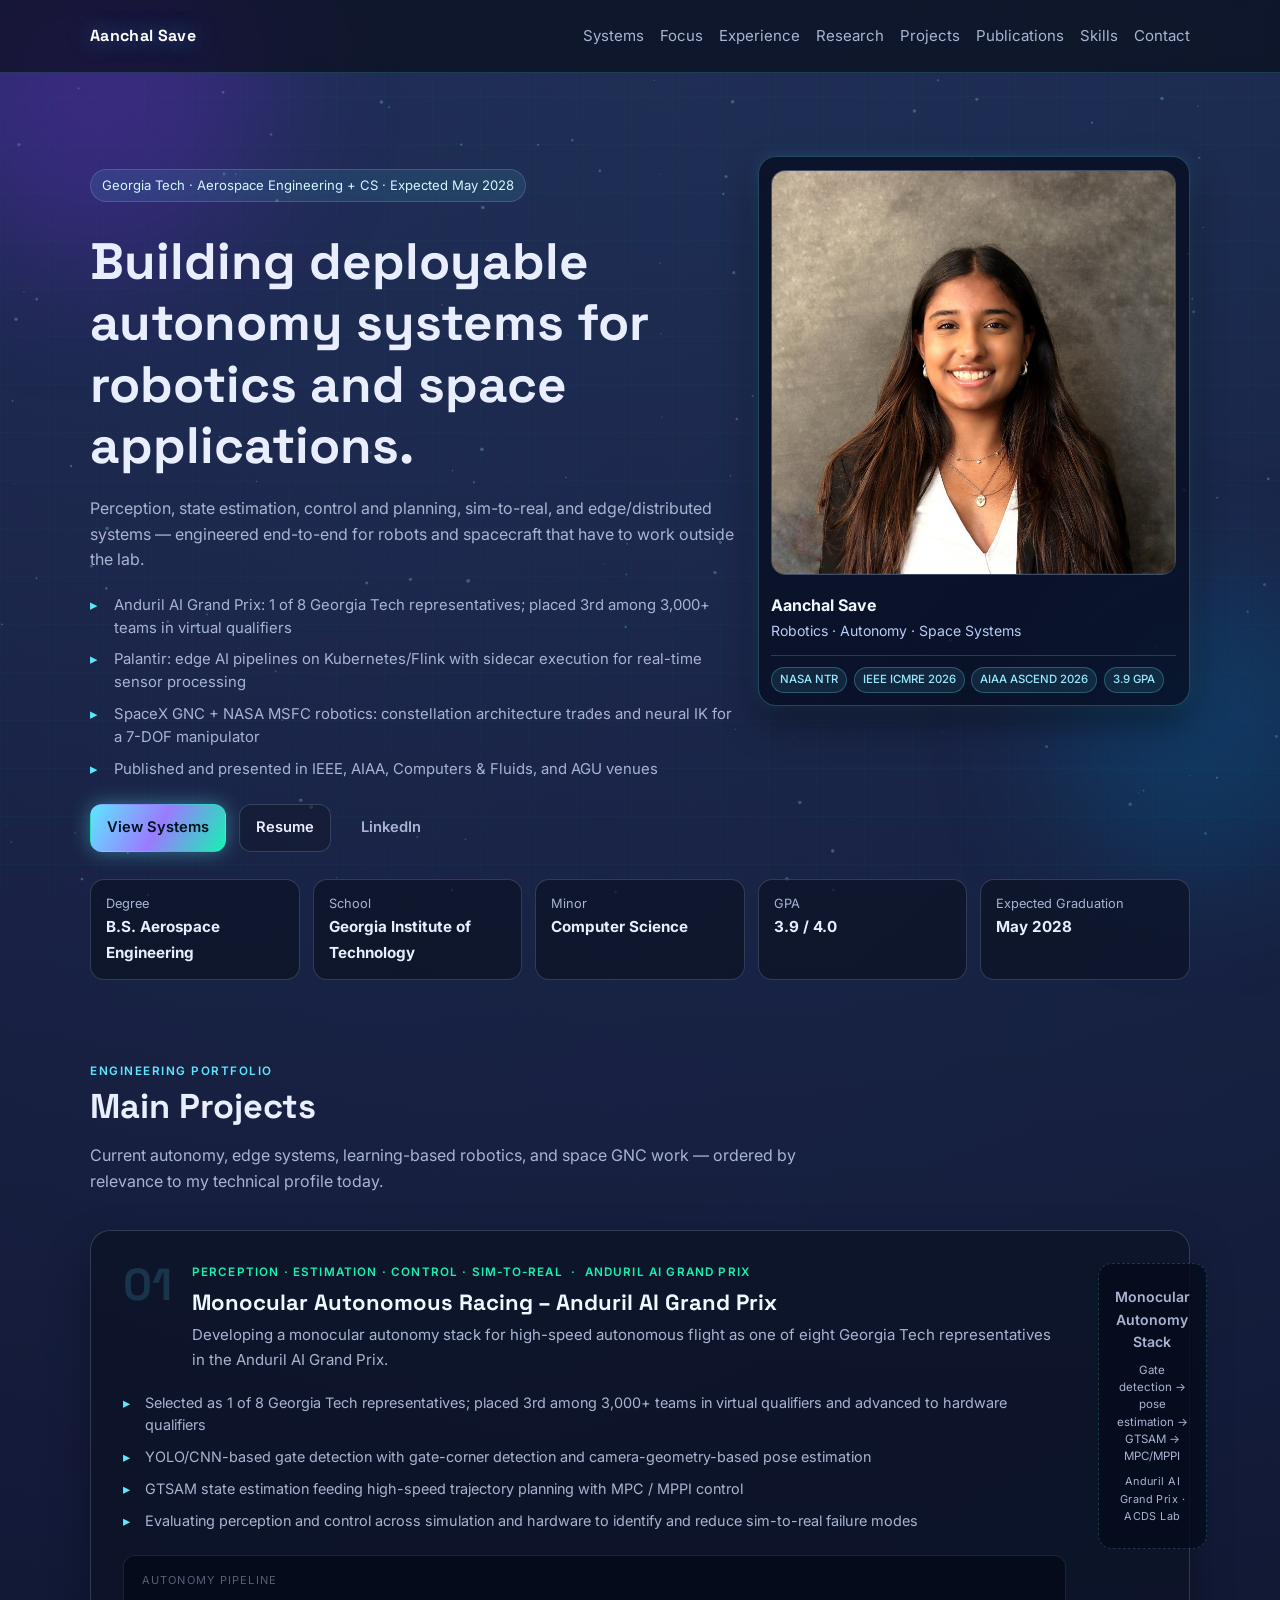
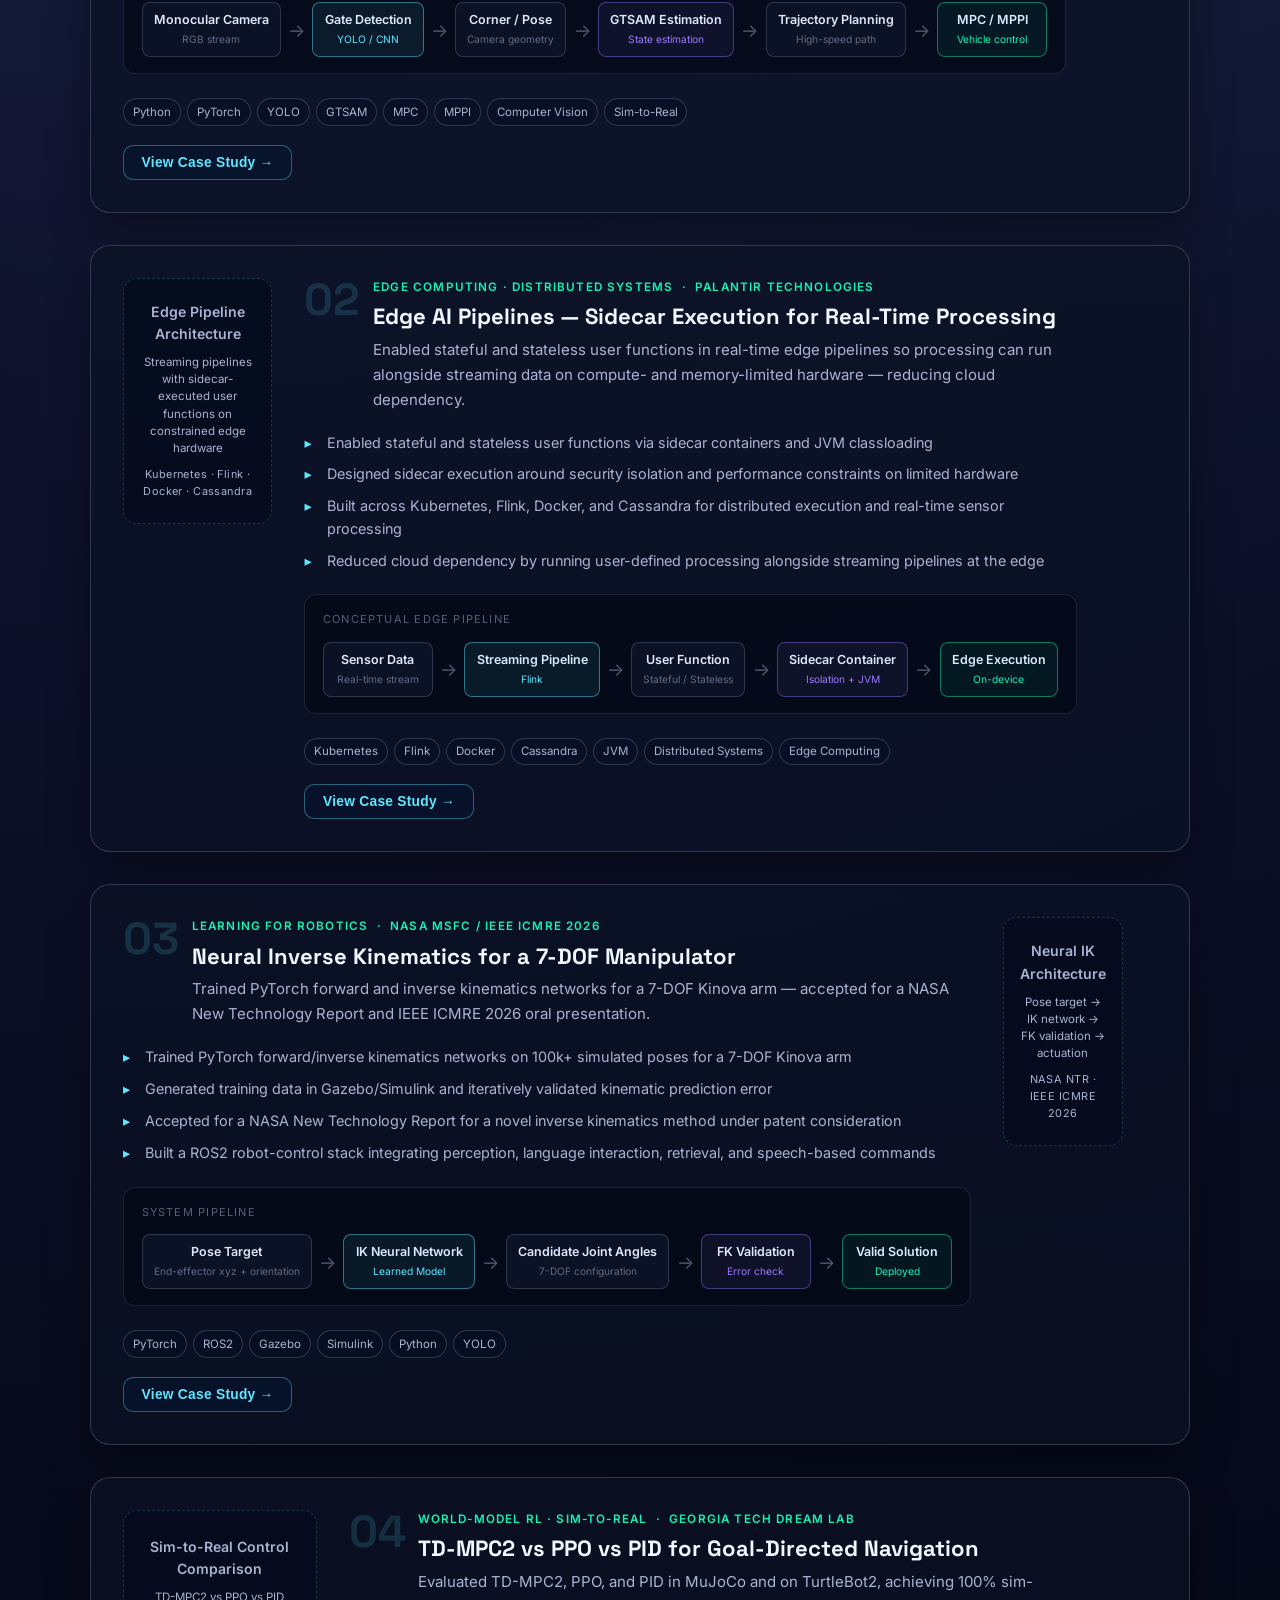
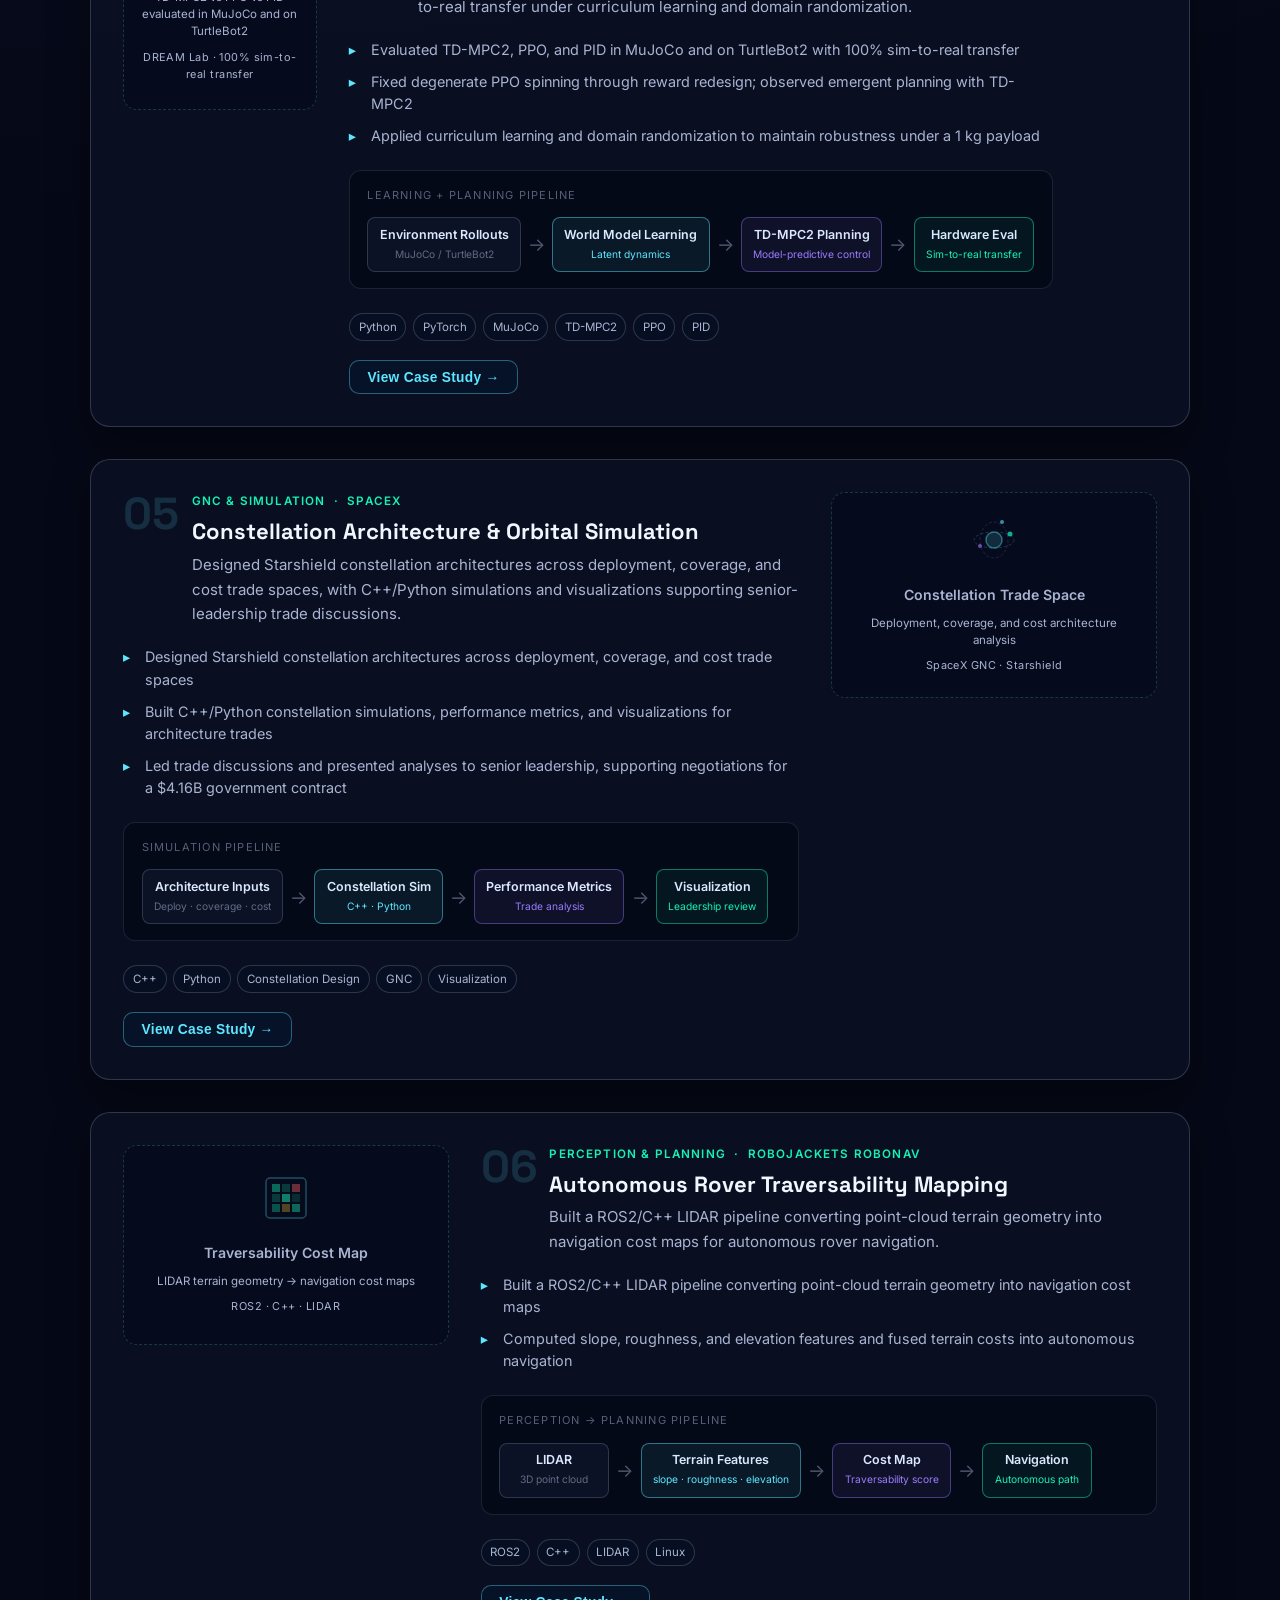
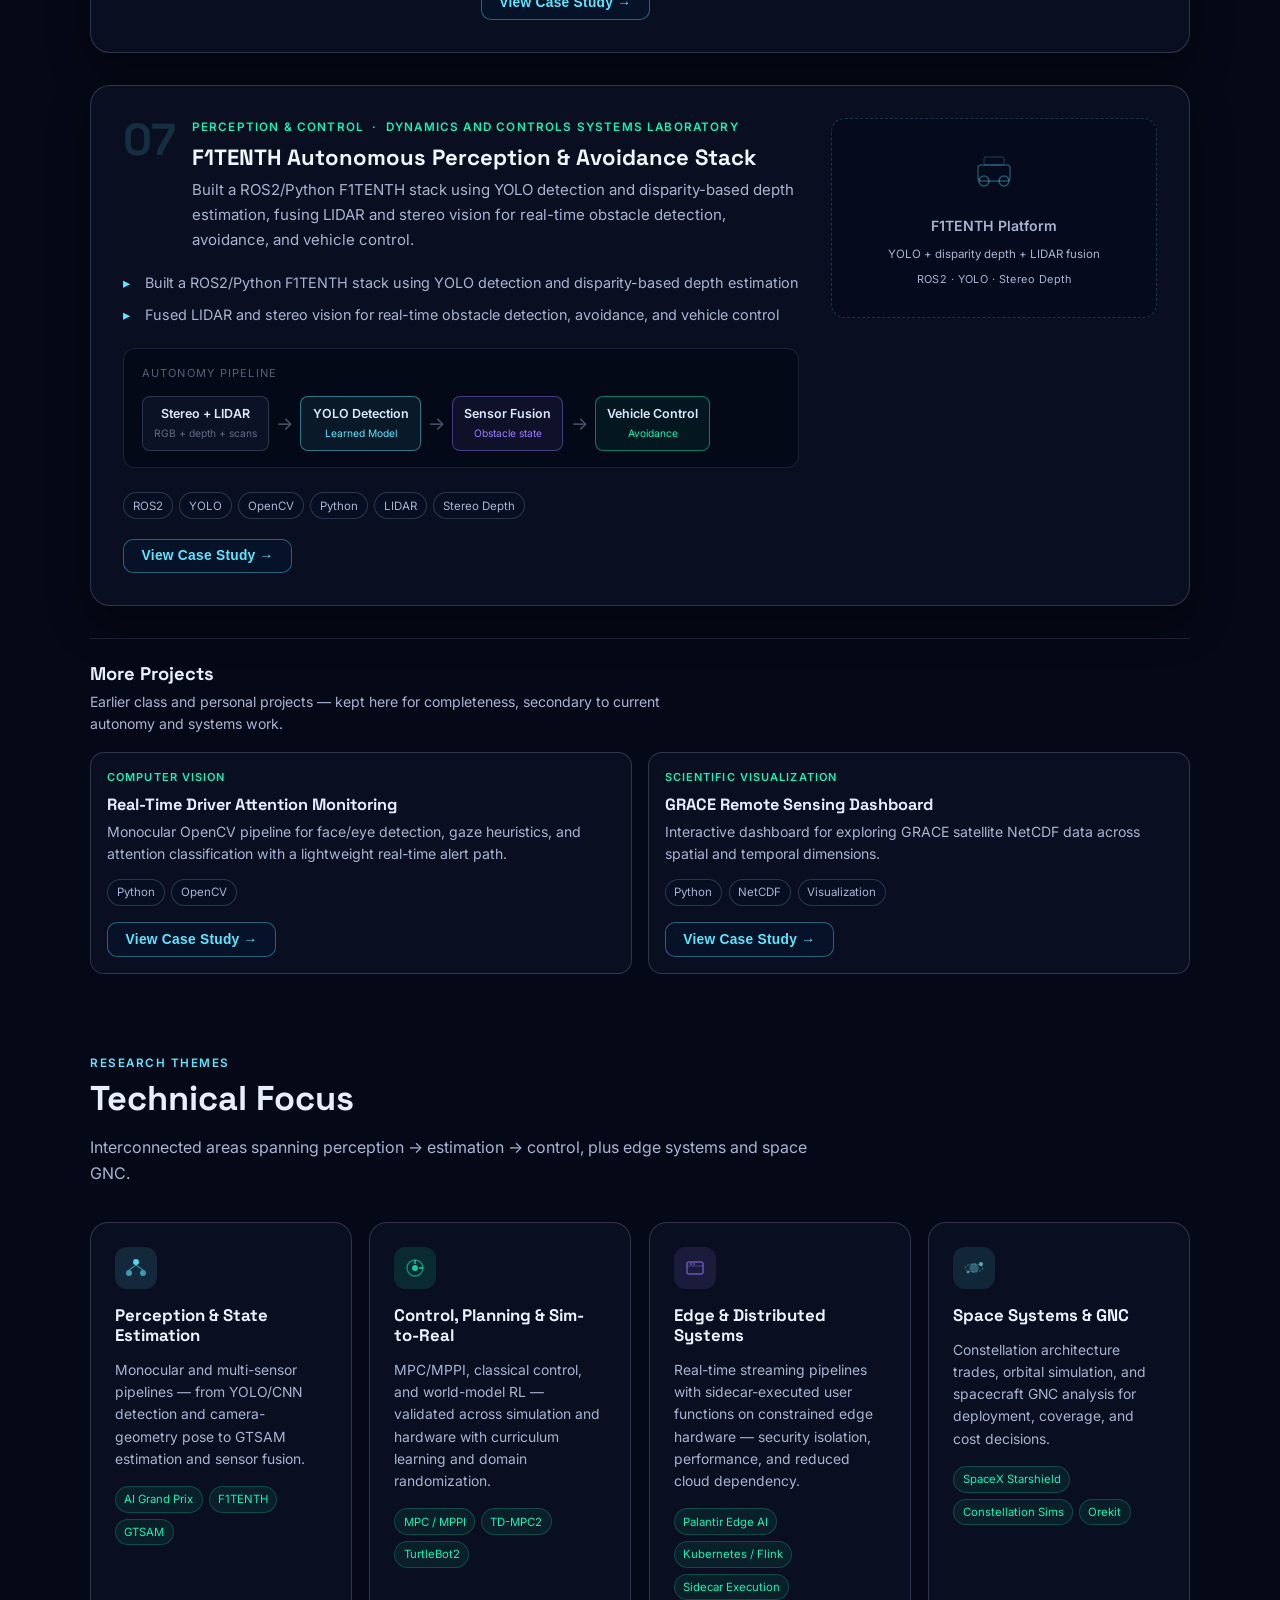
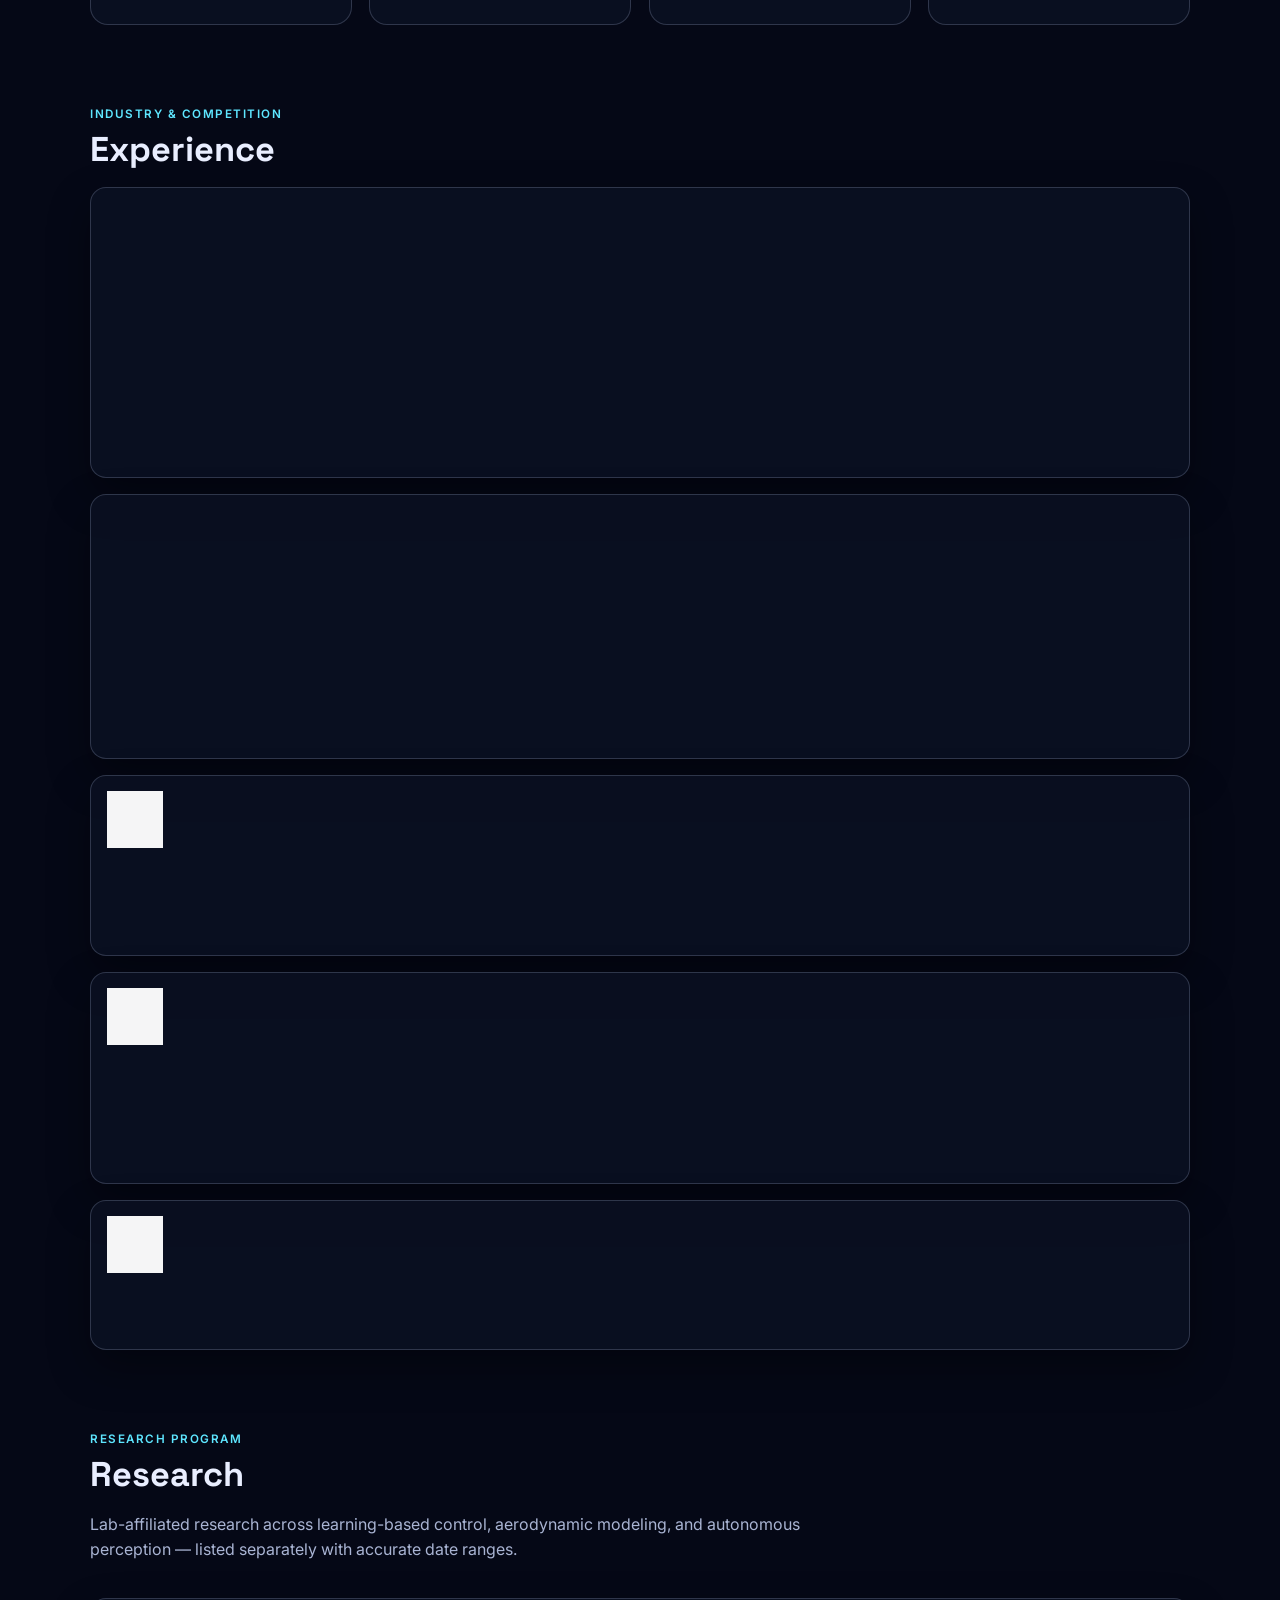
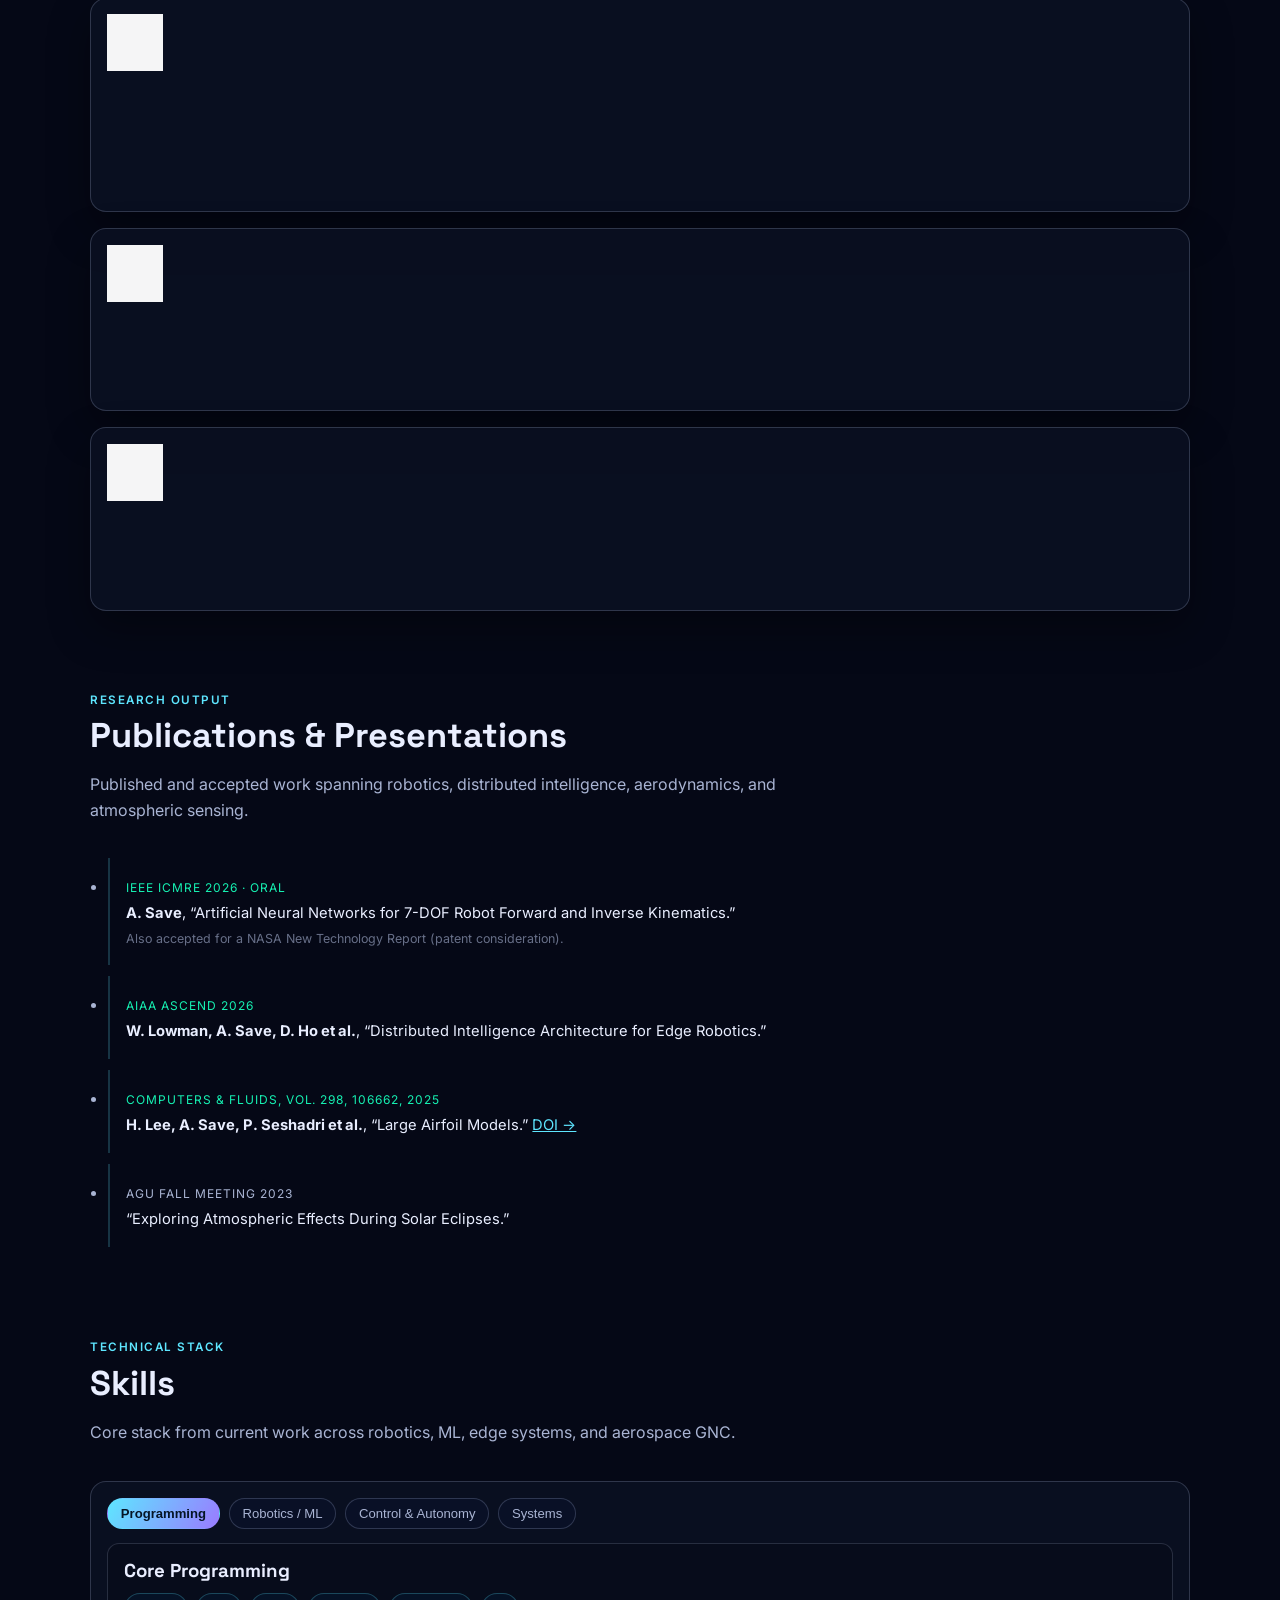
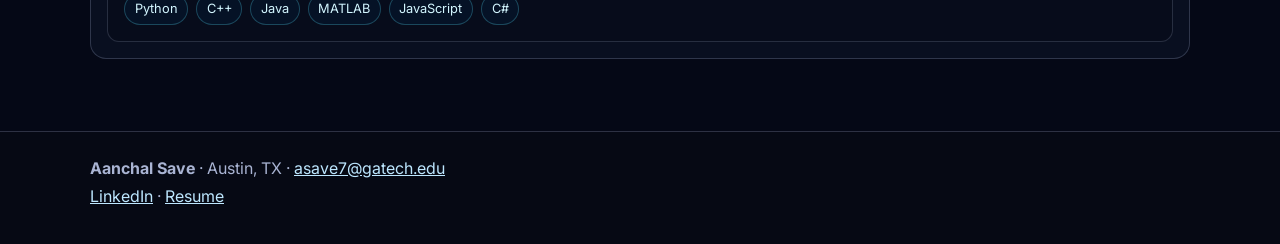
==== commit 70314633: "Update portfolio to match newest resume and experience hierarchy Replace the on-site resume PDF, cor" ====
--- a/index.html
+++ b/index.html
@@ -6,7 +6,7 @@
   <title>Aanchal Save | Robotics &amp; Autonomous Systems Engineer</title>
   <meta
     name="description"
-    content="Aanchal Save — building learning-based robotic and autonomous systems from perception to control. Neural IK, rover autonomy, F1TENTH, orbital simulation. NASA, SpaceX, Georgia Tech."
+    content="Aanchal Save — building deployable autonomy systems for robotics and space applications. Perception, state estimation, control, edge systems. Georgia Tech, Anduril AI Grand Prix, Palantir, SpaceX, NASA."
   />
   <link rel="preconnect" href="https://fonts.googleapis.com" />
   <link rel="preconnect" href="https://fonts.gstatic.com" crossorigin />
@@ -45,17 +45,17 @@
     <section class="hero container">
       <div class="hero-layout">
         <div>
-          <p class="eyebrow">Georgia Tech &middot; Aerospace Engineering + CS</p>
-          <h1>Building learning-based robotic and autonomous systems &mdash; from perception to control.</h1>
+          <p class="eyebrow">Georgia Tech &middot; Aerospace Engineering + CS &middot; Expected May 2028</p>
+          <h1>Building deployable autonomy systems for robotics and space applications.</h1>
           <p class="hero-copy">
-            I design and implement pipelines where classical dynamics, learned models, and real-time planning
-            combine to make robots work reliably outside the lab.
+            Perception, state estimation, control and planning, sim-to-real, and edge/distributed systems —
+            engineered end-to-end for robots and spacecraft that have to work outside the lab.
           </p>
           <ul class="hero-bullets">
-            <li>Built a neural IK system for a 7-DOF robotic manipulator &mdash; filed toward NASA New Technology Report, accepted IEEE ICMRE 2026</li>
-            <li>Developed autonomy pipelines for rover and F1TENTH platforms using ROS2, C++, LIDAR, and vision</li>
-            <li>Built simulation and analysis tools for constellation design, orbital propagation, and debris mitigation at SpaceX and Skyfall Space</li>
-            <li>Published and presented in IEEE, AIAA, AGU, and Computers and Fluids venues</li>
+            <li>Anduril AI Grand Prix: 1 of 8 Georgia Tech representatives; placed 3rd among 3,000+ teams in virtual qualifiers</li>
+            <li>Palantir: edge AI pipelines on Kubernetes/Flink with sidecar execution for real-time sensor processing</li>
+            <li>SpaceX GNC + NASA MSFC robotics: constellation architecture trades and neural IK for a 7-DOF manipulator</li>
+            <li>Published and presented in IEEE, AIAA, Computers &amp; Fluids, and AGU venues</li>
           </ul>
           <div class="hero-actions">
             <a class="btn btn-primary" href="#systems">View Systems</a>
@@ -71,15 +71,16 @@
             <span>NASA NTR</span>
             <span>IEEE ICMRE 2026</span>
             <span>AIAA ASCEND 2026</span>
-            <span>4.0 GPA</span>
+            <span>3.9 GPA</span>
           </div>
         </aside>
       </div>
       <div class="quick-facts">
         <article><span>Degree</span><strong>B.S. Aerospace Engineering</strong></article>
-        <article><span>School</span><strong>Georgia Tech</strong></article>
+        <article><span>School</span><strong>Georgia Institute of Technology</strong></article>
         <article><span>Minor</span><strong>Computer Science</strong></article>
-        <article><span>GPA</span><strong>4.0 / 4.0</strong></article>
+        <article><span>GPA</span><strong>3.9 / 4.0</strong></article>
+        <article><span>Expected Graduation</span><strong>May 2028</strong></article>
       </div>
     </section>
 
@@ -88,28 +89,160 @@
       <div class="section-label">Engineering Portfolio</div>
       <h2>Main Projects</h2>
       <p class="section-intro">
-        Seven major projects spanning neural robotics, world-model reinforcement learning, autonomous perception, space systems,
-        and applied computer vision/data engineering. Each reflects full-stack engineering from data and modeling to validation and deployment.
+        Current autonomy, edge systems, learning-based robotics, and space GNC work —
+        ordered by relevance to my technical profile today.
       </p>
 
-      <!-- SYSTEM 1: Neural IK -->
-      <div class="system-card" id="system-neural-ik">
+      <!-- SYSTEM 01: AI Grand Prix -->
+      <div class="system-card" id="system-aigp">
         <div class="system-card-body">
           <div class="system-card-header">
             <div class="system-number">01</div>
             <div>
-              <div class="system-tag">Learning for Robotics &nbsp;&middot;&nbsp; NASA / IEEE ICMRE 2026</div>
+              <div class="system-tag">Perception &middot; Estimation &middot; Control &middot; Sim-to-Real &nbsp;&middot;&nbsp; Anduril AI Grand Prix</div>
+              <h3>Monocular Autonomous Racing – Anduril AI Grand Prix</h3>
+              <p class="system-hook">
+                Developing a monocular autonomy stack for high-speed autonomous flight as one of eight
+                Georgia Tech representatives in the Anduril AI Grand Prix.
+              </p>
+            </div>
+          </div>
+          <ul class="system-bullets">
+            <li>Selected as 1 of 8 Georgia Tech representatives; placed 3rd among 3,000+ teams in virtual qualifiers and advanced to hardware qualifiers</li>
+            <li>YOLO/CNN-based gate detection with gate-corner detection and camera-geometry-based pose estimation</li>
+            <li>GTSAM state estimation feeding high-speed trajectory planning with MPC / MPPI control</li>
+            <li>Evaluating perception and control across simulation and hardware to identify and reduce sim-to-real failure modes</li>
+          </ul>
+          <div class="pipeline-wrap">
+            <div class="pipeline-label">Autonomy Pipeline</div>
+            <div class="pipeline-diagram">
+              <div class="pipeline-step">
+                <span class="step-main">Monocular Camera</span>
+                <span class="step-sub">RGB stream</span>
+              </div>
+              <div class="pipeline-arrow">&rarr;</div>
+              <div class="pipeline-step highlight">
+                <span class="step-main">Gate Detection</span>
+                <span class="step-sub step-tag-brand">YOLO / CNN</span>
+              </div>
+              <div class="pipeline-arrow">&rarr;</div>
+              <div class="pipeline-step">
+                <span class="step-main">Corner / Pose</span>
+                <span class="step-sub">Camera geometry</span>
+              </div>
+              <div class="pipeline-arrow">&rarr;</div>
+              <div class="pipeline-step secondary">
+                <span class="step-main">GTSAM Estimation</span>
+                <span class="step-sub step-tag-purple">State estimation</span>
+              </div>
+              <div class="pipeline-arrow">&rarr;</div>
+              <div class="pipeline-step">
+                <span class="step-main">Trajectory Planning</span>
+                <span class="step-sub">High-speed path</span>
+              </div>
+              <div class="pipeline-arrow">&rarr;</div>
+              <div class="pipeline-step success">
+                <span class="step-main">MPC / MPPI</span>
+                <span class="step-sub step-tag-green">Vehicle control</span>
+              </div>
+            </div>
+          </div>
+          <div class="system-stack">
+            <span>Python</span><span>PyTorch</span><span>YOLO</span><span>GTSAM</span><span>MPC</span><span>MPPI</span><span>Computer Vision</span><span>Sim-to-Real</span>
+          </div>
+          <button class="case-trigger" type="button" data-case-id="case-aigp">View Case Study &rarr;</button>
+        </div>
+        <div class="system-card-visual">
+          <div class="img-placeholder">
+            <p class="placeholder-title">Monocular Autonomy Stack</p>
+            <p class="placeholder-note">Gate detection &rarr; pose estimation &rarr; GTSAM &rarr; MPC/MPPI</p>
+            <p class="placeholder-meta">Anduril AI Grand Prix &middot; ACDS Lab</p>
+          </div>
+        </div>
+      </div>
+
+      <!-- SYSTEM 02: Palantir Edge AI -->
+      <div class="system-card system-card-flip" id="system-palantir">
+        <div class="system-card-visual">
+          <div class="img-placeholder">
+            <p class="placeholder-title">Edge Pipeline Architecture</p>
+            <p class="placeholder-note">Streaming pipelines with sidecar-executed user functions on constrained edge hardware</p>
+            <p class="placeholder-meta">Kubernetes &middot; Flink &middot; Docker &middot; Cassandra</p>
+          </div>
+        </div>
+        <div class="system-card-body">
+          <div class="system-card-header">
+            <div class="system-number">02</div>
+            <div>
+              <div class="system-tag">Edge Computing &middot; Distributed Systems &nbsp;&middot;&nbsp; Palantir Technologies</div>
+              <h3>Edge AI Pipelines — Sidecar Execution for Real-Time Processing</h3>
+              <p class="system-hook">
+                Enabled stateful and stateless user functions in real-time edge pipelines so processing
+                can run alongside streaming data on compute- and memory-limited hardware — reducing cloud dependency.
+              </p>
+            </div>
+          </div>
+          <ul class="system-bullets">
+            <li>Enabled stateful and stateless user functions via sidecar containers and JVM classloading</li>
+            <li>Designed sidecar execution around security isolation and performance constraints on limited hardware</li>
+            <li>Built across Kubernetes, Flink, Docker, and Cassandra for distributed execution and real-time sensor processing</li>
+            <li>Reduced cloud dependency by running user-defined processing alongside streaming pipelines at the edge</li>
+          </ul>
+          <div class="pipeline-wrap">
+            <div class="pipeline-label">Conceptual Edge Pipeline</div>
+            <div class="pipeline-diagram">
+              <div class="pipeline-step">
+                <span class="step-main">Sensor Data</span>
+                <span class="step-sub">Real-time stream</span>
+              </div>
+              <div class="pipeline-arrow">&rarr;</div>
+              <div class="pipeline-step highlight">
+                <span class="step-main">Streaming Pipeline</span>
+                <span class="step-sub step-tag-brand">Flink</span>
+              </div>
+              <div class="pipeline-arrow">&rarr;</div>
+              <div class="pipeline-step">
+                <span class="step-main">User Function</span>
+                <span class="step-sub">Stateful / Stateless</span>
+              </div>
+              <div class="pipeline-arrow">&rarr;</div>
+              <div class="pipeline-step secondary">
+                <span class="step-main">Sidecar Container</span>
+                <span class="step-sub step-tag-purple">Isolation + JVM</span>
+              </div>
+              <div class="pipeline-arrow">&rarr;</div>
+              <div class="pipeline-step success">
+                <span class="step-main">Edge Execution</span>
+                <span class="step-sub step-tag-green">On-device</span>
+              </div>
+            </div>
+          </div>
+          <div class="system-stack">
+            <span>Kubernetes</span><span>Flink</span><span>Docker</span><span>Cassandra</span><span>JVM</span><span>Distributed Systems</span><span>Edge Computing</span>
+          </div>
+          <button class="case-trigger" type="button" data-case-id="case-palantir">View Case Study &rarr;</button>
+        </div>
+      </div>
+
+      <!-- SYSTEM 03: Neural IK -->
+      <div class="system-card" id="system-neural-ik">
+        <div class="system-card-body">
+          <div class="system-card-header">
+            <div class="system-number">03</div>
+            <div>
+              <div class="system-tag">Learning for Robotics &nbsp;&middot;&nbsp; NASA MSFC / IEEE ICMRE 2026</div>
               <h3>Neural Inverse Kinematics for a 7-DOF Manipulator</h3>
               <p class="system-hook">
-                Replaced traditional IK solvers with a learned neural architecture &mdash; enabling faster,
-                more generalizable joint-space solutions for a high-DOF robotic arm.
+                Trained PyTorch forward and inverse kinematics networks for a 7-DOF Kinova arm —
+                accepted for a NASA New Technology Report and IEEE ICMRE 2026 oral presentation.
               </p>
             </div>
           </div>
           <ul class="system-bullets">
-            <li>Designed and trained a PyTorch architecture on Gazebo + Simulink simulation data to solve both forward and inverse kinematics jointly</li>
-            <li>Introduced a validation loop using a forward kinematics model to verify candidate joint angle solutions before actuation</li>
-            <li>Novel approach filed toward NASA New Technology Report (patent process); accepted for oral presentation and publication at IEEE ICMRE 2026</li>
+            <li>Trained PyTorch forward/inverse kinematics networks on 100k+ simulated poses for a 7-DOF Kinova arm</li>
+            <li>Generated training data in Gazebo/Simulink and iteratively validated kinematic prediction error</li>
+            <li>Accepted for a NASA New Technology Report for a novel inverse kinematics method under patent consideration</li>
+            <li>Built a ROS2 robot-control stack integrating perception, language interaction, retrieval, and speech-based commands</li>
           </ul>
           <div class="pipeline-wrap">
             <div class="pipeline-label">System Pipeline</div>
@@ -131,7 +264,7 @@
               <div class="pipeline-arrow">&rarr;</div>
               <div class="pipeline-step secondary">
                 <span class="step-main">FK Validation</span>
-                <span class="step-sub step-tag-purple">Validation Loop</span>
+                <span class="step-sub step-tag-purple">Error check</span>
               </div>
               <div class="pipeline-arrow">&rarr;</div>
               <div class="pipeline-step success">
@@ -141,53 +274,51 @@
             </div>
           </div>
           <div class="system-stack">
-            <span>PyTorch</span><span>ROS2</span><span>Gazebo</span><span>Simulink</span><span>Python</span>
+            <span>PyTorch</span><span>ROS2</span><span>Gazebo</span><span>Simulink</span><span>Python</span><span>YOLO</span>
           </div>
           <button class="case-trigger" type="button" data-case-id="case-neural-ik">View Case Study &rarr;</button>
         </div>
         <div class="system-card-visual">
           <div class="img-placeholder">
-            <p class="placeholder-title">Architecture Diagram in Case Study</p>
-            <p class="placeholder-note">Open the Neural IK case study to view the full iterative validation loop diagram.</p>
-            <p class="placeholder-meta">Focused on readability and detail in-modal</p>
-          </div>
-        </div>
-      </div>
-
-      <!-- SYSTEM 2: TD-MPC2 -->
+            <p class="placeholder-title">Neural IK Architecture</p>
+            <p class="placeholder-note">Pose target &rarr; IK network &rarr; FK validation &rarr; actuation</p>
+            <p class="placeholder-meta">NASA NTR &middot; IEEE ICMRE 2026</p>
+          </div>
+        </div>
+      </div>
+
+      <!-- SYSTEM 04: TD-MPC2 -->
       <div class="system-card system-card-flip" id="system-tdmpc2">
         <div class="system-card-visual">
           <div class="img-placeholder">
-            <p class="placeholder-title">TD-MPC Visuals Coming Soon</p>
-            <p class="placeholder-note">Project media will be added once experiments are finalized.</p>
-            <p class="placeholder-meta">Benchmark plots and rollout comparisons</p>
+            <p class="placeholder-title">Sim-to-Real Control Comparison</p>
+            <p class="placeholder-note">TD-MPC2 vs PPO vs PID evaluated in MuJoCo and on TurtleBot2</p>
+            <p class="placeholder-meta">DREAM Lab &middot; 100% sim-to-real transfer</p>
           </div>
         </div>
         <div class="system-card-body">
           <div class="system-card-header">
-            <div class="system-number">02</div>
+            <div class="system-number">04</div>
             <div>
-              <div class="system-tag">World-Model Reinforcement Learning &nbsp;&middot;&nbsp; Georgia Tech DREAM Lab</div>
-              <h3>TD-MPC vs PPO vs PID for Goal-Directed Navigation</h3>
+              <div class="system-tag">World-Model RL &middot; Sim-to-Real &nbsp;&middot;&nbsp; Georgia Tech DREAM Lab</div>
+              <h3>TD-MPC2 vs PPO vs PID for Goal-Directed Navigation</h3>
               <p class="system-hook">
-                Designed and evaluated multiple control strategies (PID, PPO, TD-MPC) for goal-directed robot navigation across simulation and real-world deployment.
+                Evaluated TD-MPC2, PPO, and PID in MuJoCo and on TurtleBot2, achieving 100% sim-to-real transfer
+                under curriculum learning and domain randomization.
               </p>
             </div>
           </div>
           <ul class="system-bullets">
-            <li>Implemented and tuned three control paradigms: PID (classical control baseline), PPO (model-free reinforcement learning), and TD-MPC (learning-based model predictive control using latent dynamics)</li>
-            <li>Built a curriculum learning pipeline with progressively increasing task difficulty to improve training stability and convergence for RL and TD-MPC</li>
-            <li>Evaluated performance in simulation environments (Isaac Lab / MuJoCo) and real robot deployment for sim-to-real transfer</li>
-            <li>Compared methods using goal-reaching accuracy, trajectory efficiency, and stability/convergence behavior</li>
-            <li>Key findings: TD-MPC showed strong structured behavior and planning efficiency in simulation; PPO required significant tuning and exhibited instability; PID was reliable for simple tasks but lacked adaptability</li>
-            <li>Observed sim-to-real gap across all methods due to dynamics mismatch and unmodeled real-world effects</li>
+            <li>Evaluated TD-MPC2, PPO, and PID in MuJoCo and on TurtleBot2 with 100% sim-to-real transfer</li>
+            <li>Fixed degenerate PPO spinning through reward redesign; observed emergent planning with TD-MPC2</li>
+            <li>Applied curriculum learning and domain randomization to maintain robustness under a 1 kg payload</li>
           </ul>
           <div class="pipeline-wrap">
             <div class="pipeline-label">Learning + Planning Pipeline</div>
             <div class="pipeline-diagram">
               <div class="pipeline-step">
                 <span class="step-main">Environment Rollouts</span>
-                <span class="step-sub">Isaac / MuJoCo / MetaWorld</span>
+                <span class="step-sub">MuJoCo / TurtleBot2</span>
               </div>
               <div class="pipeline-arrow">&rarr;</div>
               <div class="pipeline-step highlight">
@@ -201,22 +332,88 @@
               </div>
               <div class="pipeline-arrow">&rarr;</div>
               <div class="pipeline-step success">
-                <span class="step-main">Policy Evaluation</span>
-                <span class="step-sub step-tag-green">Robustness + sample efficiency</span>
+                <span class="step-main">Hardware Eval</span>
+                <span class="step-sub step-tag-green">Sim-to-real transfer</span>
               </div>
             </div>
           </div>
           <div class="system-stack">
-            <span>Python</span><span>PyTorch</span><span>Isaac Lab</span><span>Isaac Gym</span><span>MuJoCo</span>
+            <span>Python</span><span>PyTorch</span><span>MuJoCo</span><span>TD-MPC2</span><span>PPO</span><span>PID</span>
           </div>
           <button class="case-trigger" type="button" data-case-id="case-tdmpc">View Case Study &rarr;</button>
         </div>
       </div>
 
-      <!-- SYSTEM 3: Rover Traversability -->
+      <!-- SYSTEM 05: Orbital / SpaceX -->
+      <div class="system-card" id="system-orbital">
+        <div class="system-card-body">
+          <div class="system-card-header">
+            <div class="system-number">05</div>
+            <div>
+              <div class="system-tag">GNC &amp; Simulation &nbsp;&middot;&nbsp; SpaceX</div>
+              <h3>Constellation Architecture &amp; Orbital Simulation</h3>
+              <p class="system-hook">
+                Designed Starshield constellation architectures across deployment, coverage, and cost trade spaces,
+                with C++/Python simulations and visualizations supporting senior-leadership trade discussions.
+              </p>
+            </div>
+          </div>
+          <ul class="system-bullets">
+            <li>Designed Starshield constellation architectures across deployment, coverage, and cost trade spaces</li>
+            <li>Built C++/Python constellation simulations, performance metrics, and visualizations for architecture trades</li>
+            <li>Led trade discussions and presented analyses to senior leadership, supporting negotiations for a $4.16B government contract</li>
+          </ul>
+          <div class="pipeline-wrap">
+            <div class="pipeline-label">Simulation Pipeline</div>
+            <div class="pipeline-diagram">
+              <div class="pipeline-step">
+                <span class="step-main">Architecture Inputs</span>
+                <span class="step-sub">Deploy &middot; coverage &middot; cost</span>
+              </div>
+              <div class="pipeline-arrow">&rarr;</div>
+              <div class="pipeline-step highlight">
+                <span class="step-main">Constellation Sim</span>
+                <span class="step-sub step-tag-brand">C++ &middot; Python</span>
+              </div>
+              <div class="pipeline-arrow">&rarr;</div>
+              <div class="pipeline-step secondary">
+                <span class="step-main">Performance Metrics</span>
+                <span class="step-sub step-tag-purple">Trade analysis</span>
+              </div>
+              <div class="pipeline-arrow">&rarr;</div>
+              <div class="pipeline-step success">
+                <span class="step-main">Visualization</span>
+                <span class="step-sub step-tag-green">Leadership review</span>
+              </div>
+            </div>
+          </div>
+          <div class="system-stack">
+            <span>C++</span><span>Python</span><span>Constellation Design</span><span>GNC</span><span>Visualization</span>
+          </div>
+          <button class="case-trigger" type="button" data-case-id="case-orbital">View Case Study &rarr;</button>
+        </div>
+        <div class="system-card-visual">
+          <div class="img-placeholder">
+            <div class="placeholder-icon">
+              <svg width="48" height="48" viewBox="0 0 48 48" fill="none" xmlns="http://www.w3.org/2000/svg">
+                <circle cx="24" cy="24" r="8" fill="rgba(94,230,255,0.15)" stroke="rgba(94,230,255,0.4)" stroke-width="1.5"/>
+                <ellipse cx="24" cy="24" rx="20" ry="8" stroke="rgba(94,230,255,0.2)" stroke-width="1" stroke-dasharray="3 2"/>
+                <ellipse cx="24" cy="24" rx="14" ry="18" stroke="rgba(154,123,255,0.2)" stroke-width="1" stroke-dasharray="3 2"/>
+                <circle cx="40" cy="18" r="2.5" fill="rgba(22,242,179,0.7)"/>
+                <circle cx="32" cy="6" r="2" fill="rgba(94,230,255,0.6)"/>
+                <circle cx="10" cy="30" r="2" fill="rgba(154,123,255,0.6)"/>
+              </svg>
+            </div>
+            <p class="placeholder-title">Constellation Trade Space</p>
+            <p class="placeholder-note">Deployment, coverage, and cost architecture analysis</p>
+            <p class="placeholder-meta">SpaceX GNC &middot; Starshield</p>
+          </div>
+        </div>
+      </div>
+
+      <!-- SYSTEM 06: Rover Traversability -->
       <div class="system-card system-card-flip" id="system-rover">
         <div class="system-card-visual">
-          <!-- TODO: Replace with rover traversability map visualization from Wix site -->
           <div class="img-placeholder">
             <div class="placeholder-icon">
               <svg width="48" height="48" viewBox="0 0 48 48" fill="none" xmlns="http://www.w3.org/2000/svg">
@@ -233,26 +430,25 @@
               </svg>
             </div>
             <p class="placeholder-title">Traversability Cost Map</p>
-            <p class="placeholder-note">TODO: Add LIDAR map or rover<br/>image from Wix project gallery</p>
-            <p class="placeholder-meta">ROS2 &middot; LIDAR &middot; PCL &middot; C++</p>
+            <p class="placeholder-note">LIDAR terrain geometry &rarr; navigation cost maps</p>
+            <p class="placeholder-meta">ROS2 &middot; C++ &middot; LIDAR</p>
           </div>
         </div>
         <div class="system-card-body">
           <div class="system-card-header">
-            <div class="system-number">03</div>
+            <div class="system-number">06</div>
             <div>
-              <div class="system-tag">Perception &amp; Planning &nbsp;&middot;&nbsp; RoboJackets</div>
+              <div class="system-tag">Perception &amp; Planning &nbsp;&middot;&nbsp; RoboJackets RoboNav</div>
               <h3>Autonomous Rover Traversability Mapping</h3>
               <p class="system-hook">
-                Built a real-time terrain analysis pipeline that converts raw LIDAR point clouds into
-                cost maps the planner can act on &mdash; closing the loop from sensor to motion.
+                Built a ROS2/C++ LIDAR pipeline converting point-cloud terrain geometry into navigation cost maps
+                for autonomous rover navigation.
               </p>
             </div>
           </div>
           <ul class="system-bullets">
-            <li>Implemented surface normal estimation and terrain feature extraction (slope, roughness, height variance) from 3D point clouds using PCL and ROS2 in C++</li>
-            <li>Designed a cost function mapping terrain features to traversability scores, generating a real-time cost map consumed by the motion planner</li>
-            <li>Deployed on a physical competition rover; integrated with a path planner for fully autonomous navigation in unstructured terrain</li>
+            <li>Built a ROS2/C++ LIDAR pipeline converting point-cloud terrain geometry into navigation cost maps</li>
+            <li>Computed slope, roughness, and elevation features and fused terrain costs into autonomous navigation</li>
           </ul>
           <div class="pipeline-wrap">
             <div class="pipeline-label">Perception &rarr; Planning Pipeline</div>
@@ -262,59 +458,53 @@
                 <span class="step-sub">3D point cloud</span>
               </div>
               <div class="pipeline-arrow">&rarr;</div>
-              <div class="pipeline-step">
-                <span class="step-main">Surface Normals</span>
-                <span class="step-sub">PCL estimation</span>
-              </div>
-              <div class="pipeline-arrow">&rarr;</div>
               <div class="pipeline-step highlight">
                 <span class="step-main">Terrain Features</span>
-                <span class="step-sub step-tag-brand">slope &middot; roughness &middot; &Delta;h</span>
+                <span class="step-sub step-tag-brand">slope &middot; roughness &middot; elevation</span>
               </div>
               <div class="pipeline-arrow">&rarr;</div>
               <div class="pipeline-step secondary">
-                <span class="step-main">Cost Function</span>
+                <span class="step-main">Cost Map</span>
                 <span class="step-sub step-tag-purple">Traversability score</span>
               </div>
               <div class="pipeline-arrow">&rarr;</div>
               <div class="pipeline-step success">
-                <span class="step-main">Planner</span>
-                <span class="step-sub step-tag-green">Cost map in</span>
+                <span class="step-main">Navigation</span>
+                <span class="step-sub step-tag-green">Autonomous path</span>
               </div>
             </div>
           </div>
           <div class="system-stack">
-            <span>ROS2</span><span>C++</span><span>PCL</span><span>LIDAR</span><span>Linux</span>
+            <span>ROS2</span><span>C++</span><span>LIDAR</span><span>Linux</span>
           </div>
           <button class="case-trigger" type="button" data-case-id="case-rover">View Case Study &rarr;</button>
         </div>
       </div>
 
-      <!-- SYSTEM 4: F1TENTH -->
+      <!-- SYSTEM 07: F1TENTH -->
       <div class="system-card" id="system-f1tenth">
         <div class="system-card-body">
           <div class="system-card-header">
-            <div class="system-number">04</div>
+            <div class="system-number">07</div>
             <div>
-              <div class="system-tag">Perception &amp; Control &nbsp;&middot;&nbsp; GT Active Safety Lab</div>
+              <div class="system-tag">Perception &amp; Control &nbsp;&middot;&nbsp; Dynamics and Controls Systems Laboratory</div>
               <h3>F1TENTH Autonomous Perception &amp; Avoidance Stack</h3>
               <p class="system-hook">
-                Built a full autonomy pipeline on the F1TENTH platform &mdash; from stereo camera input
-                through YOLO detection and decision logic to real-time vehicle control output.
+                Built a ROS2/Python F1TENTH stack using YOLO detection and disparity-based depth estimation,
+                fusing LIDAR and stereo vision for real-time obstacle detection, avoidance, and vehicle control.
               </p>
             </div>
           </div>
           <ul class="system-bullets">
-            <li>Integrated stereo depth estimation with YOLO-based object detection for real-time obstacle identification, classification, and 3D localization</li>
-            <li>Designed a decision logic layer that maps detected object states to reactive avoidance and waypoint-following behaviors</li>
-            <li>Deployed closed-loop on the F1TENTH hardware platform with ROS2; validated perception-to-control latency under 100 ms</li>
+            <li>Built a ROS2/Python F1TENTH stack using YOLO detection and disparity-based depth estimation</li>
+            <li>Fused LIDAR and stereo vision for real-time obstacle detection, avoidance, and vehicle control</li>
           </ul>
           <div class="pipeline-wrap">
             <div class="pipeline-label">Autonomy Pipeline</div>
             <div class="pipeline-diagram">
               <div class="pipeline-step">
-                <span class="step-main">Stereo Camera</span>
-                <span class="step-sub">RGB + depth</span>
+                <span class="step-main">Stereo + LIDAR</span>
+                <span class="step-sub">RGB + depth + scans</span>
               </div>
               <div class="pipeline-arrow">&rarr;</div>
               <div class="pipeline-step highlight">
@@ -322,29 +512,23 @@
                 <span class="step-sub step-tag-brand">Learned Model</span>
               </div>
               <div class="pipeline-arrow">&rarr;</div>
-              <div class="pipeline-step">
-                <span class="step-main">Object Recognition</span>
-                <span class="step-sub">Class + 3D pose</span>
-              </div>
-              <div class="pipeline-arrow">&rarr;</div>
               <div class="pipeline-step secondary">
-                <span class="step-main">Decision Logic</span>
-                <span class="step-sub step-tag-purple">Behavior selection</span>
+                <span class="step-main">Sensor Fusion</span>
+                <span class="step-sub step-tag-purple">Obstacle state</span>
               </div>
               <div class="pipeline-arrow">&rarr;</div>
               <div class="pipeline-step success">
-                <span class="step-main">Control Output</span>
-                <span class="step-sub step-tag-green">Steer + throttle</span>
+                <span class="step-main">Vehicle Control</span>
+                <span class="step-sub step-tag-green">Avoidance</span>
               </div>
             </div>
           </div>
           <div class="system-stack">
-            <span>ROS2</span><span>YOLO</span><span>OpenCV</span><span>Python</span><span>C++</span><span>Stereo Depth</span>
+            <span>ROS2</span><span>YOLO</span><span>OpenCV</span><span>Python</span><span>LIDAR</span><span>Stereo Depth</span>
           </div>
           <button class="case-trigger" type="button" data-case-id="case-f1tenth">View Case Study &rarr;</button>
         </div>
         <div class="system-card-visual">
-          <!-- TODO: Replace with F1TENTH platform image or detection output screenshot from Wix site -->
           <div class="img-placeholder">
             <div class="placeholder-icon">
               <svg width="48" height="48" viewBox="0 0 48 48" fill="none" xmlns="http://www.w3.org/2000/svg">
@@ -352,199 +536,40 @@
                 <circle cx="14" cy="34" r="5" stroke="rgba(94,230,255,0.35)" stroke-width="1.5"/>
                 <circle cx="34" cy="34" r="5" stroke="rgba(94,230,255,0.35)" stroke-width="1.5"/>
                 <rect x="14" y="10" width="20" height="8" rx="2" stroke="rgba(94,230,255,0.25)" stroke-width="1"/>
-                <line x1="24" y1="18" x2="24" y2="26" stroke="rgba(94,230,255,0.2)" stroke-width="1"/>
               </svg>
             </div>
             <p class="placeholder-title">F1TENTH Platform</p>
-            <p class="placeholder-note">TODO: Add F1TENTH car image or<br/>YOLO detection output from Wix</p>
+            <p class="placeholder-note">YOLO + disparity depth + LIDAR fusion</p>
             <p class="placeholder-meta">ROS2 &middot; YOLO &middot; Stereo Depth</p>
           </div>
         </div>
       </div>
 
-      <!-- SYSTEM 5: Orbital -->
-      <div class="system-card system-card-flip" id="system-orbital">
-        <div class="system-card-visual">
-          <!-- TODO: Replace with orbital simulation or constellation visualization from Wix site -->
-          <div class="img-placeholder">
-            <div class="placeholder-icon">
-              <svg width="48" height="48" viewBox="0 0 48 48" fill="none" xmlns="http://www.w3.org/2000/svg">
-                <circle cx="24" cy="24" r="8" fill="rgba(94,230,255,0.15)" stroke="rgba(94,230,255,0.4)" stroke-width="1.5"/>
-                <ellipse cx="24" cy="24" rx="20" ry="8" stroke="rgba(94,230,255,0.2)" stroke-width="1" stroke-dasharray="3 2"/>
-                <ellipse cx="24" cy="24" rx="14" ry="18" stroke="rgba(154,123,255,0.2)" stroke-width="1" stroke-dasharray="3 2"/>
-                <circle cx="40" cy="18" r="2.5" fill="rgba(22,242,179,0.7)"/>
-                <circle cx="32" cy="6" r="2" fill="rgba(94,230,255,0.6)"/>
-                <circle cx="10" cy="30" r="2" fill="rgba(154,123,255,0.6)"/>
-              </svg>
-            </div>
-            <p class="placeholder-title">Orbital Simulation</p>
-            <p class="placeholder-note">TODO: Add constellation or orbit<br/>visualization from Wix project gallery</p>
-            <p class="placeholder-meta">Orekit &middot; Python &middot; C++</p>
-          </div>
-        </div>
-        <div class="system-card-body">
-          <div class="system-card-header">
-            <div class="system-number">05</div>
-            <div>
-              <div class="system-tag">GNC &amp; Simulation &nbsp;&middot;&nbsp; SpaceX &middot; Skyfall Space &middot; GT SSDL</div>
-              <h3>Orbital Propagation &amp; Constellation Simulation</h3>
-              <p class="system-hook">
-                Built physics-based simulation and analysis pipelines for constellation architecture trades,
-                orbital debris propagation, and spacecraft navigation across three organizations.
-              </p>
-            </div>
-          </div>
-          <ul class="system-bullets">
-            <li>Built Orekit + Python navigation software for orbit propagation and thrust estimation supporting GT SSDL's GPDM mission; contributed to cleanroom integration and post-launch ops planning</li>
-            <li>Designed C++ and Python simulation environments at SpaceX for evaluating next-generation constellation architecture trades, with GNC metric dashboards in Matplotlib, Pandas, and Bokeh</li>
-            <li>Developed orbital debris propagation and capture simulations at Skyfall Space for a NASA-funded CubeSat active debris mitigation mission</li>
-          </ul>
-          <div class="pipeline-wrap">
-            <div class="pipeline-label">Simulation Pipeline</div>
-            <div class="pipeline-diagram">
-              <div class="pipeline-step">
-                <span class="step-main">Initial Conditions</span>
-                <span class="step-sub">TLE / state vector</span>
-              </div>
-              <div class="pipeline-arrow">&rarr;</div>
-              <div class="pipeline-step highlight">
-                <span class="step-main">Propagation</span>
-                <span class="step-sub step-tag-brand">Orekit &middot; Physics</span>
-              </div>
-              <div class="pipeline-arrow">&rarr;</div>
-              <div class="pipeline-step secondary">
-                <span class="step-main">Simulation</span>
-                <span class="step-sub step-tag-purple">C++ &middot; Python</span>
-              </div>
-              <div class="pipeline-arrow">&rarr;</div>
-              <div class="pipeline-step success">
-                <span class="step-main">Analysis &amp; Viz</span>
-                <span class="step-sub step-tag-green">GNC metrics</span>
-              </div>
-            </div>
-          </div>
-          <div class="system-stack">
-            <span>Orekit</span><span>Python</span><span>C++</span><span>Pandas</span><span>Matplotlib</span><span>Bokeh</span>
-          </div>
-          <button class="case-trigger" type="button" data-case-id="case-orbital">View Case Study &rarr;</button>
-        </div>
-      </div>
-
-      <!-- SYSTEM 6: Eye Tracker -->
-      <div class="system-card" id="system-eye-tracker">
-        <div class="system-card-body">
-          <div class="system-card-header">
-            <div class="system-number">06</div>
-            <div>
-              <div class="system-tag">Computer Vision &nbsp;&middot;&nbsp; OpenCV</div>
-              <h3>Real-Time Driver Attention Monitoring (OpenCV)</h3>
-              <p class="system-hook">
-                Built a real-time computer vision pipeline to detect driver distraction using monocular camera input.
-              </p>
-            </div>
-          </div>
-          <ul class="system-bullets">
-            <li>Implemented perception pipeline stages for face detection, eye region extraction, gaze estimation, and attention classification</li>
-            <li>Used OpenCV-based classical methods (Haar cascades / CV heuristics) for low-latency performance and lightweight deployment</li>
-            <li>Designed gaze detection using relative eye positioning and motion-based heuristics</li>
-            <li>Implemented threshold-based classification to detect forward attention versus off-road gaze</li>
-            <li>Achieved real-time performance with low computational overhead and responsive detection behavior</li>
-            <li>Limitations: sensitivity to lighting conditions, reduced robustness with occlusions or glasses, and noisy gaze estimation</li>
-          </ul>
-          <div class="pipeline-wrap">
-            <div class="pipeline-label">Perception-to-Alert Pipeline</div>
-            <div class="pipeline-diagram">
-              <div class="pipeline-step">
-                <span class="step-main">Camera Frame</span>
-                <span class="step-sub">Live input stream</span>
-              </div>
-              <div class="pipeline-arrow">&rarr;</div>
-              <div class="pipeline-step highlight">
-                <span class="step-main">Face + Eye Detection</span>
-                <span class="step-sub step-tag-brand">OpenCV features</span>
-              </div>
-              <div class="pipeline-arrow">&rarr;</div>
-              <div class="pipeline-step secondary">
-                <span class="step-main">Gaze State Logic</span>
-                <span class="step-sub step-tag-purple">Attention classification</span>
-              </div>
-              <div class="pipeline-arrow">&rarr;</div>
-              <div class="pipeline-step success">
-                <span class="step-main">Driver Alert</span>
-                <span class="step-sub step-tag-green">Audio/visual warning</span>
-              </div>
-            </div>
-          </div>
-          <div class="system-stack">
-            <span>Python</span><span>OpenCV</span>
-          </div>
-          <button class="case-trigger" type="button" data-case-id="case-eye-tracker">View Case Study &rarr;</button>
-        </div>
-        <div class="system-card-visual">
-          <div class="img-placeholder">
-            <p class="placeholder-title">Driver Attention Demo in Case Study</p>
-            <p class="placeholder-note">Open case study to watch full demo video and technical breakdown.</p>
-            <p class="placeholder-meta">OpenCV &middot; gaze heuristics &middot; real-time alerting</p>
-          </div>
-        </div>
-      </div>
-
-      <!-- SYSTEM 7: GRACE -->
-      <div class="system-card system-card-flip" id="system-grace">
-        <div class="system-card-visual">
-          <div class="img-placeholder">
-            <p class="placeholder-title">GRACE Tool Demo in Case Study</p>
-            <p class="placeholder-note">Open case study to view the full dashboard walkthrough video.</p>
-            <p class="placeholder-meta">NetCDF processing &middot; interactive geospatial visualization</p>
-          </div>
-        </div>
-        <div class="system-card-body">
-          <div class="system-card-header">
-            <div class="system-number">07</div>
-            <div>
-              <div class="system-tag">Data Engineering &amp; Scientific Visualization &nbsp;&middot;&nbsp; GRACE</div>
-              <h3>GRACE Remote Sensing Data Visualization Dashboard</h3>
-              <p class="system-hook">
-                Developed an interactive dashboard for exploring GRACE satellite data across spatial and temporal dimensions.
-              </p>
-            </div>
-          </div>
-          <ul class="system-bullets">
-            <li>Built a data pipeline to parse NetCDF satellite datasets and process time-series plus geospatial data</li>
-            <li>Implemented interactive visualization features including time slider exploration, adjustable colormaps/scaling, and zoom/pan for spatial analysis</li>
-            <li>Mapped scientific data to visual representations for intuitive interpretation and rapid exploration of large datasets</li>
-            <li>Designed UI interactions to support dynamic parameter control and real-time rendering updates</li>
-            <li>Used by researchers and credited by UT Center for Space Research</li>
-            <li>Challenges: handling large dataset performance and balancing resolution versus interactivity</li>
-          </ul>
-          <div class="pipeline-wrap">
-            <div class="pipeline-label">Scientific Data Pipeline</div>
-            <div class="pipeline-diagram">
-              <div class="pipeline-step">
-                <span class="step-main">GRACE NetCDF Data</span>
-                <span class="step-sub">Gravity anomaly timeseries</span>
-              </div>
-              <div class="pipeline-arrow">&rarr;</div>
-              <div class="pipeline-step highlight">
-                <span class="step-main">Preprocessing</span>
-                <span class="step-sub step-tag-brand">Filtering + normalization</span>
-              </div>
-              <div class="pipeline-arrow">&rarr;</div>
-              <div class="pipeline-step secondary">
-                <span class="step-main">Interactive Dashboard</span>
-                <span class="step-sub step-tag-purple">ipywidgets + matplotlib</span>
-              </div>
-              <div class="pipeline-arrow">&rarr;</div>
-              <div class="pipeline-step success">
-                <span class="step-main">Research Insight</span>
-                <span class="step-sub step-tag-green">Trend interpretation</span>
-              </div>
-            </div>
-          </div>
-          <div class="system-stack">
-            <span>Python</span><span>NetCDF</span><span>Visualization Libraries</span>
-          </div>
-          <button class="case-trigger" type="button" data-case-id="case-grace">View Case Study &rarr;</button>
+      <!-- More / older projects -->
+      <div class="more-projects" id="more-projects">
+        <div class="more-projects-header">
+          <h3>More Projects</h3>
+          <p>Earlier class and personal projects — kept here for completeness, secondary to current autonomy and systems work.</p>
+        </div>
+        <div class="grid-2">
+          <article class="mini-card">
+            <div class="mini-card-tag">Computer Vision</div>
+            <h3>Real-Time Driver Attention Monitoring</h3>
+            <p>Monocular OpenCV pipeline for face/eye detection, gaze heuristics, and attention classification with a lightweight real-time alert path.</p>
+            <div class="system-stack">
+              <span>Python</span><span>OpenCV</span>
+            </div>
+            <button class="case-trigger" type="button" data-case-id="case-eye-tracker">View Case Study &rarr;</button>
+          </article>
+          <article class="mini-card">
+            <div class="mini-card-tag">Scientific Visualization</div>
+            <h3>GRACE Remote Sensing Dashboard</h3>
+            <p>Interactive dashboard for exploring GRACE satellite NetCDF data across spatial and temporal dimensions.</p>
+            <div class="system-stack">
+              <span>Python</span><span>NetCDF</span><span>Visualization</span>
+            </div>
+            <button class="case-trigger" type="button" data-case-id="case-grace">View Case Study &rarr;</button>
+          </article>
         </div>
       </div>
     </section>
@@ -554,44 +579,43 @@
       <div class="section-label">Research Themes</div>
       <h2>Technical Focus</h2>
       <p class="section-intro">
-        Four interconnected areas that span the full perception &rarr; learning &rarr; control stack.
-        Each connects multiple projects and reflects a deliberate engineering direction.
+        Interconnected areas spanning perception &rarr; estimation &rarr; control, plus edge systems and space GNC.
       </p>
       <div class="focus-grid">
         <div class="focus-card">
           <div class="focus-icon-wrap focus-icon-blue">
             <svg width="22" height="22" viewBox="0 0 22 22" fill="none"><circle cx="11" cy="5" r="3" fill="currentColor" opacity="0.9"/><circle cx="4" cy="16" r="3" fill="currentColor" opacity="0.6"/><circle cx="18" cy="16" r="3" fill="currentColor" opacity="0.6"/><line x1="11" y1="8" x2="4" y2="13" stroke="currentColor" stroke-width="1.2" opacity="0.5"/><line x1="11" y1="8" x2="18" y2="13" stroke="currentColor" stroke-width="1.2" opacity="0.5"/></svg>
           </div>
-          <h3>Learning for Robotics</h3>
-          <p>Applying deep learning to replace or augment classical control methods where learned models provide flexibility that hand-crafted solvers cannot match at scale or across configurations.</p>
+          <h3>Perception &amp; State Estimation</h3>
+          <p>Monocular and multi-sensor pipelines — from YOLO/CNN detection and camera-geometry pose to GTSAM estimation and sensor fusion.</p>
           <div class="focus-projects">
-            <span>Neural IK (7-DOF)</span>
-            <span>TD-MPC2 World-Model RL</span>
-            <span>Isaac Lab Benchmarks</span>
+            <span>AI Grand Prix</span>
+            <span>F1TENTH</span>
+            <span>GTSAM</span>
           </div>
         </div>
         <div class="focus-card">
           <div class="focus-icon-wrap focus-icon-green">
             <svg width="22" height="22" viewBox="0 0 22 22" fill="none"><circle cx="11" cy="11" r="8" stroke="currentColor" stroke-width="1.5" opacity="0.5"/><circle cx="11" cy="11" r="3" fill="currentColor" opacity="0.8"/><line x1="11" y1="3" x2="11" y2="7" stroke="currentColor" stroke-width="1.2"/><line x1="19" y1="11" x2="15" y2="11" stroke="currentColor" stroke-width="1.2"/></svg>
           </div>
-          <h3>Perception &amp; Autonomy</h3>
-          <p>Closing the loop from raw sensor data to robot action &mdash; building pipelines where perception informs planning and planning drives real-time control on physical hardware.</p>
+          <h3>Control, Planning &amp; Sim-to-Real</h3>
+          <p>MPC/MPPI, classical control, and world-model RL — validated across simulation and hardware with curriculum learning and domain randomization.</p>
           <div class="focus-projects">
-            <span>Rover Traversability</span>
-            <span>F1TENTH Avoidance Stack</span>
-            <span>YOLO + Stereo Depth</span>
+            <span>MPC / MPPI</span>
+            <span>TD-MPC2</span>
+            <span>TurtleBot2</span>
           </div>
         </div>
         <div class="focus-card">
           <div class="focus-icon-wrap focus-icon-purple">
             <svg width="22" height="22" viewBox="0 0 22 22" fill="none"><rect x="3" y="5" width="16" height="12" rx="2" stroke="currentColor" stroke-width="1.5" opacity="0.6"/><line x1="3" y1="9" x2="19" y2="9" stroke="currentColor" stroke-width="1" opacity="0.4"/><circle cx="7" cy="7" r="1" fill="currentColor" opacity="0.7"/><circle cx="10" cy="7" r="1" fill="currentColor" opacity="0.5"/></svg>
           </div>
-          <h3>Simulation &amp; Modeling</h3>
-          <p>Building high-fidelity simulation environments for validating control algorithms, training learned models, and testing system behavior before hardware deployment.</p>
+          <h3>Edge &amp; Distributed Systems</h3>
+          <p>Real-time streaming pipelines with sidecar-executed user functions on constrained edge hardware — security isolation, performance, and reduced cloud dependency.</p>
           <div class="focus-projects">
-            <span>Gazebo + MuJoCo</span>
-            <span>Nvidia Isaac Lab</span>
-            <span>Orbital Propagation</span>
+            <span>Palantir Edge AI</span>
+            <span>Kubernetes / Flink</span>
+            <span>Sidecar Execution</span>
           </div>
         </div>
         <div class="focus-card">
@@ -599,11 +623,11 @@
             <svg width="22" height="22" viewBox="0 0 22 22" fill="none"><circle cx="11" cy="11" r="4" fill="currentColor" opacity="0.3" stroke="currentColor" stroke-width="1.5"/><ellipse cx="11" cy="11" rx="9" ry="4" stroke="currentColor" stroke-width="1" opacity="0.4" stroke-dasharray="2 1.5"/><circle cx="18" cy="7" r="2" fill="currentColor" opacity="0.7"/><circle cx="5" cy="15" r="1.5" fill="currentColor" opacity="0.5"/></svg>
           </div>
           <h3>Space Systems &amp; GNC</h3>
-          <p>Designing and implementing guidance, navigation, and control software for spacecraft &mdash; from orbit propagation to constellation architecture analysis and mission operations.</p>
+          <p>Constellation architecture trades, orbital simulation, and spacecraft GNC analysis for deployment, coverage, and cost decisions.</p>
           <div class="focus-projects">
-            <span>SpaceX Constellation Trades</span>
-            <span>Skyfall CubeSat</span>
-            <span>GPDM Mission (GT SSDL)</span>
+            <span>SpaceX Starshield</span>
+            <span>Constellation Sims</span>
+            <span>Orekit</span>
           </div>
         </div>
       </div>
@@ -611,31 +635,53 @@
 
     <!-- ===================== EXPERIENCE ===================== -->
     <section id="experience" class="section container">
-      <div class="section-label">Industry &amp; Research</div>
+      <div class="section-label">Industry &amp; Competition</div>
       <h2>Experience</h2>
       <div class="timeline">
+
+        <article class="card">
+          <div class="card-logo-fallback" aria-hidden="true">AI</div>
+          <div>
+            <h3>Anduril AI Grand Prix Team &middot; Georgia Tech Representative</h3>
+            <p class="meta">Autonomous Control and Decision Systems Laboratory &middot; Apr 2026 &ndash; Present &middot; Atlanta, GA</p>
+            <ul>
+              <li>Selected as 1 of 8 Georgia Tech representatives; placed 3rd among 3,000+ teams in virtual qualifiers and advanced to hardware qualifiers.</li>
+              <li>Developing monocular autonomy with YOLO/CNN gate detection, GTSAM state estimation, and MPC/MPPI control.</li>
+              <li>Building gate-pose estimation from detected corners and camera geometry to support high-speed trajectory planning.</li>
+              <li>Evaluating perception and control across simulation and hardware to identify and reduce sim-to-real failure modes.</li>
+            </ul>
+            <div class="system-stack">
+              <span>Computer Vision</span><span>GTSAM</span><span>State Estimation</span><span>MPC</span><span>MPPI</span><span>Sim-to-Real</span><span>Robotics</span>
+            </div>
+          </div>
+        </article>
+
+        <article class="card">
+          <div class="card-logo-fallback" aria-hidden="true">P</div>
+          <div>
+            <h3>Palantir Technologies &middot; Software Engineering Intern – Edge AI Pipelines</h3>
+            <p class="meta">May 2026 &ndash; Aug 2026 &middot; New York, NY</p>
+            <ul>
+              <li>Enabled stateful and stateless user functions in real-time edge pipelines via sidecar containers and JVM classloading.</li>
+              <li>Designed sidecar execution around security isolation and performance constraints on compute- and memory-limited hardware.</li>
+              <li>Built across Kubernetes, Flink, Docker, and Cassandra to support distributed execution and real-time sensor processing.</li>
+              <li>Reduced cloud dependency by enabling user-defined processing to execute alongside streaming pipelines at the edge.</li>
+            </ul>
+            <div class="system-stack">
+              <span>Kubernetes</span><span>Flink</span><span>Docker</span><span>Cassandra</span><span>JVM</span><span>Distributed Systems</span><span>Edge Computing</span>
+            </div>
+          </div>
+        </article>
 
         <article class="card">
           <img src="./spacex_logo.jpg" alt="SpaceX logo" />
           <div>
-            <h3>SpaceX &middot; GNC Engineering Intern</h3>
-            <p class="meta">Aug 2025 &ndash; Dec 2025 &middot; Hawthorne, CA</p>
+            <h3>SpaceX &middot; GNC Software Engineering Intern</h3>
+            <p class="meta">Sep 2025 &ndash; Dec 2025 &middot; Hawthorne, CA</p>
             <ul>
-              <li>Designed and evaluated next-generation constellation architecture concepts and trade studies.</li>
-              <li>Built physics-based simulation and analysis pipelines in Python and C++.</li>
-              <li>Developed data visualization tooling with Matplotlib, Pandas, and Bokeh for GNC metric dashboards.</li>
-            </ul>
-          </div>
-        </article>
-
-        <article class="card">
-          <img src="./skyfallspace_logo.jpg" alt="Skyfall Space logo" />
-          <div>
-            <h3>Skyfall Space &middot; Software Engineer (Part-time)</h3>
-            <p class="meta">May 2025 &ndash; Aug 2025</p>
-            <ul>
-              <li>Contributed to NASA-funded CubeSat startup focused on active orbital debris mitigation.</li>
-              <li>Developed orbit and capture simulations and debris propagation models.</li>
+              <li>Designed Starshield constellation architectures across deployment, coverage, and cost trade spaces.</li>
+              <li>Built C++/Python constellation simulations, performance metrics, and visualizations for architecture trades.</li>
+              <li>Led trade discussions and presented analyses to senior leadership, supporting negotiations for a $4.16B government contract.</li>
             </ul>
           </div>
         </article>
@@ -643,25 +689,13 @@
         <article class="card">
           <img src="./amentumcorp_logo.jpg" alt="Amentum logo" />
           <div>
-            <h3>Amentum @ NASA MSFC &middot; Robotics and ML Intern</h3>
+            <h3>Amentum / NASA Marshall Space Flight Center EV-43 &middot; Machine Learning and Robotics Intern</h3>
             <p class="meta">May 2025 &ndash; Aug 2025 &middot; Huntsville, AL</p>
             <ul>
-              <li>Designed and trained a PyTorch deep learning architecture for forward and inverse kinematics on a 7-DOF robotic arm.</li>
-              <li>Created a novel IK solution filed toward NASA New Technology Report (patent process); accepted at IEEE ICMRE 2026.</li>
-              <li>Integrated ROS2 systems with LLM + RAG control and perception modules for natural language robotic interaction.</li>
-            </ul>
-          </div>
-        </article>
-
-        <article class="card">
-          <img src="./research_at_georgia_tech_logo.jpg" alt="Georgia Tech Research logo" />
-          <div>
-            <h3>Georgia Tech Research &middot; Undergraduate Research Assistant</h3>
-            <p class="meta">Nov 2024 &ndash; Present &middot; Atlanta, GA</p>
-            <ul>
-              <li>SSDL (GPDM Mission): built navigation software for orbit propagation and thrust estimation using Orekit + Python.</li>
-              <li>CEREAL Lab: Bayesian ML for wing pressure prediction; LLM-assisted aerodynamics insight systems.</li>
-              <li>DREAM Lab: TD-MPC2 world-model RL and sim-to-real robustness benchmarks in Isaac Lab, MuJoCo, and MetaWorld.</li>
+              <li>Trained PyTorch forward/inverse kinematics networks for a 7-DOF Kinova arm on 100k+ simulated poses.</li>
+              <li>Generated training data in Gazebo/Simulink and iteratively validated kinematic prediction error.</li>
+              <li>Accepted for a NASA New Technology Report for a novel inverse kinematics method under patent consideration.</li>
+              <li>Built a ROS2 robot-control stack integrating perception, language interaction, retrieval, and speech-based commands.</li>
             </ul>
           </div>
         </article>
@@ -669,35 +703,11 @@
         <article class="card">
           <img src="./georgia_tech_robojackets_logo.jpg" alt="RoboJackets logo" />
           <div>
-            <h3>RoboJackets &middot; Software and Mechanical Team</h3>
-            <p class="meta">Sep 2024 &ndash; May 2025</p>
+            <h3>RoboJackets – RoboNav &middot; Software and Mechanical Team Member</h3>
+            <p class="meta">Aug 2024 &ndash; May 2025 &middot; Atlanta, GA</p>
             <ul>
-              <li>Implemented autonomous rover navigation using ROS2 + C++ with LIDAR traversability mapping.</li>
-              <li>Designed and machined robot components with mills, lathes, and waterjet workflows.</li>
-            </ul>
-          </div>
-        </article>
-
-        <article class="card">
-          <img src="./VIP.jpg" alt="Georgia Tech VIP logo" />
-          <div>
-            <h3>Georgia Tech VIP &middot; Active Safety Researcher</h3>
-            <p class="meta">Aug 2024 &ndash; Dec 2024</p>
-            <ul>
-              <li>Built autonomous perception and avoidance stack on F1TENTH platform using stereo depth estimation and YOLO.</li>
-            </ul>
-          </div>
-        </article>
-
-        <article class="card">
-          <img src="./nasa_logo.jpg" alt="NASA logo" />
-          <div>
-            <h3>NASA &middot; Intern and Peer Mentor</h3>
-            <p class="meta">May 2022 &ndash; Dec 2023 &middot; Austin, TX</p>
-            <ul>
-              <li>Command and data handling for high-altitude balloon telemetry systems.</li>
-              <li>Remote sensing and lunar sensor experimentation in C++.</li>
-              <li>Peer mentor for atmospheric and eclipse ballooning studies; results presented at AGU Fall Meeting 2023.</li>
+              <li>Built a ROS2/C++ LIDAR pipeline converting point-cloud terrain geometry into navigation cost maps.</li>
+              <li>Computed slope, roughness, and elevation features and fused terrain costs into autonomous navigation.</li>
             </ul>
           </div>
         </article>
@@ -710,43 +720,57 @@
       <div class="section-label">Research Program</div>
       <h2>Research</h2>
       <p class="section-intro">
-        Ongoing and published work across learning-based control, robotics autonomy, aerospace modeling, and scientific computing.
-        This section separates research direction and output from project implementation details.
+        Lab-affiliated research across learning-based control, aerodynamic modeling, and autonomous perception —
+        listed separately with accurate date ranges.
       </p>
-
-      <div class="research-grid">
-        <article class="research-card">
-          <h3>Active Research Threads</h3>
-          <ul>
-            <li><strong>Learning-Based Control:</strong> TD-MPC vs PPO vs PID for goal-directed navigation, with emphasis on stability, sample efficiency, and sim-to-real behavior.</li>
-            <li><strong>Robotic Kinematics Learning:</strong> Neural IK architectures for high-DOF manipulation with FK-based validation loops and deployment constraints.</li>
-            <li><strong>Perception for Safety:</strong> Real-time visual attention and autonomy pipelines under low-latency embedded constraints.</li>
-            <li><strong>Space Systems Modeling:</strong> Orbit propagation, constellation analysis, and debris mitigation simulation for mission design workflows.</li>
-          </ul>
+      <div class="timeline">
+
+        <article class="card">
+          <img src="./research_at_georgia_tech_logo.jpg" alt="Georgia Tech Research logo" />
+          <div>
+            <h3>DREAM Lab &middot; Undergraduate Research Assistant</h3>
+            <p class="meta">Jan 2026 &ndash; May 2026 &middot; Atlanta, GA</p>
+            <ul>
+              <li>Evaluated TD-MPC2, PPO, and PID in MuJoCo and on TurtleBot2, achieving 100% sim-to-real transfer.</li>
+              <li>Fixed degenerate PPO spinning through reward redesign and observed emergent planning with TD-MPC2.</li>
+              <li>Applied curriculum learning and domain randomization to maintain robustness under a 1 kg payload.</li>
+            </ul>
+            <div class="research-tags">
+              <span>TD-MPC2</span><span>PPO</span><span>PID</span><span>MuJoCo</span><span>Sim-to-Real</span>
+            </div>
+          </div>
         </article>
 
-        <article class="research-card">
-          <h3>Current Labs and Scope</h3>
-          <ul>
-            <li><strong>DREAM Lab (GT Europe):</strong> World-model RL robustness studies and benchmark design in Isaac Lab/MuJoCo.</li>
-            <li><strong>CEREAL Lab:</strong> Bayesian/ML approaches for aerodynamic pressure prediction and insight tooling.</li>
-            <li><strong>SSDL (GPDM Mission):</strong> Navigation software, orbit propagation, and thrust estimation pipelines.</li>
-          </ul>
-          <div class="research-tags">
-            <span>World-Model RL</span><span>Sim-to-Real</span><span>Neural IK</span><span>Orbit Dynamics</span>
+        <article class="card">
+          <img src="./research_at_georgia_tech_logo.jpg" alt="Georgia Tech Research logo" />
+          <div>
+            <h3>CEREAL Lab &middot; Undergraduate Research Assistant</h3>
+            <p class="meta">Nov 2024 &ndash; May 2025 &middot; Atlanta, GA</p>
+            <ul>
+              <li>Built Bayesian PyTorch models predicting airfoil pressure distributions and uncertainty from flight conditions.</li>
+              <li>Built an LLM + RAG pipeline for natural-language retrieval and extraction across aerodynamic datasets.</li>
+            </ul>
+            <div class="research-tags">
+              <span>Bayesian ML</span><span>PyTorch</span><span>LLM + RAG</span><span>Aerodynamics</span>
+            </div>
           </div>
         </article>
 
-        <article class="research-card">
-          <h3>Publication Snapshot</h3>
-          <ul>
-            <li>IEEE ICMRE 2026: Neural-network approach for forward/inverse kinematics on a 7-DOF manipulator.</li>
-            <li>AIAA ASCEND 2026: Distributed intelligence architecture for responsive edge robotics command handling.</li>
-            <li>Computers and Fluids (2025): Large airfoil models.</li>
-            <li>AGU Fall Meeting 2023: Atmospheric effects during solar eclipses using high-altitude balloon data.</li>
-          </ul>
-          <p class="research-note">See the full citations and links in Publications below.</p>
+        <article class="card">
+          <img src="./VIP.jpg" alt="Georgia Tech VIP / lab logo" />
+          <div>
+            <h3>Dynamics and Controls Systems Laboratory &middot; Undergraduate Research Assistant</h3>
+            <p class="meta">Aug 2024 &ndash; Dec 2024 &middot; Atlanta, GA</p>
+            <ul>
+              <li>Built a ROS2/Python F1TENTH stack using YOLO detection and disparity-based depth estimation.</li>
+              <li>Fused LIDAR and stereo vision for real-time obstacle detection, avoidance, and vehicle control.</li>
+            </ul>
+            <div class="research-tags">
+              <span>ROS2</span><span>YOLO</span><span>Stereo Depth</span><span>LIDAR</span><span>F1TENTH</span>
+            </div>
+          </div>
         </article>
+
       </div>
     </section>
 
@@ -755,26 +779,25 @@
       <div class="section-label">Research Output</div>
       <h2>Publications &amp; Presentations</h2>
       <p class="section-intro">
-        Published and accepted work spanning robotics, distributed intelligence, aerodynamics, and atmospheric sensing
-        in IEEE, AIAA, Computers and Fluids, and AGU venues.
+        Published and accepted work spanning robotics, distributed intelligence, aerodynamics, and atmospheric sensing.
       </p>
       <ul class="pub-list">
         <li class="pub-item">
-          <div class="pub-venue pub-venue-primary">IEEE ICMRE 2026 &middot; Accepted Oral + IEEE Xplore</div>
-          <div class="pub-title"><strong>Save, A.</strong> Artificial Neural Networks for Solving Forward and Inverse Kinematics on a 7-DOF Robotic Manipulator.</div>
-          <div class="pub-note">Also filed toward NASA New Technology Report (patent process).</div>
+          <div class="pub-venue pub-venue-primary">IEEE ICMRE 2026 &middot; Oral</div>
+          <div class="pub-title"><strong>A. Save</strong>, &ldquo;Artificial Neural Networks for 7-DOF Robot Forward and Inverse Kinematics.&rdquo;</div>
+          <div class="pub-note">Also accepted for a NASA New Technology Report (patent consideration).</div>
         </li>
         <li class="pub-item">
-          <div class="pub-venue pub-venue-primary">AIAA ASCEND 2026 &middot; Accepted Oral + Publication</div>
-          <div class="pub-title"><strong>Lowman, W., Save, A., Ho, D., et al.</strong> A Distributed Intelligence Architecture for Responsive Command Handling in Edge Robotics.</div>
+          <div class="pub-venue pub-venue-primary">AIAA ASCEND 2026</div>
+          <div class="pub-title"><strong>W. Lowman, A. Save, D. Ho et al.</strong>, &ldquo;Distributed Intelligence Architecture for Edge Robotics.&rdquo;</div>
         </li>
         <li class="pub-item">
-          <div class="pub-venue pub-venue-primary">Computers and Fluids (2025) &middot; Journal Publication</div>
-          <div class="pub-title"><strong>Lee, H., Save, A., Seshadri, P., et al.</strong> Large airfoil models. <a href="https://doi.org/10.1016/j.compfluid.2025.106662" target="_blank" rel="noopener noreferrer">DOI &rarr;</a></div>
+          <div class="pub-venue pub-venue-primary">Computers &amp; Fluids, vol. 298, 106662, 2025</div>
+          <div class="pub-title"><strong>H. Lee, A. Save, P. Seshadri et al.</strong>, &ldquo;Large Airfoil Models.&rdquo; <a href="https://doi.org/10.1016/j.compfluid.2025.106662" target="_blank" rel="noopener noreferrer">DOI &rarr;</a></div>
         </li>
         <li class="pub-item">
           <div class="pub-venue">AGU Fall Meeting 2023</div>
-          <div class="pub-title">Exploring Atmospheric Effects During Solar Eclipses: High-Altitude Ballooning Data Collection &amp; Analysis.</div>
+          <div class="pub-title">&ldquo;Exploring Atmospheric Effects During Solar Eclipses.&rdquo;</div>
         </li>
       </ul>
     </section>
@@ -783,74 +806,50 @@
     <section id="skills" class="section container">
       <div class="section-label">Technical Stack</div>
       <h2>Skills</h2>
-      <p class="section-intro">Choose a category to explore the stack I use across robotics research and real-world autonomy projects.</p>
+      <p class="section-intro">Core stack from current work across robotics, ML, edge systems, and aerospace GNC.</p>
       <div class="skills-explorer">
         <div class="skills-tabs" role="tablist" aria-label="Skill categories">
-          <button class="skill-tab active" type="button" role="tab" aria-selected="true" data-skill-tab="software">Software</button>
-          <button class="skill-tab" type="button" role="tab" aria-selected="false" data-skill-tab="robotics">Robotics &amp; Control</button>
-          <button class="skill-tab" type="button" role="tab" aria-selected="false" data-skill-tab="ml">ML + Perception</button>
-          <button class="skill-tab" type="button" role="tab" aria-selected="false" data-skill-tab="simulation">Simulation</button>
-          <button class="skill-tab" type="button" role="tab" aria-selected="false" data-skill-tab="gnc">Aerospace &amp; GNC</button>
-          <button class="skill-tab" type="button" role="tab" aria-selected="false" data-skill-tab="systems">Tools &amp; Systems</button>
+          <button class="skill-tab active" type="button" role="tab" aria-selected="true" data-skill-tab="software">Programming</button>
+          <button class="skill-tab" type="button" role="tab" aria-selected="false" data-skill-tab="robotics">Robotics / ML</button>
+          <button class="skill-tab" type="button" role="tab" aria-selected="false" data-skill-tab="control">Control &amp; Autonomy</button>
+          <button class="skill-tab" type="button" role="tab" aria-selected="false" data-skill-tab="systems">Systems</button>
         </div>
 
         <article class="skill-panel active" role="tabpanel" data-skill-panel="software">
-          <h3>Programming &amp; Software Engineering</h3>
+          <h3>Core Programming</h3>
           <div class="chip-wrap">
             <span class="chip">Python</span><span class="chip">C++</span><span class="chip">Java</span>
-            <span class="chip">MATLAB</span><span class="chip">JavaScript / TypeScript</span><span class="chip">SQL</span>
-            <span class="chip">OOP Design</span><span class="chip">Data Structures &amp; Algorithms</span>
-            <span class="chip">Scalable Systems</span><span class="chip">Real-time Systems</span>
+            <span class="chip">MATLAB</span><span class="chip">JavaScript</span><span class="chip">C#</span>
           </div>
         </article>
 
         <article class="skill-panel" role="tabpanel" data-skill-panel="robotics" hidden>
-          <h3>Robotics, Autonomy &amp; Control</h3>
+          <h3>Robotics / ML</h3>
           <div class="chip-wrap">
-            <span class="chip">System Modeling</span><span class="chip">Dynamics &amp; Kinematics</span>
-            <span class="chip">PID</span><span class="chip">MPC</span><span class="chip">MPPI</span>
-            <span class="chip">Kalman Filter</span><span class="chip">EKF</span>
-            <span class="chip">Path Planning</span><span class="chip">Traversability Mapping</span>
+            <span class="chip">ROS2</span><span class="chip">PyTorch</span><span class="chip">OpenCV</span>
+            <span class="chip">YOLO</span><span class="chip">GTSAM</span><span class="chip">Gazebo</span>
+            <span class="chip">MuJoCo</span><span class="chip">Simulink</span><span class="chip">Orekit</span>
           </div>
         </article>
 
-        <article class="skill-panel" role="tabpanel" data-skill-panel="ml" hidden>
-          <h3>Machine Learning, AI &amp; Perception</h3>
+        <article class="skill-panel" role="tabpanel" data-skill-panel="control" hidden>
+          <h3>Control &amp; Autonomy Concepts</h3>
           <div class="chip-wrap">
-            <span class="chip">Neural Networks (PyTorch)</span><span class="chip">Supervised Learning</span>
-            <span class="chip">Reinforcement Learning</span><span class="chip">World-Model RL (TD-MPC2)</span>
-            <span class="chip">Computer Vision</span><span class="chip">YOLO</span>
-            <span class="chip">Sensor Fusion</span><span class="chip">Bayesian ML</span>
+            <span class="chip">MPC</span><span class="chip">MPPI</span><span class="chip">PID</span>
+            <span class="chip">State Estimation</span><span class="chip">Sensor Fusion</span>
+            <span class="chip">Path Planning</span><span class="chip">Sim-to-Real</span>
+            <span class="chip">Reinforcement Learning</span>
           </div>
         </article>
 
-        <article class="skill-panel" role="tabpanel" data-skill-panel="simulation" hidden>
-          <h3>Simulation &amp; Robotics Platforms</h3>
+        <article class="skill-panel" role="tabpanel" data-skill-panel="systems" hidden>
+          <h3>Systems</h3>
           <div class="chip-wrap">
-            <span class="chip">Gazebo</span><span class="chip">Simulink</span><span class="chip">MuJoCo</span>
-            <span class="chip">Isaac Sim</span><span class="chip">Isaac Lab</span>
-            <span class="chip">OpenCV</span><span class="chip">PCL</span><span class="chip">Orekit</span>
+            <span class="chip">Linux</span><span class="chip">Git</span><span class="chip">SQL</span>
+            <span class="chip">Kubernetes</span><span class="chip">Flink</span><span class="chip">Cassandra</span>
+            <span class="chip">Docker</span><span class="chip">Distributed Systems</span>
           </div>
         </article>
-
-        <article class="skill-panel" role="tabpanel" data-skill-panel="gnc" hidden>
-          <h3>Aerospace &amp; GNC</h3>
-          <div class="chip-wrap">
-            <span class="chip">Attitude Determination &amp; Control</span><span class="chip">Orbital Mechanics</span>
-            <span class="chip">Spacecraft Systems</span><span class="chip">Trajectory Modeling</span>
-            <span class="chip">Constellation Design</span><span class="chip">Debris Propagation</span>
-          </div>
-        </article>
-
-        <article class="skill-panel" role="tabpanel" data-skill-panel="systems" hidden>
-          <h3>Tools &amp; Systems</h3>
-          <div class="chip-wrap">
-            <span class="chip">ROS2</span><span class="chip">Git</span><span class="chip">Linux / Unix</span>
-            <span class="chip">Data Pipelines</span><span class="chip">System Integration</span>
-            <span class="chip">Pandas</span><span class="chip">Matplotlib</span><span class="chip">Bokeh</span>
-          </div>
-        </article>
-
       </div>
     </section>
 
@@ -873,7 +872,6 @@
 
   <!-- ===================== MODALS ===================== -->
 
-  <!-- Generic detail modal -->
   <div class="detail-modal" id="detailModal" hidden>
     <div class="detail-overlay" data-close-modal></div>
     <article class="detail-dialog" role="dialog" aria-modal="true" aria-labelledby="detailTitle">
@@ -885,24 +883,99 @@
 
   <!-- ===================== CASE STUDY CONTENT ===================== -->
 
-  <!-- Neural IK Case Study -->
-  <div id="case-neural-ik" hidden data-title="Neural IK for 7-DOF Manipulator &mdash; Case Study">
+  <div id="case-aigp" hidden data-title="Monocular Autonomous Racing – Anduril AI Grand Prix — Case Study">
     <div class="case-study-content">
       <div class="case-section">
+        <h4>Overview</h4>
+        <p>Developing a monocular autonomy stack for high-speed autonomous flight as one of eight Georgia Tech representatives in the Anduril AI Grand Prix (ACDS Laboratory). Placed 3rd among 3,000+ teams in virtual qualifiers and advanced to hardware qualifiers.</p>
+      </div>
+      <div class="case-section">
+        <h4>Pipeline</h4>
+        <div class="case-pipeline">
+          <span class="case-pipeline-step">Monocular Camera</span>
+          <span class="case-arrow">&rarr;</span>
+          <span class="case-pipeline-step highlight-step">Gate Detection</span>
+          <span class="case-arrow">&rarr;</span>
+          <span class="case-pipeline-step">Corner / Pose</span>
+          <span class="case-arrow">&rarr;</span>
+          <span class="case-pipeline-step secondary-step">GTSAM Estimation</span>
+          <span class="case-arrow">&rarr;</span>
+          <span class="case-pipeline-step">Trajectory Planning</span>
+          <span class="case-arrow">&rarr;</span>
+          <span class="case-pipeline-step success-step">MPC / MPPI</span>
+        </div>
+      </div>
+      <div class="case-section">
+        <h4>Technical Approach</h4>
+        <ul>
+          <li>YOLO/CNN-based gate detection</li>
+          <li>Gate-corner detection and camera-geometry-based pose estimation</li>
+          <li>GTSAM state estimation to support high-speed trajectory planning</li>
+          <li>MPC / MPPI control for vehicle actuation</li>
+          <li>Simulation-to-hardware evaluation to identify and reduce sim-to-real failure modes</li>
+        </ul>
+      </div>
+      <div class="case-section">
+        <h4>Tech Stack</h4>
+        <div class="case-tech-stack">
+          <span>Python</span><span>PyTorch</span><span>YOLO</span><span>GTSAM</span><span>MPC</span><span>MPPI</span><span>Computer Vision</span><span>Sim-to-Real</span>
+        </div>
+      </div>
+    </div>
+  </div>
+
+  <div id="case-palantir" hidden data-title="Edge AI Pipelines — Palantir — Case Study">
+    <div class="case-study-content">
+      <div class="case-section">
+        <h4>Overview</h4>
+        <p>Software engineering on real-time edge pipelines: enabling stateful and stateless user functions to execute alongside streaming data on compute- and memory-limited hardware, with security isolation and reduced cloud dependency.</p>
+      </div>
+      <div class="case-section">
+        <h4>Conceptual Architecture</h4>
+        <div class="case-pipeline">
+          <span class="case-pipeline-step">Real-Time Sensor Data</span>
+          <span class="case-arrow">&rarr;</span>
+          <span class="case-pipeline-step highlight-step">Streaming Pipeline</span>
+          <span class="case-arrow">&rarr;</span>
+          <span class="case-pipeline-step">User Function</span>
+          <span class="case-arrow">&rarr;</span>
+          <span class="case-pipeline-step secondary-step">Sidecar Container</span>
+          <span class="case-arrow">&rarr;</span>
+          <span class="case-pipeline-step success-step">Edge Execution</span>
+        </div>
+      </div>
+      <div class="case-section">
+        <h4>Technical Approach</h4>
+        <ul>
+          <li>Enabled stateful and stateless user functions via sidecar containers and JVM classloading</li>
+          <li>Designed sidecar execution around security isolation and performance constraints</li>
+          <li>Built across Kubernetes, Flink, Docker, and Cassandra for distributed execution and real-time sensor processing</li>
+          <li>Reduced cloud dependency by running user-defined processing at the edge</li>
+        </ul>
+      </div>
+      <div class="case-section">
+        <h4>Supporting Systems &amp; Concepts</h4>
+        <div class="case-tech-stack">
+          <span>Kubernetes</span><span>Flink</span><span>Docker</span><span>Cassandra</span><span>JVM</span>
+          <span>Stateful + Stateless Functions</span><span>Security Isolation</span>
+          <span>Compute / Memory Constraints</span><span>Distributed Execution</span>
+        </div>
+      </div>
+    </div>
+  </div>
+
+  <div id="case-neural-ik" hidden data-title="Neural IK for 7-DOF Manipulator — Case Study">
+    <div class="case-study-content">
+      <div class="case-section">
         <h4>Problem</h4>
-        <p>Solve inverse kinematics for a 7-DOF robotic manipulator faster and more generally than traditional Jacobian-based or optimization-based solvers, which are slow, susceptible to singularities, and require per-configuration tuning.</p>
-      </div>
-      <div class="case-section">
-        <h4>Why It Is Hard</h4>
-        <p>A 7-DOF arm is kinematically redundant &mdash; infinitely many joint configurations map to the same end-effector pose. Closed-form IK is intractable; iterative solvers diverge near singularities or get trapped in local minima. A learned approach must generalize across the full reachable workspace from finite simulation data.</p>
+        <p>Learn forward and inverse kinematics for a 7-DOF Kinova arm from simulation data, with iterative validation of kinematic prediction error — toward a novel IK method accepted for a NASA New Technology Report.</p>
       </div>
       <div class="case-section">
         <h4>System Overview</h4>
-        <p>A PyTorch network trained on (end-effector pose) &rarr; (joint angles) mappings generated in Gazebo + Simulink. A forward kinematics model serves as a validation layer before any solution is actuated, closing the correctness loop.</p>
-      </div>
-      <div class="case-section">
-        <h4>Architecture &amp; Pipeline</h4>
-        <img src="./wix_images/ik_iterative_arch.jpg" alt="Iterative validation loop for neural IK with FK verification before actuation" class="case-study-image" />
+        <p>PyTorch networks trained on 100k+ simulated poses generated in Gazebo/Simulink. A ROS2 robot-control stack integrates perception, language interaction, retrieval, and speech-based commands around the learned kinematics models.</p>
+      </div>
+      <div class="case-section">
+        <h4>Pipeline</h4>
         <div class="case-pipeline">
           <span class="case-pipeline-step">Pose Target</span>
           <span class="case-arrow">&rarr;</span>
@@ -918,307 +991,171 @@
       <div class="case-section">
         <h4>Technical Approach</h4>
         <ul>
-          <li>Generated large-scale simulation dataset from Gazebo + Simulink covering the full joint workspace</li>
-          <li>Trained a multi-layer feedforward network (PyTorch) with custom loss weighting joint angle accuracy and workspace coverage</li>
-          <li>Introduced a FK validation loop: candidate joint angles are verified by passing through a forward kinematics model before deployment, rejecting invalid solutions</li>
-          <li>Integrated with ROS2 for real-time deployment on the manipulator</li>
+          <li>Trained PyTorch forward/inverse kinematics networks on 100k+ simulated poses</li>
+          <li>Generated training data in Gazebo/Simulink and iteratively validated kinematic prediction error</li>
+          <li>Accepted for a NASA New Technology Report for a novel inverse kinematics method under patent consideration</li>
+          <li>Built a ROS2 robot-control stack with perception, language interaction, retrieval, and speech-based commands</li>
         </ul>
       </div>
       <div class="case-section">
-        <h4>Design Decisions</h4>
+        <h4>Outcomes</h4>
         <ul>
-          <li>Chose a neural approach over optimization-based IK to avoid singularity issues and enable sub-millisecond inference</li>
-          <li>FK validation loop was added after observing that raw network outputs occasionally violated joint limits near workspace boundaries</li>
-          <li>Simulation data generation in Gazebo enabled diverse pose sampling without physical robot wear</li>
-        </ul>
-      </div>
-      <div class="case-section">
-        <h4>Results</h4>
-        <ul>
-          <li>Solution accepted for oral presentation and publication at IEEE ICMRE 2026 (IEEE Xplore)</li>
-          <li>Novel architecture filed toward NASA New Technology Report (patent process)</li>
-          <li>Demonstrated generalization across the full reachable workspace of the 7-DOF arm with FK validation rejection rate below 5% on the test set</li>
-        </ul>
-      </div>
-      <div class="case-section">
-        <h4>Failures &amp; Improvements</h4>
-        <ul>
-          <li>Early models failed near singular configurations; resolved by adding targeted training data near those regions</li>
-          <li>Future work: extend to dynamic configurations and integrate with a motion planner for full manipulation pipelines</li>
+          <li>Oral presentation accepted at IEEE ICMRE 2026</li>
+          <li>NASA New Technology Report acceptance (patent consideration)</li>
         </ul>
       </div>
       <div class="case-section">
         <h4>Tech Stack</h4>
         <div class="case-tech-stack">
-          <span>PyTorch</span><span>ROS2</span><span>Gazebo</span><span>Simulink</span><span>Python</span><span>C++</span>
+          <span>PyTorch</span><span>ROS2</span><span>Gazebo</span><span>Simulink</span><span>Python</span>
         </div>
       </div>
     </div>
   </div>
 
-  <!-- Rover Traversability Case Study -->
-  <div id="case-rover" hidden data-title="Rover Traversability Mapping &mdash; Case Study">
+  <div id="case-tdmpc" hidden data-title="TD-MPC2 vs PPO vs PID — Case Study">
     <div class="case-study-content">
       <div class="case-section">
-        <h4>Problem</h4>
-        <p>Enable a physical rover to navigate autonomously through unstructured outdoor terrain by determining in real time which areas are safe to traverse &mdash; without relying on GPS or pre-built maps.</p>
-      </div>
-      <div class="case-section">
-        <h4>Why It Is Hard</h4>
-        <p>Raw LIDAR point clouds encode geometry but not traversability. The pipeline must extract meaningful terrain features (slope, roughness, height discontinuities) fast enough to feed a planner in real time, and the cost function must be tuned so conservative enough to avoid tipping without being so restrictive the rover gets stuck.</p>
-      </div>
-      <div class="case-section">
-        <h4>System Overview</h4>
-        <p>A ROS2 + C++ pipeline processes LIDAR scans into point clouds, estimates local surface normals, extracts terrain features per grid cell, evaluates a cost function, and publishes a cost map consumed by the motion planner &mdash; all in real time on the rover's onboard computer.</p>
-      </div>
-      <div class="case-section">
-        <h4>Architecture &amp; Pipeline</h4>
+        <h4>Overview</h4>
+        <p>DREAM Lab research evaluating TD-MPC2, PPO, and PID for goal-directed navigation in MuJoCo and on TurtleBot2, with curriculum learning and domain randomization under a 1 kg payload.</p>
+      </div>
+      <div class="case-section">
+        <h4>Technical Approach</h4>
+        <ul>
+          <li>Evaluated TD-MPC2, PPO, and PID in MuJoCo and on TurtleBot2</li>
+          <li>Achieved 100% sim-to-real transfer</li>
+          <li>Fixed degenerate PPO spinning through reward redesign</li>
+          <li>Observed emergent planning with TD-MPC2</li>
+          <li>Applied curriculum learning and domain randomization for robustness under a 1 kg payload</li>
+        </ul>
+      </div>
+      <div class="case-section">
+        <h4>Tech Stack</h4>
+        <div class="case-tech-stack">
+          <span>Python</span><span>PyTorch</span><span>MuJoCo</span><span>TD-MPC2</span><span>PPO</span><span>PID</span>
+        </div>
+      </div>
+    </div>
+  </div>
+
+  <div id="case-orbital" hidden data-title="Constellation Architecture &amp; Orbital Simulation — Case Study">
+    <div class="case-study-content">
+      <div class="case-section">
+        <h4>Overview</h4>
+        <p>SpaceX GNC internship focused on Starshield constellation architecture trades across deployment, coverage, and cost — with C++/Python simulations, metrics, and visualizations presented to senior leadership.</p>
+      </div>
+      <div class="case-section">
+        <h4>Pipeline</h4>
+        <div class="case-pipeline">
+          <span class="case-pipeline-step">Architecture Inputs</span>
+          <span class="case-arrow">&rarr;</span>
+          <span class="case-pipeline-step highlight-step">Constellation Sim</span>
+          <span class="case-arrow">&rarr;</span>
+          <span class="case-pipeline-step secondary-step">Performance Metrics</span>
+          <span class="case-arrow">&rarr;</span>
+          <span class="case-pipeline-step success-step">Visualization</span>
+        </div>
+      </div>
+      <div class="case-section">
+        <h4>Technical Approach</h4>
+        <ul>
+          <li>Designed Starshield constellation architectures across deployment, coverage, and cost trade spaces</li>
+          <li>Built C++/Python constellation simulations, performance metrics, and visualizations</li>
+          <li>Led trade discussions and presented analyses to senior leadership, supporting negotiations for a $4.16B government contract</li>
+        </ul>
+      </div>
+      <div class="case-section">
+        <h4>Tech Stack</h4>
+        <div class="case-tech-stack">
+          <span>C++</span><span>Python</span><span>Constellation Design</span><span>GNC</span><span>Visualization</span>
+        </div>
+      </div>
+    </div>
+  </div>
+
+  <div id="case-rover" hidden data-title="Rover Traversability Mapping — Case Study">
+    <div class="case-study-content">
+      <div class="case-section">
+        <h4>Overview</h4>
+        <p>RoboJackets RoboNav work: a ROS2/C++ LIDAR pipeline that converts point-cloud terrain geometry into navigation cost maps for autonomous rover navigation.</p>
+      </div>
+      <div class="case-section">
+        <h4>Pipeline</h4>
         <div class="case-pipeline">
           <span class="case-pipeline-step">LIDAR Scan</span>
           <span class="case-arrow">&rarr;</span>
-          <span class="case-pipeline-step">Surface Normals</span>
-          <span class="case-arrow">&rarr;</span>
           <span class="case-pipeline-step highlight-step">Terrain Features</span>
           <span class="case-arrow">&rarr;</span>
-          <span class="case-pipeline-step secondary-step">Cost Function</span>
-          <span class="case-arrow">&rarr;</span>
-          <span class="case-pipeline-step success-step">Planner</span>
+          <span class="case-pipeline-step secondary-step">Cost Map</span>
+          <span class="case-arrow">&rarr;</span>
+          <span class="case-pipeline-step success-step">Navigation</span>
         </div>
       </div>
       <div class="case-section">
         <h4>Technical Approach</h4>
         <ul>
-          <li>Used PCL (Point Cloud Library) in C++ for efficient surface normal estimation from 3D point clouds</li>
-          <li>Discretized the terrain into a 2D grid; computed slope angle, roughness (normal variance), and height discontinuities per cell</li>
-          <li>Designed a cost function that maps feature vectors to scalar traversability scores, with separate weights per feature class</li>
-          <li>Published the resulting cost map on a ROS2 topic consumed by the path planner at the planning frequency</li>
-        </ul>
-      </div>
-      <div class="case-section">
-        <h4>Design Decisions</h4>
-        <ul>
-          <li>Chose geometric feature extraction over learned traversability models to maintain interpretability and reduce compute on the onboard system</li>
-          <li>Grid resolution was tuned empirically to balance map resolution against update frequency constraints</li>
-          <li>Cost function weights were validated in simulation before hardware deployment</li>
-        </ul>
-      </div>
-      <div class="case-section">
-        <h4>Results</h4>
-        <ul>
-          <li>Deployed on a physical competition rover with successful autonomous navigation in unstructured outdoor terrain</li>
-          <li>Real-time cost map updates at planning frequency; rover avoided obstacles and steep grades in testing</li>
-        </ul>
-      </div>
-      <div class="case-section">
-        <h4>Failures &amp; Improvements</h4>
-        <ul>
-          <li>Sparse LIDAR returns in tall grass created false high-cost regions; addressed by height-based outlier filtering</li>
-          <li>Future work: integrate learned traversability estimation to handle semantically difficult terrain (mud, loose gravel)</li>
+          <li>Built a ROS2/C++ LIDAR pipeline converting point-cloud terrain geometry into navigation cost maps</li>
+          <li>Computed slope, roughness, and elevation features</li>
+          <li>Fused terrain costs into autonomous navigation</li>
         </ul>
       </div>
       <div class="case-section">
         <h4>Tech Stack</h4>
         <div class="case-tech-stack">
-          <span>ROS2</span><span>C++</span><span>PCL</span><span>LIDAR</span><span>Linux</span>
+          <span>ROS2</span><span>C++</span><span>LIDAR</span><span>Linux</span>
         </div>
       </div>
     </div>
   </div>
 
-  <!-- F1TENTH Case Study -->
-  <div id="case-f1tenth" hidden data-title="F1TENTH Autonomy Stack &mdash; Case Study">
+  <div id="case-f1tenth" hidden data-title="F1TENTH Autonomy Stack — Case Study">
     <div class="case-study-content">
       <div class="case-section">
-        <h4>Problem</h4>
-        <p>Build a full perception-to-control autonomy stack on the F1TENTH 1:10 scale car platform that detects obstacles, classifies them, and commands avoidance behaviors in real time &mdash; validating the pipeline on hardware.</p>
-      </div>
-      <div class="case-section">
-        <h4>Why It Is Hard</h4>
-        <p>The F1TENTH platform moves fast relative to its scale, leaving little time between perception and control. The pipeline must handle variable lighting, partial occlusion, and detection latency while remaining within the computational budget of the onboard computer. End-to-end latency from camera to actuator must be low enough that the car responds before reaching the obstacle.</p>
-      </div>
-      <div class="case-section">
-        <h4>System Overview</h4>
-        <p>A ROS2 pipeline integrates stereo camera depth estimation with YOLO-based object detection, fuses 2D detections with depth to get 3D object locations, passes object state to a decision module that selects avoidance or waypoint-following behaviors, and commands the vehicle controller.</p>
-      </div>
-      <div class="case-section">
-        <h4>Architecture &amp; Pipeline</h4>
+        <h4>Overview</h4>
+        <p>Dynamics and Controls Systems Laboratory research: a ROS2/Python F1TENTH stack combining YOLO detection, disparity-based depth estimation, and LIDAR–stereo fusion for real-time obstacle detection, avoidance, and vehicle control.</p>
+      </div>
+      <div class="case-section">
+        <h4>Pipeline</h4>
         <div class="case-pipeline">
-          <span class="case-pipeline-step">Stereo Camera</span>
+          <span class="case-pipeline-step">Stereo + LIDAR</span>
           <span class="case-arrow">&rarr;</span>
           <span class="case-pipeline-step highlight-step">YOLO Detection</span>
           <span class="case-arrow">&rarr;</span>
-          <span class="case-pipeline-step">3D Localization</span>
-          <span class="case-arrow">&rarr;</span>
-          <span class="case-pipeline-step secondary-step">Decision Logic</span>
-          <span class="case-arrow">&rarr;</span>
-          <span class="case-pipeline-step success-step">Control</span>
+          <span class="case-pipeline-step secondary-step">Sensor Fusion</span>
+          <span class="case-arrow">&rarr;</span>
+          <span class="case-pipeline-step success-step">Vehicle Control</span>
         </div>
       </div>
       <div class="case-section">
         <h4>Technical Approach</h4>
         <ul>
-          <li>Ran YOLO on RGB frames for object detection; paired with stereo disparity map to estimate 3D distance to each detected object</li>
-          <li>Decision module evaluated object proximity, classification confidence, and relative velocity to select avoidance, slow-down, or continue behaviors</li>
-          <li>ROS2 node graph structured to minimize latency between perception outputs and control commands</li>
-          <li>Validated closed-loop on the F1TENTH platform in the Georgia Tech Active Safety Lab</li>
-        </ul>
-      </div>
-      <div class="case-section">
-        <h4>Design Decisions</h4>
-        <ul>
-          <li>Chose YOLO for detection (not a classical CV approach) to handle diverse object classes robustly under lab lighting variation</li>
-          <li>Stereo depth (not LIDAR) was the platform constraint; careful stereo calibration was essential for accurate 3D localization</li>
-          <li>Decision logic kept deliberately simple (threshold-based) to maintain predictability on hardware before complexity was added</li>
-        </ul>
-      </div>
-      <div class="case-section">
-        <h4>Results</h4>
-        <ul>
-          <li>Validated closed-loop perception-to-control latency under 100 ms on hardware</li>
-          <li>Successful obstacle detection and avoidance in lab environment across multiple test scenarios</li>
-        </ul>
-      </div>
-      <div class="case-section">
-        <h4>Failures &amp; Improvements</h4>
-        <ul>
-          <li>Stereo depth estimation degraded at close range due to disparity saturation; addressed with near-range fallback detection logic</li>
-          <li>Future work: replace threshold-based decision logic with an MPC layer for smoother, predictive avoidance trajectories</li>
+          <li>Built a ROS2/Python F1TENTH stack using YOLO detection and disparity-based depth estimation</li>
+          <li>Fused LIDAR and stereo vision for real-time obstacle detection, avoidance, and vehicle control</li>
         </ul>
       </div>
       <div class="case-section">
         <h4>Tech Stack</h4>
         <div class="case-tech-stack">
-          <span>ROS2</span><span>YOLO</span><span>OpenCV</span><span>Python</span><span>C++</span><span>Stereo Depth</span>
+          <span>ROS2</span><span>YOLO</span><span>OpenCV</span><span>Python</span><span>LIDAR</span><span>Stereo Depth</span>
         </div>
       </div>
     </div>
   </div>
 
-  <!-- Orbital Case Study -->
-  <div id="case-orbital" hidden data-title="Orbital Propagation &amp; Constellation Simulation &mdash; Case Study">
+  <div id="case-eye-tracker" hidden data-title="Real-Time Driver Attention Monitoring — Case Study">
     <div class="case-study-content">
       <div class="case-section">
-        <h4>Problem</h4>
-        <p>Build simulation and analysis tools for three distinct spacecraft applications: (1) constellation architecture trade studies at SpaceX, (2) CubeSat debris capture mission planning at Skyfall Space, and (3) orbit navigation software for Georgia Tech's GPDM CubeSat mission.</p>
-      </div>
-      <div class="case-section">
-        <h4>Why It Is Hard</h4>
-        <p>High-fidelity orbital mechanics requires numerical integration of perturbed equations of motion; naive implementations accumulate significant error over time. Constellation trade studies involve a large design space where simulation throughput directly limits the quality of decisions. CubeSat missions with constrained power and propulsion make debris intercept planning a tightly constrained optimization problem.</p>
-      </div>
-      <div class="case-section">
-        <h4>System Overview</h4>
-        <p>Orekit (Java/Python) provides the propagation core; C++ and Python layers handle simulation logic, metric computation, and visualization. Three separate applications built on a shared simulation foundation: constellation trades (SpaceX), debris intercept planning (Skyfall), and mission navigation software (GT SSDL).</p>
-      </div>
-      <div class="case-section">
-        <h4>Architecture &amp; Pipeline</h4>
-        <div class="case-pipeline">
-          <span class="case-pipeline-step">Initial Conditions</span>
-          <span class="case-arrow">&rarr;</span>
-          <span class="case-pipeline-step highlight-step">Orekit Propagation</span>
-          <span class="case-arrow">&rarr;</span>
-          <span class="case-pipeline-step secondary-step">Sim Logic</span>
-          <span class="case-arrow">&rarr;</span>
-          <span class="case-pipeline-step success-step">Analysis &amp; Viz</span>
-        </div>
-      </div>
-      <div class="case-section">
-        <h4>Technical Approach</h4>
-        <ul>
-          <li><strong>SpaceX:</strong> Built C++ + Python simulation pipeline for constellation architecture trades; integrated GNC metrics dashboards with Matplotlib, Pandas, and Bokeh for interactive design-space exploration</li>
-          <li><strong>Skyfall Space:</strong> Developed debris propagation models and CubeSat intercept simulations; modeled capture probability as a function of relative state uncertainty and propulsion constraints</li>
-          <li><strong>GT SSDL:</strong> Built Orekit + Python navigation software for the GPDM mission, implementing orbit propagation, thrust estimation, and mission integration workflows; contributed to cleanroom testing and post-launch ops planning</li>
-        </ul>
-      </div>
-      <div class="case-section">
-        <h4>Design Decisions</h4>
-        <ul>
-          <li>Orekit chosen over custom propagators for high-fidelity force models (J2, drag, solar pressure) without reinventing the physics core</li>
-          <li>C++ used for computationally intensive simulation loops; Python used for analysis, dashboards, and rapid iteration</li>
-          <li>Bokeh enabled interactive dashboards for constellation trade exploration, allowing engineers to slice across design parameters without re-running simulations</li>
-        </ul>
-      </div>
-      <div class="case-section">
-        <h4>Results</h4>
-        <ul>
-          <li>Simulation tools deployed in active mission planning workflows at SpaceX and Skyfall Space</li>
-          <li>GT SSDL navigation software integrated into GPDM mission pipeline with cleanroom validation completed</li>
-          <li>Debris propagation models supported Skyfall's NASA funding proposal and mission design review</li>
-        </ul>
-      </div>
-      <div class="case-section">
-        <h4>Failures &amp; Improvements</h4>
-        <ul>
-          <li>Early Orekit integration had state vector frame-of-reference bugs that produced incorrect thrust estimates; resolved through systematic unit testing against known analytic solutions</li>
-          <li>Future work: extend debris intercept planner with a full trajectory optimization layer using differential dynamic programming</li>
-        </ul>
-      </div>
-      <div class="case-section">
-        <h4>Tech Stack</h4>
-        <div class="case-tech-stack">
-          <span>Orekit</span><span>Python</span><span>C++</span><span>Pandas</span><span>Matplotlib</span><span>Bokeh</span><span>Java</span>
-        </div>
-      </div>
-    </div>
-  </div>
-
-  <!-- TD-MPC Case Study -->
-  <div id="case-tdmpc" hidden data-title="TD-MPC vs PPO vs PID &mdash; Case Study">
-    <div class="case-study-content">
-      <div class="case-section">
-        <h4>Overview</h4>
-        <p>Designed and evaluated multiple control strategies (PID, PPO, TD-MPC) for goal-directed robot navigation across simulation and real-world deployment.</p>
-      </div>
-      <div class="case-section">
-        <h4>Technical Approach</h4>
-        <ul>
-          <li>Implemented and tuned three paradigms: PID baseline, PPO policy learning, and TD-MPC latent-dynamics model predictive control</li>
-          <li>Built curriculum learning progression with increasing task difficulty to improve training stability and convergence</li>
-          <li>Benchmarked across Isaac Lab / MuJoCo simulation and real robot sim-to-real deployment</li>
-          <li>Compared methods on goal-reaching accuracy, trajectory efficiency, and convergence/stability behavior</li>
-          <li>Documented sim-to-real gap sources including dynamics mismatch and unmodeled real-world effects</li>
-        </ul>
-      </div>
-      <div class="case-section">
-        <h4>Key Findings</h4>
-        <ul>
-          <li>TD-MPC delivered stronger structured behavior and planning efficiency in simulation</li>
-          <li>PPO required heavier tuning and exhibited higher instability</li>
-          <li>PID was reliable for simple tasks but less adaptable as complexity increased</li>
-        </ul>
-      </div>
-      <div class="case-section">
-        <h4>Tech Stack</h4>
-        <div class="case-tech-stack">
-          <span>Python</span><span>PyTorch</span><span>Isaac Lab</span><span>Isaac Gym</span><span>MuJoCo</span>
-        </div>
-      </div>
-    </div>
-  </div>
-
-  <!-- Eye Tracker Case Study -->
-  <div id="case-eye-tracker" hidden data-title="Real-Time Driver Attention Monitoring &mdash; Case Study">
-    <div class="case-study-content">
-      <div class="case-section">
         <h4>Demo Video</h4>
-        <video class="project-video" controls preload="metadata" poster="./wix_images/prog4.jpg">
+        <video class="project-video" controls preload="metadata">
           <source src="./Video_Recording_ToSubmit.mp4" type="video/mp4" />
         </video>
       </div>
       <div class="case-section">
         <h4>System Design</h4>
         <ul>
-          <li>Implemented face detection, eye region extraction, gaze estimation, and attention classification in a real-time monocular pipeline</li>
-          <li>Used OpenCV classical CV methods (Haar cascades and lightweight heuristics) for low-latency deployment</li>
-          <li>Built threshold-based logic for forward-attention versus off-road gaze states</li>
-          <li>Optimized for responsive inference with low compute overhead</li>
-        </ul>
-      </div>
-      <div class="case-section">
-        <h4>Limitations</h4>
-        <ul>
-          <li>Lighting sensitivity can degrade gaze signal quality</li>
-          <li>Occlusions and glasses reduce robustness of eye feature extraction</li>
-          <li>Heuristic gaze estimation introduces noise in edge cases</li>
+          <li>Face detection, eye region extraction, gaze estimation, and attention classification in a monocular pipeline</li>
+          <li>OpenCV classical methods for lightweight, low-latency deployment</li>
+          <li>Threshold-based logic for forward-attention versus off-road gaze states</li>
         </ul>
       </div>
       <div class="case-section">
@@ -1230,12 +1167,11 @@
     </div>
   </div>
 
-  <!-- GRACE Case Study -->
-  <div id="case-grace" hidden data-title="GRACE Satellite Data Visualization Dashboard &mdash; Case Study">
+  <div id="case-grace" hidden data-title="GRACE Satellite Data Visualization Dashboard — Case Study">
     <div class="case-study-content">
       <div class="case-section">
         <h4>Demo Video</h4>
-        <video class="project-video" controls preload="metadata" poster="./wix_images/prog1.jpg">
+        <video class="project-video" controls preload="metadata">
           <source src="./GRACEDataApp.mp4" type="video/mp4" />
         </video>
       </div>
@@ -1243,17 +1179,8 @@
         <h4>Data + Visualization Pipeline</h4>
         <ul>
           <li>Parsed NetCDF datasets and processed spatial + temporal slices for interactive querying</li>
-          <li>Implemented time slider controls, adjustable colormaps/scaling, and map zoom/pan interaction</li>
-          <li>Mapped high-dimensional satellite measurements into interpretable visual layers for rapid analysis</li>
-          <li>Built dynamic parameter controls with responsive rendering updates for exploratory workflows</li>
-        </ul>
-      </div>
-      <div class="case-section">
-        <h4>Impact + Constraints</h4>
-        <ul>
-          <li>Used by researchers and credited by UT Center for Space Research</li>
-          <li>Performance engineering required to handle large datasets while preserving interactivity</li>
-          <li>Tradeoffs managed between rendering resolution and runtime responsiveness</li>
+          <li>Time slider controls, adjustable colormaps/scaling, and map zoom/pan interaction</li>
+          <li>Mapped satellite measurements into interpretable visual layers for exploratory analysis</li>
         </ul>
       </div>
       <div class="case-section">
--- a/styles.css
+++ b/styles.css
@@ -313,13 +313,33 @@
   transition: transform 220ms ease, border-color 220ms ease, box-shadow 220ms ease;
 }
 
-.card img {
+.card img,
+.card-logo-fallback {
   width: 56px;
   height: 56px;
   object-fit: contain;
   border-radius: 12px;
   background: rgba(255, 255, 255, 0.96);
   padding: 0.2rem;
+}
+
+.card-logo-fallback {
+  display: flex;
+  align-items: center;
+  justify-content: center;
+  background: linear-gradient(145deg, rgba(94, 230, 255, 0.18), rgba(154, 123, 255, 0.22));
+  border: 1px solid rgba(94, 230, 255, 0.35);
+  color: #d8f8ff;
+  font-family: "Space Grotesk", Inter, sans-serif;
+  font-weight: 700;
+  font-size: 0.95rem;
+  letter-spacing: 0.04em;
+  padding: 0;
+}
+
+.card .system-stack,
+.card .research-tags {
+  margin-top: 0.75rem;
 }
 
 .card h3 {
@@ -992,6 +1012,39 @@
   margin-bottom: 0.5rem;
 }
 
+.more-projects {
+  margin-top: 0.5rem;
+  padding-top: 1.5rem;
+  border-top: 1px solid rgba(169, 180, 211, 0.16);
+}
+
+.more-projects-header {
+  margin-bottom: 1rem;
+}
+
+.more-projects-header h3 {
+  font-size: 1.15rem;
+  margin-bottom: 0.35rem;
+  color: #e8f0ff;
+}
+
+.more-projects-header p {
+  margin: 0;
+  font-size: 0.88rem;
+  color: var(--muted);
+  max-width: 70ch;
+}
+
+.mini-card .system-stack {
+  margin: 0.85rem 0 1rem;
+}
+
+.mini-card p {
+  margin: 0;
+  font-size: 0.88rem;
+  line-height: 1.55;
+}
+
 /* ============================================================
    PUBLICATIONS
    ============================================================ */
